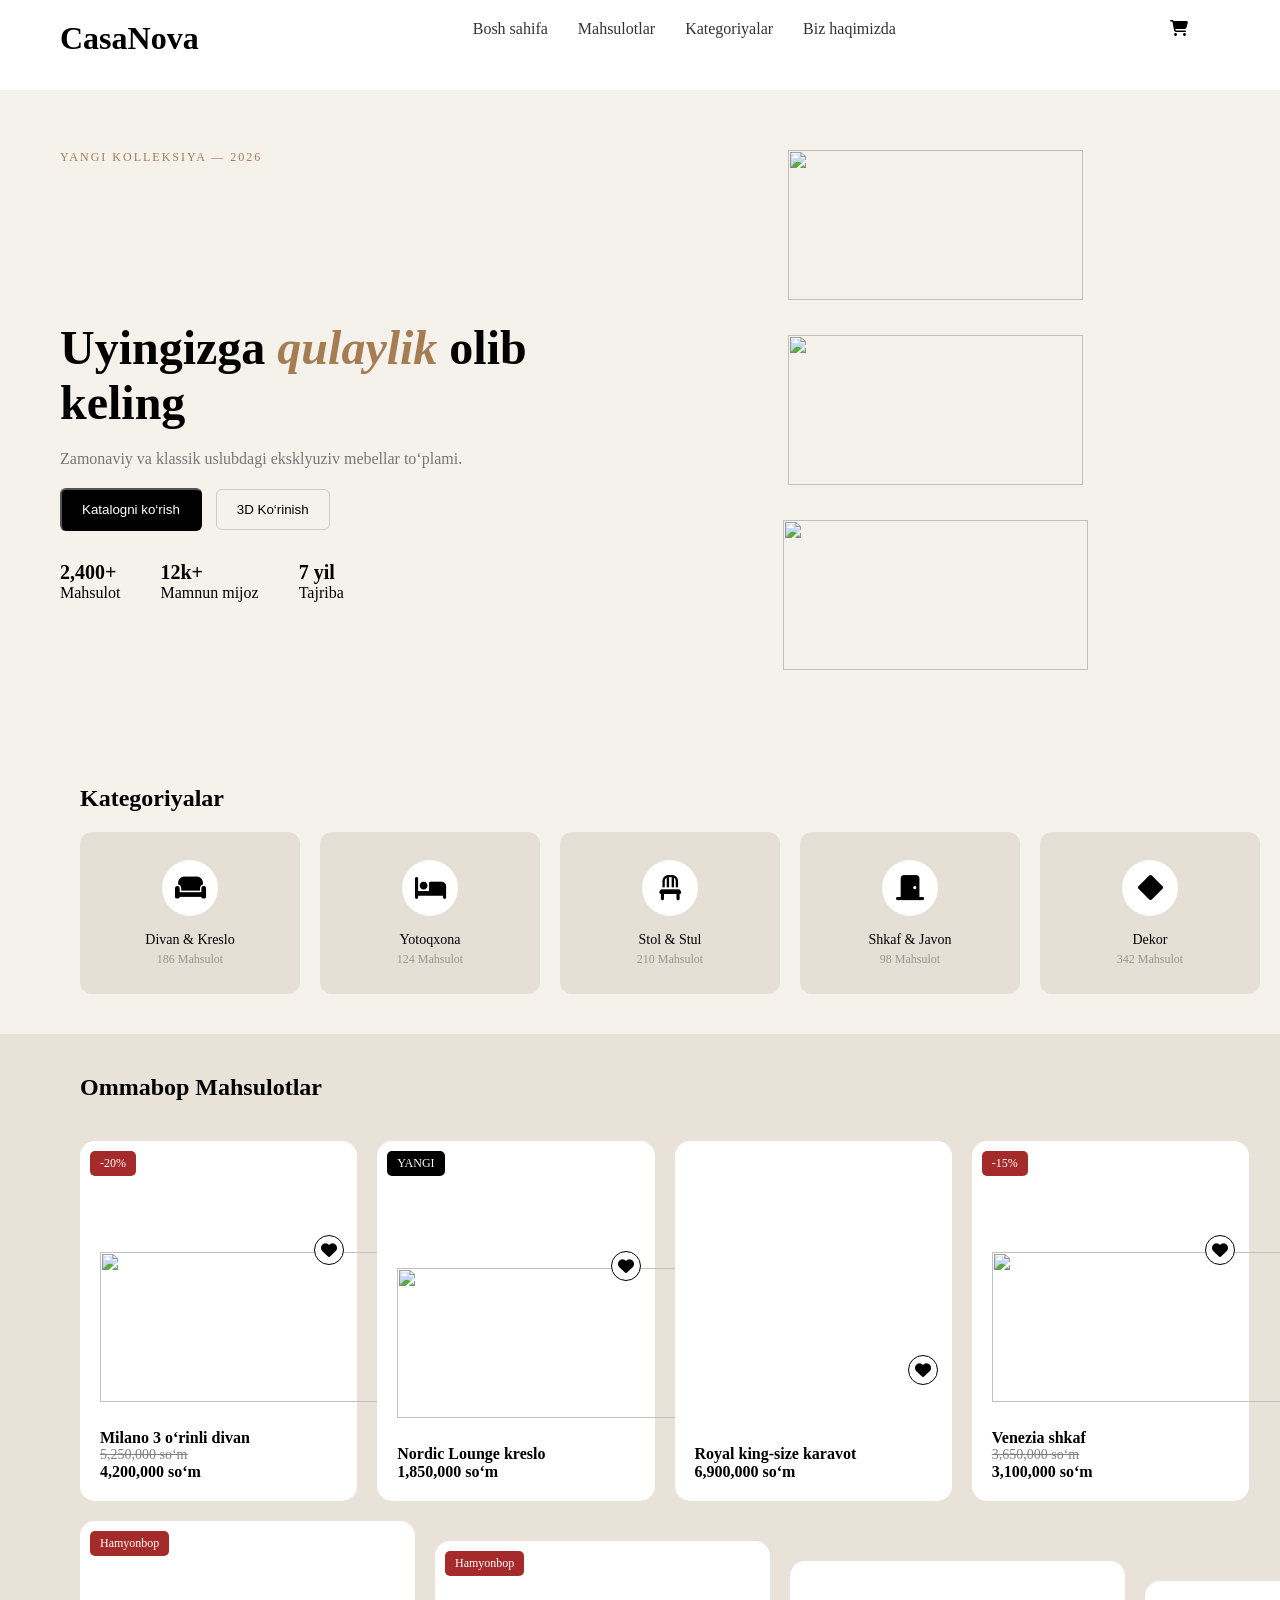
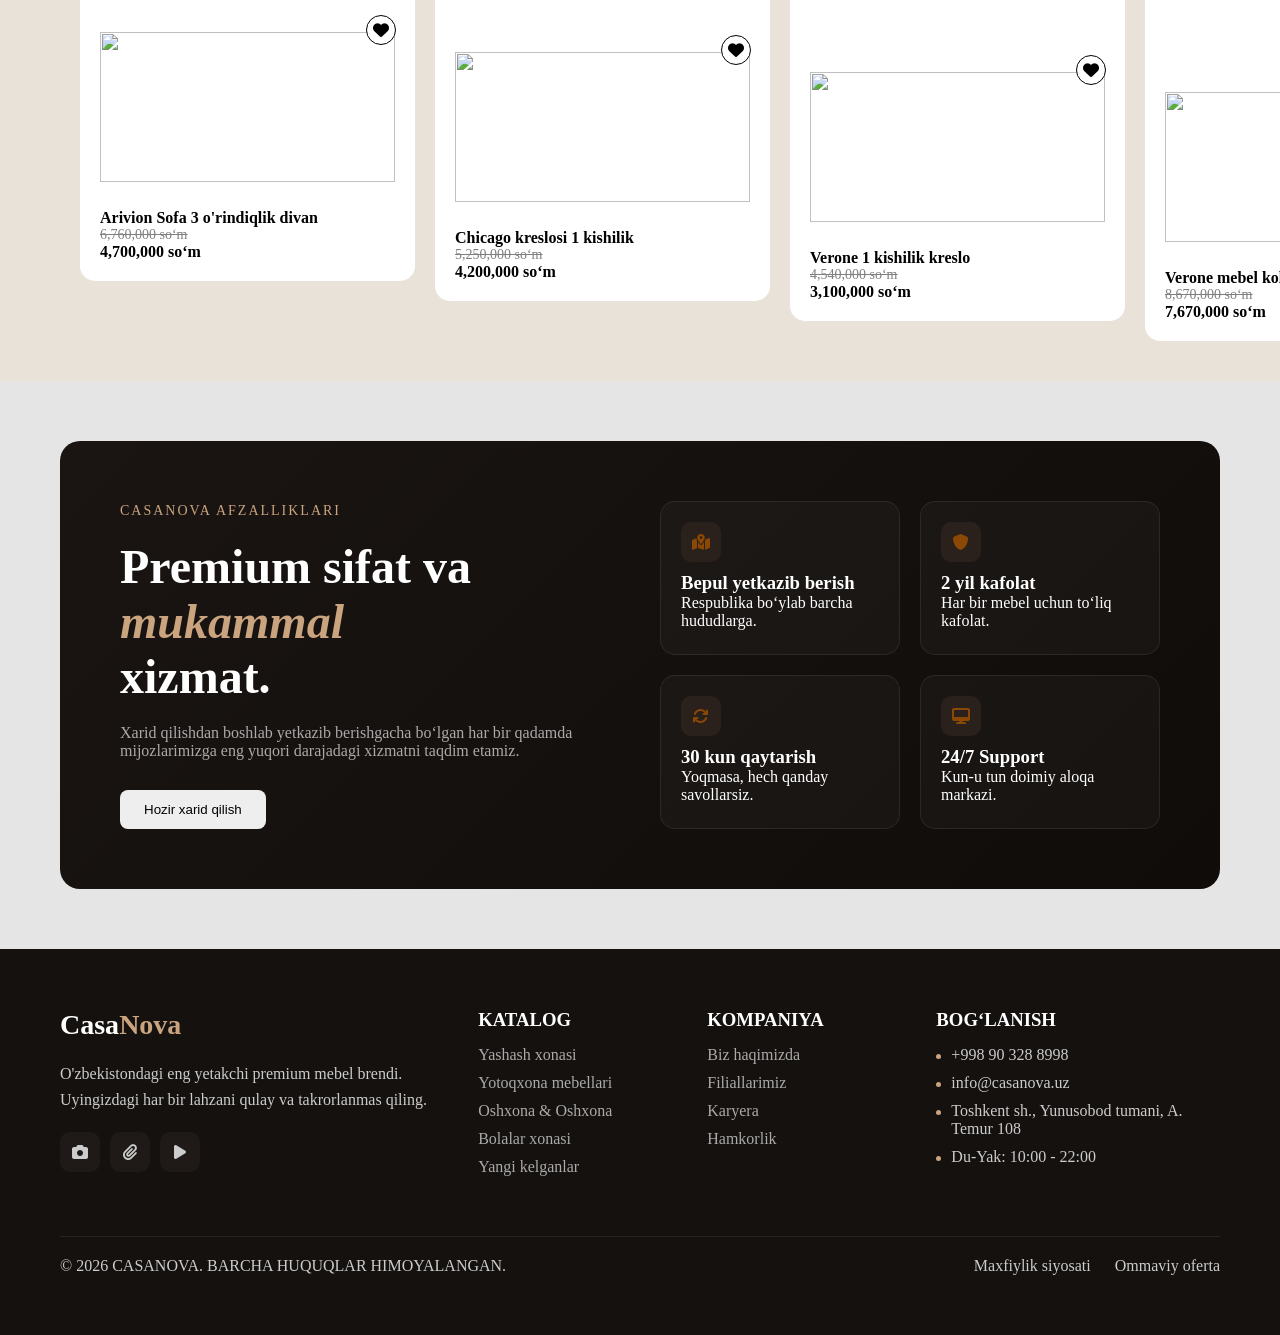
==== index.html @ 43009b01 "cynex" ====
<!DOCTYPE html>
<html lang="uz">

<head>
  <meta charset="UTF-8">
  <title>CasaNova</title>
  <link rel="stylesheet" href="style.css">
  <link rel="preconnect" href="https://fonts.googleapis.com">
  <link rel="preconnect" href="https://fonts.gstatic.com" crossorigin>
  <link href="https://fonts.googleapis.com/css2?family=Poppins:wght@300;400;500;600;700&display=swap" rel="stylesheet">
  <link rel="stylesheet" href="https://cdnjs.cloudflare.com/ajax/libs/font-awesome/6.4.0/css/all.min.css">
  
</head>

<style>
    
  html{
    scroll-behavior: smooth;
  }

</style>

<body>

  <header class="">
    <h1>CasaNova</h1>
    <nav>
      <a href="#hero">Bosh sahifa</a>
      <a href="#products">Mahsulotlar</a>
      <a href="#container">Kategoriyalar</a>
      <a href="#footer">Biz haqimizda</a>
    </nav>
    <div class="cart" style="width: 50px; height: 50px;"><i class="fa-solid fa-cart-shopping"></i></div>
  </header>

  <section class="hero" id="hero">
    <div class="left">
      <p class="small">YANGI KOLLEKSIYA — 2026</p>
      <h2>Uyingizga <span>qulaylik </span>olib keling</h2>
      <p class="desc">
        Zamonaviy va klassik uslubdagi eksklyuziv mebellar to‘plami.
      </p>

      <div class="buttons">
        <button class="dark">Katalogni ko‘rish</button>
        <button class="light">3D Ko‘rinish</button>
      </div>

      <div class="stats">
        <div>
          <h3>2,400+</h3>
          <p>Mahsulot</p>
        </div>
        <div>
          <h3>12k+</h3>
          <p>Mamnun mijoz</p>
        </div>
        <div>
          <h3>7 yil</h3>
          <p>Tajriba</p>
        </div>
      </div>
    </div>

    <div class="right">
      <img class="image" style="width: 295px; height: 150px; background:no-repeat center/cover"
        src="https://encrypted-tbn0.gstatic.com/images?" alt="">
      <img class="image" style="width: 295px; height: 150px; background:no-repeat center/cover;"
        src="https://avatars.mds.yandex.net/i?id=04e31cd0e3f875252bf62556ff0388684a6eff86-5518476-images-thumbs&n=13"
        alt="">
      <img class="image" style="width: 305px; height: 150px; background: no-repeat center/cover;"
        src="https://img.freepik.com/free-photo/minimalist-interior-with-small-table-two-chairs_23-2151986799.jpg?semt=ais_hybrid&w=740&q=80"
        alt="">
    </div>
  </section>

  <section class="container" id="container">
    <h2>Kategoriyalar</h2>

    <div class="cards">


      <div class="card">
        <div class="circle"><i class="fa-solid vercel fa-couch"></i></div>
        <p class="card-text1">Divan & Kreslo</p>
        <p class="card-text2">186 Mahsulot</p>
      </div>

      <div class="card">
        <div class="circle"><i class="fa-solid vercel fa-bed"></i></div>
        <p class="card-text1">Yotoqxona</p>
        <p class="card-text2">124 Mahsulot</p>
      </div>

      <div class="card">
        <div class="circle"><i class="fa-solid vercel fa-chair"></i></div>
        <p class="card-text1">Stol & Stul</p>
        <p class="card-text2">210 Mahsulot</p>
      </div>

      <div class="card">
        <div class="circle"><i class="fa-solid vercel fa-door-closed"></i></div>
        <p class="card-text1">Shkaf & Javon</p>
        <p class="card-text2">98 Mahsulot</p>
      </div>
      
      <div class="card">
        <div class="circle"><i class="fa-solid vercel fa-diamond"></i></div>
        <p class="card-text1">Dekor</p>
        <p class="card-text2">342 Mahsulot</p>
      </div>

    </div>
  </section>

  <section class="products" id="products">
    <h2>Ommabop Mahsulotlar</h2>

    <div class="product-grid">
      <div class="product-card">
        <div class="likee">
          <input class="checker" type="checkbox">
          <i class="fa-solid fa-heart"></i>
        </div>
        <span class="badge">-20%</span>
        <div class="image"><img src="https://images.prom.ua/5954182421_divan-v-stile.jpg"
            style="width: 295px; height: 150px; background:no-repeat center/cover;" alt=""></div>
        <h4>Milano 3 o‘rinli divan</h4>
        <p class=" old">5,250,000 so‘m</p>
        <p class="price">4,200,000 so‘m</p>
      </div>

      <div class="product-card">
        <div class="likee">
          <input class="checker" type="checkbox">
          <i class="fa-solid fa-heart"></i>
        </div>
        <span class="badge new">YANGI</span>
        <div class="image"><img src="https://neva-fort.ru/static/userfiles/images/36418/ronda_thumb5_store_gal_big.jpeg"
            style="width: 295px; height: 150px; background:no-repeat center/cover;" alt=""></div>
        <h4>Nordic Lounge kreslo</h4>
        <p class=" price">1,850,000 so‘m</p>
      </div>

      <div class="product-card">
        <div class="likee">
          <input class="checker" type="checkbox">
          <i class="fa-solid fa-heart"></i>
        </div>
        <div class="image"><img
            src="https://encrypted-tbn0.gstatic.com/shopping?q=tbn:ANd9GcQMYSi8Wm3tMBZ2EzGM1IRn1g-DVYIPCZSuypTTMfMP20WSDPboSh5Er4WOaHI3S0fU3EdzJu1HIbpAGynuw43tSfr2FfFJo63l7nY0zDnZzMMmWbPVr4jRP7N2KgMpvvQOWCyUuA&usqp=CAc"
            alt=""></div>
        <h4>Royal king-size karavot</h4>
        <p class="price">6,900,000 so‘m</p>
      </div>

      <div class="product-card">
        <div class="likee">
          <input class="checker" type="checkbox">
          <i class="fa-solid fa-heart"></i>
        </div>
        <span class="badge">-15%</span>
        <div class="image"><img
            src="https://promet.uz/optimizer/optimize?size=600&format=webp&src=https://xn----7sbenacbbl2bhik1tlb.xn--p1ai/upload/iblock/648/npzsr75sjwz0con0qu8l6bnhrx527g4d/img-shkaf-dlya-odezhdy-tm-12-80.webp"
            style="width: 295px; height: 150px; background:no-repeat center/cover;" alt=""></div>
        <h4>Venezia shkaf</h4>
        <p class=" old">3,650,000 so‘m</p>
        <p class="price">3,100,000 so‘m</p>
      </div>
    </div>
    <div class="product-grid">
      <div class="product-card">
        <div class="likee">
          <input class="checker" type="checkbox">
          <i class="fa-solid fa-heart"></i>
        </div>
        <span class="badge">Hamyonbop</span>
        <div class="image"><img
            src="https://encrypted-tbn0.gstatic.com/images?q=tbn:ANd9GcT6jT0rRV6PJOld8Wh_AccH92PC3MQV8tA_9Q&s"
            style="width: 295px; height: 150px; background:no-repeat center/cover" alt=""></div>
        <h4>Arivion Sofa 3 o'rindiqlik divan</h4>
        <p class=" old">6,760,000 so‘m</p>
        <p class="price">4,700,000 so‘m</p>
      </div>
      <div class="product-grid">
        <div class="product-card">
          <div class="likee">
            <input class="checker" type="checkbox">
            <i class="fa-solid fa-heart"></i>
          </div>
          <span class="badge">Hamyonbop</span>
          <div class="image"><img
              src="https://encrypted-tbn0.gstatic.com/images?q=tbn:ANd9GcTTunsbJUwQj9SnOa1bA2KG50fMKpKGs6ZDDkaEK_wxeA&s"
              style="width: 295px; height: 150px; background:no-repeat center/cover" alt=""></div>
          <h4>Chicago kreslosi 1 kishilik</h4>
          <p class=" old">5,250,000 so‘m</p>
          <p class="price">4,200,000 so‘m</p>
        </div>
        <div class="product-grid">
          <div class="product-card">
            <div class="likee">
              <input class="checker" type="checkbox">
              <i class="fa-solid fa-heart"></i>
            </div>
            <div class="image"><img
                src="https://encrypted-tbn0.gstatic.com/images?q=tbn:ANd9GcQ_m8nxhug__OblrxiNpDPnt6cxGwwoomCerw&s"
                style="width: 295px; height: 150px; background:no-repeat center/cover" alt=""></div>
            <h4>Verone 1 kishilik kreslo</h4>
            <p class=" old">4,540,000 so‘m</p>
            <p class="price">3,100,000 so‘m</p>
          </div>
          <div class="product-grid">
            <div class="product-card">
              <div class="likee">
                <input class="checker" type="checkbox">
                <i class="fa-solid fa-heart"></i>
              </div>
              <div class="image"><img
                  src="https://encrypted-tbn0.gstatic.com/images?q=tbn:ANd9GcSqOnXVeF8iI89wgzBDeco5HdZxzQU5hjcluA&s"
                  style="width: 295px; height: 150px; background:no-repeat center/cover;" alt=""></div>
              <h4>Verone mebel kolleksiyasi</h4>
              <p class=" old">8,670,000 so‘m</p>
              <p class="price">7,670,000 so‘m</p>
            </div>
  </section>

  <div class="premium-section">
    <div class="premium-container">

      <div class="premium-text">
        <span class="premium-label">CASANOVA AFZALLIKLARI</span>

        <h1 class="premium-title">
          Premium sifat va <span>mukammal</span><br>
          xizmat.
        </h1>

        <p class="premium-desc">
          Xarid qilishdan boshlab yetkazib berishgacha bo‘lgan har bir
          qadamda mijozlarimizga eng yuqori darajadagi xizmatni taqdim etamiz.
        </p>

        <button class="premium-btn">Hozir xarid qilish</button>
      </div>

      <div class="premium-cards">

        <div class="premium-card">
          <div class="card-icon"><i class="fa-solid icons fa-map-location-dot"></i></div>
          <h3>Bepul yetkazib berish</h3>
          <p>Respublika bo‘ylab barcha hududlarga.</p>
        </div>

        <div class="premium-card">
          <div class="card-icon"><i class="fa-solid icons fa-shield"></i></div>
          <h3>2 yil kafolat</h3>
          <p>Har bir mebel uchun to‘liq kafolat.</p>
        </div>

        <div class="premium-card">
          <div class="card-icon"><i class="fa-solid icons fa-arrows-rotate"></i></div>
          <h3>30 kun qaytarish</h3>
          <p>Yoqmasa, hech qanday savollarsiz.</p>
        </div>

        <div class="premium-card">
          <div class="card-icon"><i class="fa-solid icons fa-desktop"></i></div>
          <h3>24/7 Support</h3>
          <p>Kun-u tun doimiy aloqa markazi.</p>
        </div>

      </div>

    </div>
  </div>

  <div class="footer" id="footer">
    <div class="footer-container">

      <div class="footer-about">
        <h2 class="footer-logo">Casa<span>Nova</span></h2>
        <p class="footer-text">
          O'zbekistondagi eng yetakchi premium mebel brendi.
          Uyingizdagi har bir lahzani qulay va takrorlanmas qiling.
        </p>

        <div class="footer-socials">
          <div class="footer-icon"><i class="fa-solid fa-camera"></i></div>
          <div class="footer-icon"><i class="fa-solid fa-paperclip"></i></div>
          <div class="footer-icon"><i class="fa-solid fa-play"></i></div>
        </div>
      </div>

      <div class="footer-links">
        <h3>KATALOG</h3>
        <a href="#">Yashash xonasi</a>
        <a href="#">Yotoqxona mebellari</a>
        <a href="#">Oshxona & Oshxona</a>
        <a href="#">Bolalar xonasi</a>
        <a href="#">Yangi kelganlar</a>
      </div>

      <div class="footer-links">
        <h3>KOMPANIYA</h3>
        <a href="#">Biz haqimizda</a>
        <a href="#">Filiallarimiz</a>
        <a href="#">Karyera</a>
        <a href="#">Hamkorlik</a>
      </div>

      <div class="footer-contact">
        <h3>BOG‘LANISH</h3>
        <p>+998 90 328 8998</p>
        <p>info@casanova.uz</p>
        <p>Toshkent sh., Yunusobod tumani, A. Temur 108</p>
        <p>Du-Yak: 10:00 - 22:00</p>
      </div>

    </div>

    <div class="footer-bottom">
      <p>© 2026 CASANOVA. BARCHA HUQUQLAR HIMOYALANGAN.</p>

      <div class="footer-policy">
        <span>Maxfiylik siyosati</span>
        <span>Ommaviy oferta</span>
      </div>
    </div>
  </div>
</body>

</html>
<div class="f"></div>
</body>

</html>
---- style.css ----
* {
  margin: 0;
  padding: 0;
  box-sizing: border-box;
}

body {
  background: #f5f1eb;
}

header {
  display: flex;
  justify-content: space-between;
  padding: 20px 60px;
  background: #fff;
  position: sticky;
  top: 0;
  z-index: 999999;
}
nav{
  display: flex;
  
}
nav a {
  margin: 0 15px;
  text-decoration: none;
  color: #333;

}

.hero {
  display: flex;
  padding: 60px;
}
.small {
  color: #a67c52;
  font-size: 12px;
  letter-spacing: 2px;
}

.left h2 {
  font-size: 48px;
  margin: 20px 0;
}

.left span {
  color: #a67c52;
  font-style: italic;
}

.desc {
  color: #777;
  margin-bottom: 20px;
}

.buttons button {
  padding: 12px 20px;
  margin-right: 10px;
  border-radius: 6px;
  cursor: pointer;
  transition: 0.3s;
}

.dark {
  background: #000;
  color: #fff;
}

.dark:hover {
  transform: scale(1.05);
}

.light {
  border: 1px solid #ccc;
  background: transparent;
}

.light:hover {
  background: #eee;
}

.stats {
  display: flex;
  margin-top: 30px;
}

.stats div {
  margin-right: 40px;
}

.stats h3 {
  font-size: 20px;
}

.right {
  width: 50%;
  display: flex;
  gap: 20px;
  flex-wrap: wrap;
  align-items: center;
  justify-content: center;
}

.card {
  background: #e6dfd5;
  border-radius: 12px;
  display: flex;
  align-items: center;
  justify-content: center;
  font-size: 40px;
  transition: 0.4s;
}

.big {
  grid-column: span 2;
  height: 200px;
}

.small {
  height: 150px;
}

.card:hover {
  transform: translateY(-10px) scale(1.05);
}
body {
    background: #f5f1eb;
}

.container {
    padding: 40px 80px;
}

h2 {
    margin-bottom: 20px;
}
.card{
    width: 220px;
    height: 162px;
    color: black;
    background-color: #F0EBE1;
    padding: 24px;
    border-radius: 20px;
    display: flex;
    flex-direction: column;
    align-items: center;
    justify-content: center;
    
}

.card:hover{
    border: solid 1px;
    background-color: white;
  }

.card:hover .circle{
    background-color: #F0EBE1; 
}

.circle{
    width: 56px;
    height: 56px;
    margin: 0 0 16px;
    background-color: white;
    border-radius: 50%;
}

.card-text1{
    color: black;
    font-size: 14px;
    margin: 0 0 4px;
}

.card-text2{
    color: #9A9590;
    font-size: 12px;
}

.card {
    background: #e9e2d9;
    padding: 20px;
    border-radius: 15px;
    text-align: center;
    flex: 1;
    animation: fadeUp 1s ease forwards;
}

.icon {
    font-size: 30px;
    margin-bottom: 10px;
}

.products {
    padding: 40px 80px;
    background: #e9e2d9;
    display: flex;
    flex-wrap: wrap;-
}

.product-grid {
    display: flex;
    gap: 20px;
    margin-top: 20px;
}

.product-card {
    width: 20%;
    height: 360px;
    display: flex;
    justify-content: end;
    flex-direction: column;
    background: #fff;
    padding: 20px;
    border-radius: 15px;
    flex: 1;
    position: relative;
    animation: fadeUp 1.2s ease forwards;

}

.product-card:hover{
    transform: translateY(scale);
}

.image {
    font-size: 50px;
    text-align: center;
    margin-bottom: 15px;
}

.price {
    font-weight: bold;
}

.old {
    text-decoration: line-through;
    color: gray;
    font-size: 14px;
}

.badge { 
    position: absolute;
    top: 10px;
    left: 10px;
    background: brown;
    color: white;
    padding: 5px 10px;
    border-radius: 5px;
    font-size: 12px;
}

.badge.new {
    background: black;
}

@keyframes fadeUp {
    from {
        opacity: 0;
        transform: translateY(20px);
    }
    to {
        opacity: 1;
        transform: translateY(0);
    }
}

@keyframes slideLeft {
  from {
    transform: translateX(-100px);
    opacity: 0;
  }
  to {
    transform: translateX(0);
    opacity: 1;
  }
}

@keyframes fadeUp {
  from {
    transform: translateY(50px);
    opacity: 0;
  }
  to {
    transform: translateY(0);
    opacity: 1;
  }
}
.card{
  background: #e6dfd5;
  border-radius: 12px;
  display: flex;
  align-items: center;
  justify-content: center;
  font-size: 40px;
  transition: 0.4s;
}

.card-small{
  height: 150px;
  width: 295px;
}
.casanova-section {
  padding: 40px;
  display: flex;
  justify-content: center;
}

.casanova-container {
  width: 100%;
  max-width: 1200px;
  background: #14110f;
  border-radius: 20px;
  padding: 60px;
  display: flex;
  gap: 50px;
  color: #fff;
}

.casanova-left {
  width: 50%;
}

.casanova-subtitle {
  color: #c58b5b;
  letter-spacing: 2px;
  margin-bottom: 20px;
  font-size: 13px;
}

.casanova-left h1 {
  font-size: 48px;
  margin-bottom: 20px;
}

.casanova-left h1 span {
  color: #c58b5b;
  font-style: italic;
}

.casanova-desc {
  color: #aaa;
  margin-bottom: 30px;
}

.casanova-btn {
  background: #fff;
  color: #000;
  border: none;
  padding: 14px 28px;
  border-radius: 8px;
  cursor: pointer;
}

.casanova-right {
  width: 50%;
  display: grid;
  grid-template-columns: repeat(2, 1fr);
  gap: 20px;
}

.casanova-card {
  background: #1c1815;
  padding: 25px;
  border-radius: 15px;
  border: 1px solid #2a2522;
}

.casanova-icon {
  width: 45px;
  height: 45px;
  background: #2a2522;
  display: flex;
  align-items: center;
  justify-content: center;
  border-radius: 10px;
  margin-bottom: 15px;
  color: #c58b5b;
}

@media(max-width: 900px) {
  .casanova-container {
    flex-direction: column;
    padding: 30px;
  }

  .casanova-left,
  .casanova-right {
    width: 100%;
  }

  .casanova-right {
    grid-template-columns: 1fr;
  }
}
.casanova-left {
  animation: slideLeft 1s ease forwards;
  opacity: 0;
}

@keyframes slideLeft {
  from {
    transform: translateX(-50px);
    opacity: 0;
  }
  to {
    transform: translateX(0);
    opacity: 1;
  }
}

.casanova-card {
  opacity: 0;
  transform: translateY(30px);
  animation: fadeUp 0.8s ease forwards;
}

/* delay (ketma-ket chiqishi uchun) */
.casanova-card:nth-child(1) { animation-delay: 0.2s; }
.casanova-card:nth-child(2) { animation-delay: 0.4s; }
.casanova-card:nth-child(3) { animation-delay: 0.6s; }
.casanova-card:nth-child(4) { animation-delay: 0.8s; }

@keyframes fadeUp {
  to {
    opacity: 1;
    transform: translateY(0);
  }
}

.casanova-btn {
  transition: all 0.3s ease;
}

.casanova-btn:hover {
  transform: scale(1.05);
  box-shadow: 0 10px 25px rgba(197,139,91,0.4);
}

.casanova-card {
  transition: all 0.3s ease;
}

.casanova-card:hover {
  transform: translateY(-8px) scale(1.02);
  border-color: #c58b5b;
  box-shadow: 0 10px 30px rgba(197,139,91,0.2);
}

.casanova-icon {
  transition: 0.3s;
}

.casanova-card:hover .casanova-icon {
  transform: rotate(10deg) scale(1.1);
}

.cards{
  display: flex;
}
.premium-section {
  padding: 60px;
  background: #e5e5e5;
}

.premium-container {
  background: linear-gradient(135deg, #1a1512, #0f0c0a);
  border-radius: 20px;
  padding: 60px;
  display: flex;
  justify-content: space-between;
  gap: 40px;
  color: white;
}

.premium-text {
  max-width: 500px;
  animation: fadeLeft 1s ease;
}

.premium-label {
  color: #caa47e;
  font-size: 14px;
  letter-spacing: 2px;
}

.premium-title {
  font-size: 48px;
  margin: 20px 0;
}

.premium-title span {
  color: #caa47e;
  font-style: italic;
}

.premium-desc {
  color: #aaa;
  margin-bottom: 30px;
}

.premium-btn {
  padding: 12px 24px;
  border-radius: 8px;
  border: none;
  background: #eee;
  cursor: pointer;
}

.premium-btn:hover {
  background: #caa47e;
  color: white;
}

.premium-cards {
  display: grid;
  grid-template-columns: repeat(2, 1fr);
  gap: 20px;
}

.premium-card {
  padding: 20px;
  border-radius: 15px;
  background: rgba(255,255,255,0.03);
  border: 1px solid rgba(255,255,255,0.08);
  transition: 0.4s;
  animation: fadeUp 1s ease;
  justify-content: center;
  align-items: center;
}

.premium-card:hover {
  transform: translateY(-10px);
  border-color: #caa47e;
}

.card-icon {
  width: 40px;
  height: 40px;
  background: #2a211c;
  border-radius: 10px;
  margin-bottom: 10px;
  display: flex;
  justify-content: center;
  align-items: center;
}

@keyframes fadeLeft {
  from {
    opacity: 0;
    transform: translateX(-50px);
  }
  to {
    opacity: 1;
    transform: translateX(0);
  }
}

@keyframes fadeUp {
  from {
    opacity: 0;
    transform: translateY(40px);
  }
  to {
    opacity: 1;
    transform: translateY(0);
  }
}
.footer {
  background: #14110f;
  color: #ccc;
  padding: 60px;
}

.footer-container {
  display: grid;
  grid-template-columns: 2fr 1fr 1fr 1.5fr;
  gap: 40px;
}

.footer-logo {
  color: white;
  font-size: 28px;
}

.footer-logo span {
  color: #caa47e;
}

.footer-text {
  margin: 20px 0;
  line-height: 1.6;
}

.footer-socials {
  display: flex;
  gap: 10px;
}

.footer-icon {
  width: 40px;
  height: 40px;
  border-radius: 10px;
  background: #1f1a17;
  transition: 0.3s;
  justify-content: center;
  align-items: center;
  display: flex;
}

.footer-icon:hover {
  background: #caa47e;
  transform: translateY(-5px);
}

.footer-links h3,
.footer-contact h3 {
  color: white;
  margin-bottom: 15px;
}

.footer-links a {
  display: block;
  color: #aaa;
  margin-bottom: 10px;
  text-decoration: none;
  transition: 0.3s;
}

.footer-links a:hover {
  color: #caa47e;
  transform: translateX(5px);
}

.footer-contact p {
  margin-bottom: 10px;
  position: relative;
  padding-left: 15px;
}

.footer-contact p::before {
  content: "";
  width: 5px;
  height: 5px;
  background: #caa47e;
  border-radius: 50%;
  position: absolute;
  left: 0;
  top: 8px;
}

.footer-bottom {
  margin-top: 50px;
  padding-top: 20px;
  border-top: 1px solid #2a211c;
  display: flex;
  justify-content: space-between;
  flex-wrap: wrap;
}

.footer-policy span {
  margin-left: 20px;
  cursor: pointer;
  transition: 0.3s;
}

.footer-policy span:hover {
  color: #caa47e;
}

.footer-container > div {
  animation: fadeUp 1s ease;
}

@keyframes fadeUp {
  from {
    opacity: 0;
    transform: translateY(40px);
  }
  to {
    opacity: 1;
    transform: translateY(0);
  }
}
.cards{
    display: grid;
    grid-template-columns: repeat(5, 1fr);
    gap: 20px;
}
.product-card img{
  object-fit: cover;
}

.likee{
  display: flex;
  width: 30px;
  height: 30px;
  border-radius: 50%;
  border: solid 1px black;
  background-color: white;
  position: relative;
  align-items: center;
  justify-content: center;
  top: 4%;
  left: 90%
}
.checker{
  position: absolute;
  width: 100%;
  height: 100%;
  opacity: 0;
}
.checker:checked  ~ i{
  color: rgb(169, 9, 9);
}
.badge{
  width:                                                                                                                                                                                                                ;
}



.badge.new{
  position: absolute;
}
.fake{
   display: flex;
  width: 17px;
  height: 17px;
  border-radius: 50%;
  background-color: red;
  position: relative;
  align-items: center;
  justify-content: center;
  top: -4;
  left: 90%;
font-size: 10px;
}
.icons{
  color: #8b4805;
}
.vercel{
  font-size: 25px;
}
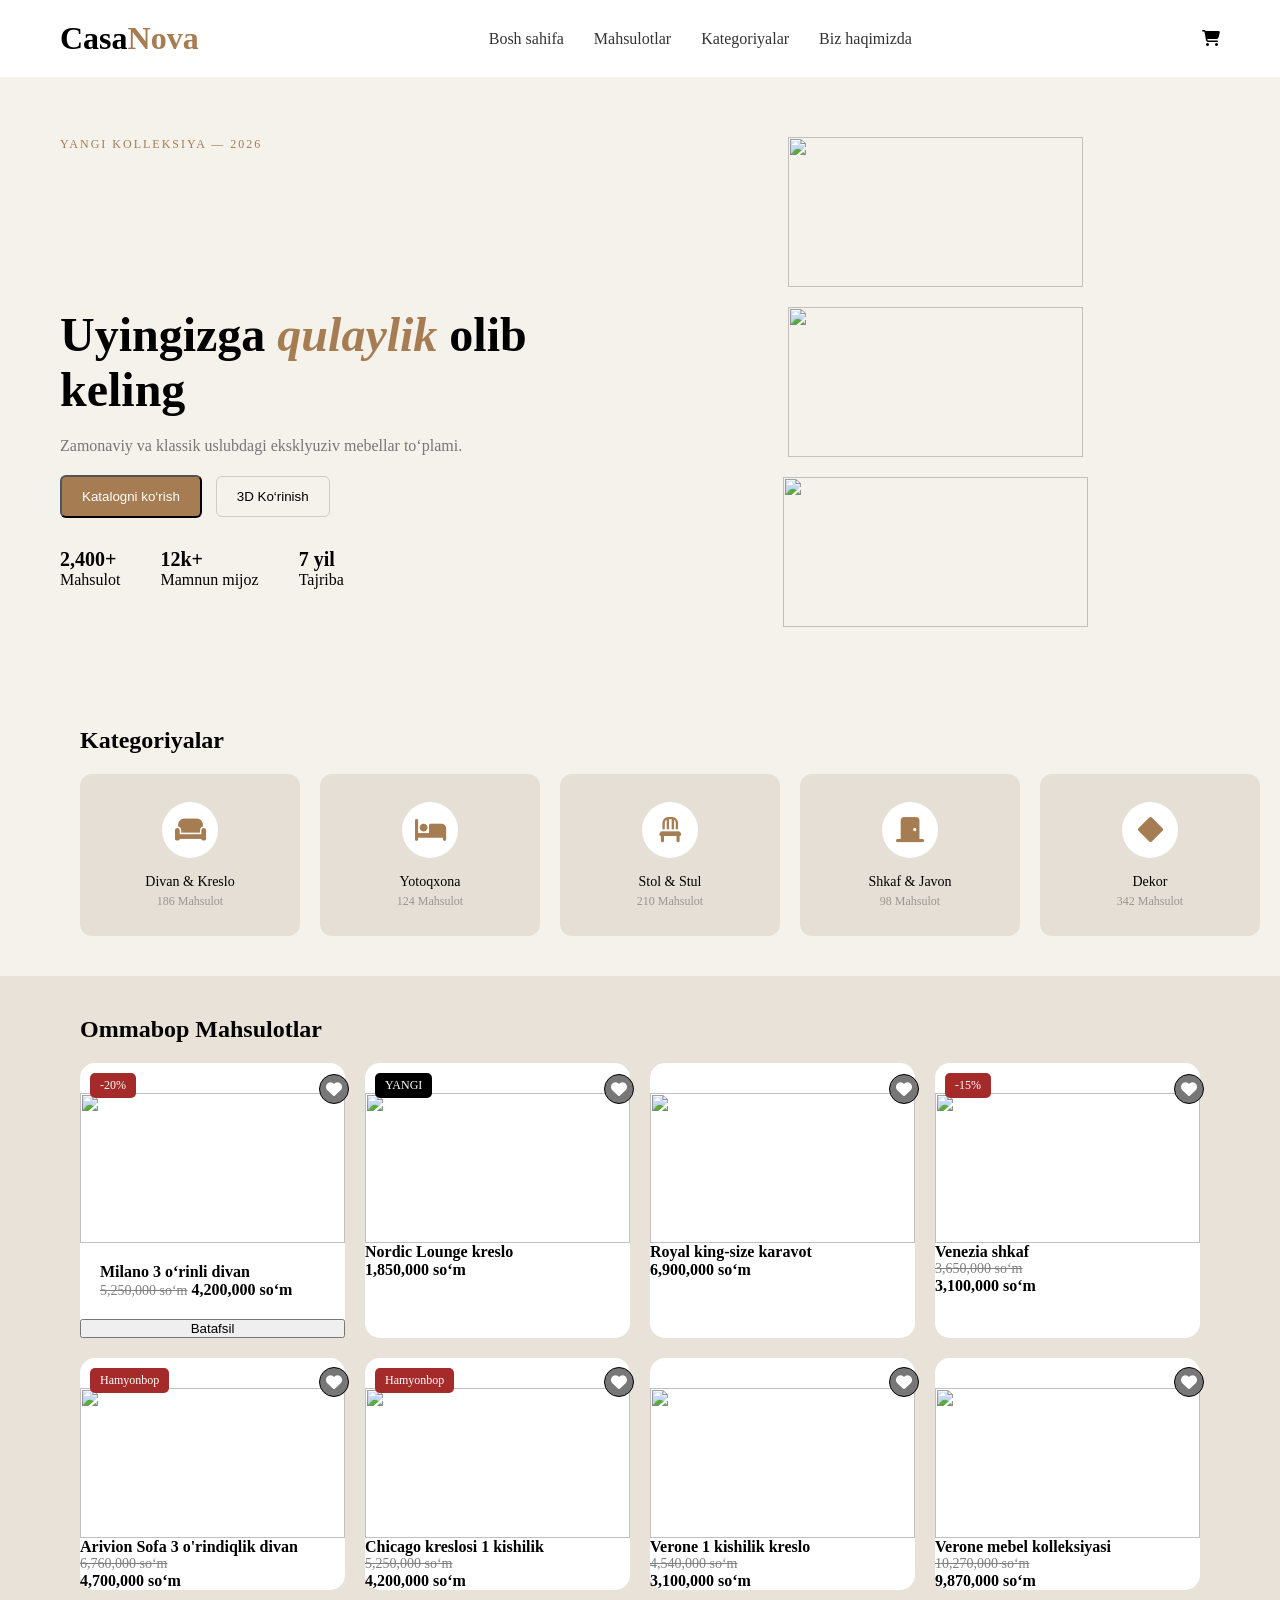
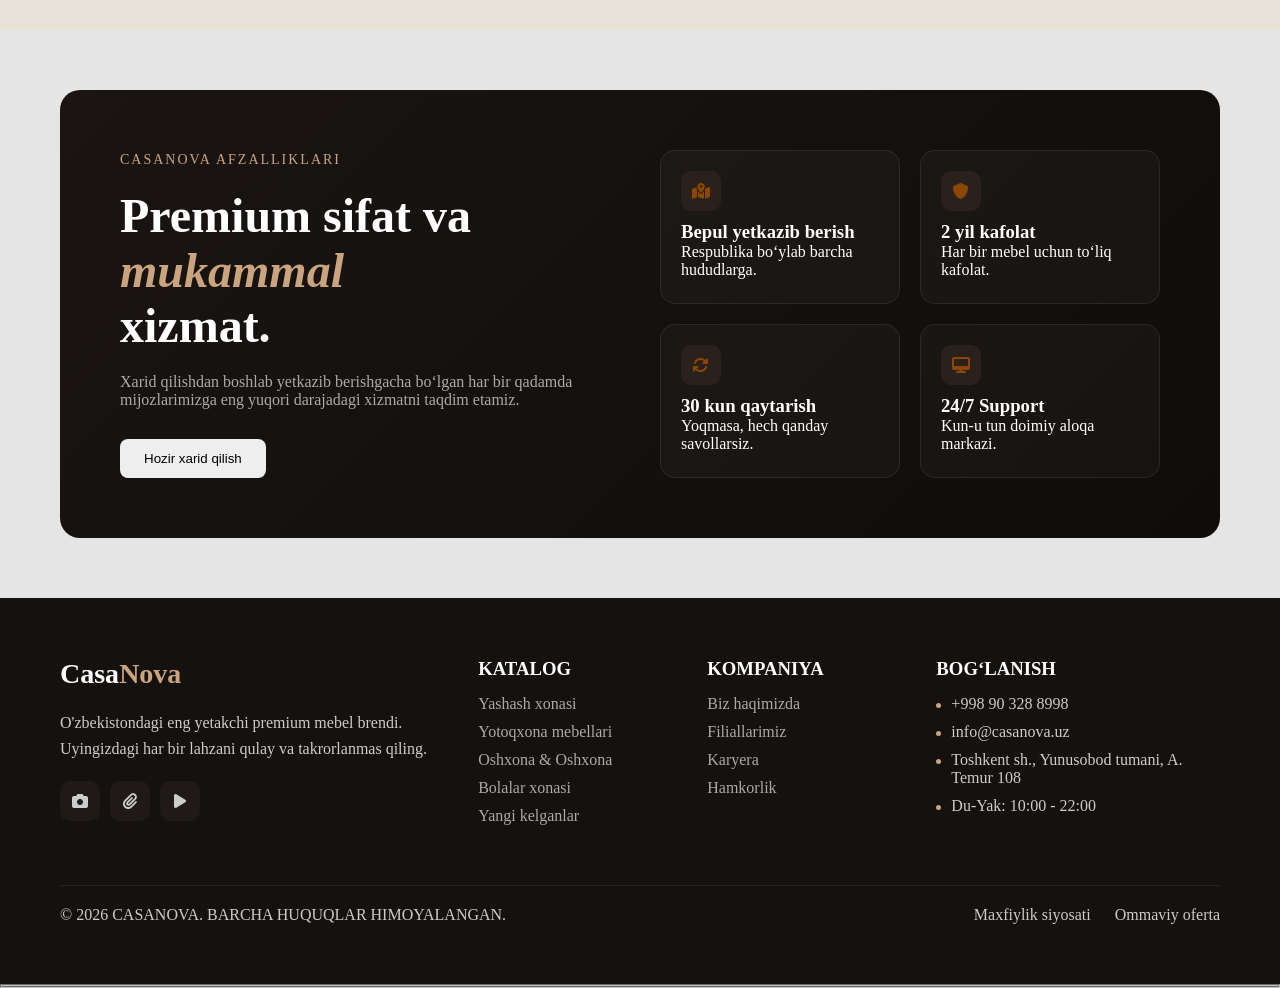
==== commit 2910f3b6: "ee" ====
--- a/index.html
+++ b/index.html
@@ -4,33 +4,33 @@
 <head>
   <meta charset="UTF-8">
   <title>CasaNova</title>
+  <link rel="icon"
+    href="https://chatgpt.com/backend-api/estuary/content?id=file_000000001364722fab5346a5496e4afe&ts=493689&p=fs&cid=1&sig=e83f666a5eedf85837563aae4b7cebc36c4c9810b312720e419faa4018ed144c&v=0">
   <link rel="stylesheet" href="style.css">
   <link rel="preconnect" href="https://fonts.googleapis.com">
   <link rel="preconnect" href="https://fonts.gstatic.com" crossorigin>
   <link href="https://fonts.googleapis.com/css2?family=Poppins:wght@300;400;500;600;700&display=swap" rel="stylesheet">
   <link rel="stylesheet" href="https://cdnjs.cloudflare.com/ajax/libs/font-awesome/6.4.0/css/all.min.css">
-  
+
 </head>
 
 <style>
-    
-  html{
+  html {
     scroll-behavior: smooth;
   }
-
 </style>
 
 <body>
 
-  <header class="">
-    <h1>CasaNova</h1>
+  <header>
+    <h1>Casa<span style="color: #a67c52;">Nova</span></h1>
     <nav>
       <a href="#hero">Bosh sahifa</a>
       <a href="#products">Mahsulotlar</a>
       <a href="#container">Kategoriyalar</a>
       <a href="#footer">Biz haqimizda</a>
     </nav>
-    <div class="cart" style="width: 50px; height: 50px;"><i class="fa-solid fa-cart-shopping"></i></div>
+    <div class="cart"><i class="fa-solid fa-cart-shopping"></i></div>
   </header>
 
   <section class="hero" id="hero">
@@ -64,7 +64,7 @@
 
     <div class="right">
       <img class="image" style="width: 295px; height: 150px; background:no-repeat center/cover"
-        src="https://encrypted-tbn0.gstatic.com/images?" alt="">
+        src="https://avatars.mds.yandex.net/i?id=bfc71e1fd6f91bd5157bd6f2e976a3b601475661-9095279-images-thumbs&n=13" alt="">
       <img class="image" style="width: 295px; height: 150px; background:no-repeat center/cover;"
         src="https://avatars.mds.yandex.net/i?id=04e31cd0e3f875252bf62556ff0388684a6eff86-5518476-images-thumbs&n=13"
         alt="">
@@ -103,7 +103,7 @@
         <p class="card-text1">Shkaf & Javon</p>
         <p class="card-text2">98 Mahsulot</p>
       </div>
-      
+
       <div class="card">
         <div class="circle"><i class="fa-solid vercel fa-diamond"></i></div>
         <p class="card-text1">Dekor</p>
@@ -120,24 +120,29 @@
       <div class="product-card">
         <div class="likee">
           <input class="checker" type="checkbox">
-          <i class="fa-solid fa-heart"></i>
+          <i class="fa-solid lllll fa-heart"></i>
         </div>
         <span class="badge">-20%</span>
-        <div class="image"><img src="https://images.prom.ua/5954182421_divan-v-stile.jpg"
-            style="width: 295px; height: 150px; background:no-repeat center/cover;" alt=""></div>
-        <h4>Milano 3 o‘rinli divan</h4>
-        <p class=" old">5,250,000 so‘m</p>
-        <p class="price">4,200,000 so‘m</p>
-      </div>
-
-      <div class="product-card">
-        <div class="likee">
-          <input class="checker" type="checkbox">
-          <i class="fa-solid fa-heart"></i>
+        <div class="image">
+          <img src="https://simplinteriors.com/wp-content/uploads/2016/12/6-1.jpg" alt="">
+        </div>
+        <div class="card-text">
+          <h4>Milano 3 o‘rinli divan</h4>
+          <p class=" old">5,250,000 so‘m</p>
+          <p class="price">4,200,000 so‘m</p>
+        </div>
+        <button>Batafsil</button>
+      </div>
+
+      <div class="product-card">
+        <div class="likee">
+          <input class="checker" type="checkbox">
+          <i class="fa-solid lllll fa-heart"></i>
         </div>
         <span class="badge new">YANGI</span>
-        <div class="image"><img src="https://neva-fort.ru/static/userfiles/images/36418/ronda_thumb5_store_gal_big.jpeg"
-            style="width: 295px; height: 150px; background:no-repeat center/cover;" alt=""></div>
+        <div class="image">
+          <img src="https://neva-fort.ru/static/userfiles/images/36418/ronda_thumb5_store_gal_big.jpeg" alt="">
+        </div>
         <h4>Nordic Lounge kreslo</h4>
         <p class=" price">1,850,000 so‘m</p>
       </div>
@@ -145,7 +150,7 @@
       <div class="product-card">
         <div class="likee">
           <input class="checker" type="checkbox">
-          <i class="fa-solid fa-heart"></i>
+          <i class="fa-solid lllll fa-heart"></i>
         </div>
         <div class="image"><img
             src="https://encrypted-tbn0.gstatic.com/shopping?q=tbn:ANd9GcQMYSi8Wm3tMBZ2EzGM1IRn1g-DVYIPCZSuypTTMfMP20WSDPboSh5Er4WOaHI3S0fU3EdzJu1HIbpAGynuw43tSfr2FfFJo63l7nY0zDnZzMMmWbPVr4jRP7N2KgMpvvQOWCyUuA&usqp=CAc"
@@ -157,71 +162,68 @@
       <div class="product-card">
         <div class="likee">
           <input class="checker" type="checkbox">
-          <i class="fa-solid fa-heart"></i>
+          <i class="fa-solid lllll fa-heart"></i>
         </div>
         <span class="badge">-15%</span>
         <div class="image"><img
             src="https://promet.uz/optimizer/optimize?size=600&format=webp&src=https://xn----7sbenacbbl2bhik1tlb.xn--p1ai/upload/iblock/648/npzsr75sjwz0con0qu8l6bnhrx527g4d/img-shkaf-dlya-odezhdy-tm-12-80.webp"
-            style="width: 295px; height: 150px; background:no-repeat center/cover;" alt=""></div>
+         alt=""></div>
         <h4>Venezia shkaf</h4>
         <p class=" old">3,650,000 so‘m</p>
         <p class="price">3,100,000 so‘m</p>
       </div>
-    </div>
-    <div class="product-grid">
-      <div class="product-card">
-        <div class="likee">
-          <input class="checker" type="checkbox">
-          <i class="fa-solid fa-heart"></i>
+      <div class="product-card">
+        <div class="likee">
+          <input class="checker" type="checkbox">
+          <i class="fa-solid lllll fa-heart"></i>
         </div>
         <span class="badge">Hamyonbop</span>
         <div class="image"><img
             src="https://encrypted-tbn0.gstatic.com/images?q=tbn:ANd9GcT6jT0rRV6PJOld8Wh_AccH92PC3MQV8tA_9Q&s"
-            style="width: 295px; height: 150px; background:no-repeat center/cover" alt=""></div>
+         alt=""></div>
         <h4>Arivion Sofa 3 o'rindiqlik divan</h4>
         <p class=" old">6,760,000 so‘m</p>
         <p class="price">4,700,000 so‘m</p>
       </div>
-      <div class="product-grid">
-        <div class="product-card">
-          <div class="likee">
-            <input class="checker" type="checkbox">
-            <i class="fa-solid fa-heart"></i>
-          </div>
-          <span class="badge">Hamyonbop</span>
-          <div class="image"><img
-              src="https://encrypted-tbn0.gstatic.com/images?q=tbn:ANd9GcTTunsbJUwQj9SnOa1bA2KG50fMKpKGs6ZDDkaEK_wxeA&s"
-              style="width: 295px; height: 150px; background:no-repeat center/cover" alt=""></div>
-          <h4>Chicago kreslosi 1 kishilik</h4>
-          <p class=" old">5,250,000 so‘m</p>
-          <p class="price">4,200,000 so‘m</p>
-        </div>
-        <div class="product-grid">
-          <div class="product-card">
-            <div class="likee">
-              <input class="checker" type="checkbox">
-              <i class="fa-solid fa-heart"></i>
-            </div>
-            <div class="image"><img
-                src="https://encrypted-tbn0.gstatic.com/images?q=tbn:ANd9GcQ_m8nxhug__OblrxiNpDPnt6cxGwwoomCerw&s"
-                style="width: 295px; height: 150px; background:no-repeat center/cover" alt=""></div>
-            <h4>Verone 1 kishilik kreslo</h4>
-            <p class=" old">4,540,000 so‘m</p>
-            <p class="price">3,100,000 so‘m</p>
-          </div>
-          <div class="product-grid">
-            <div class="product-card">
-              <div class="likee">
-                <input class="checker" type="checkbox">
-                <i class="fa-solid fa-heart"></i>
-              </div>
-              <div class="image"><img
-                  src="https://encrypted-tbn0.gstatic.com/images?q=tbn:ANd9GcSqOnXVeF8iI89wgzBDeco5HdZxzQU5hjcluA&s"
-                  style="width: 295px; height: 150px; background:no-repeat center/cover;" alt=""></div>
-              <h4>Verone mebel kolleksiyasi</h4>
-              <p class=" old">8,670,000 so‘m</p>
-              <p class="price">7,670,000 so‘m</p>
-            </div>
+      <div class="product-card">
+        <div class="likee">
+          <input class="checker" type="checkbox">
+          <i class="fa-solid lllll fa-heart"></i>
+        </div>
+        <span class="badge">Hamyonbop</span>
+        <div class="image"><img
+            src="https://encrypted-tbn0.gstatic.com/images?q=tbn:ANd9GcTTunsbJUwQj9SnOa1bA2KG50fMKpKGs6ZDDkaEK_wxeA&s"
+   alt=""></div>
+        <h4>Chicago kreslosi 1 kishilik</h4>
+        <p class=" old">5,250,000 so‘m</p>
+        <p class="price">4,200,000 so‘m</p>
+      </div>
+      <div class="product-card">
+        <div class="likee">
+          <input class="checker" type="checkbox">
+          <i class="fa-solid lllll fa-heart"></i>
+        </div>
+        <div class="image"><img
+            src="https://encrypted-tbn0.gstatic.com/images?q=tbn:ANd9GcQ_m8nxhug__OblrxiNpDPnt6cxGwwoomCerw&s"
+           alt=""></div>
+        <h4>Verone 1 kishilik kreslo</h4>
+        <p class=" old">4,540,000 so‘m</p>
+        <p class="price">3,100,000 so‘m</p>
+      </div>
+      <div class="product-card">
+        <div class="likee">
+          <input class="checker" type="checkbox">
+          <i class="fa-solid lllll fa-heart"></i>
+        </div>
+        <div class="image"><img
+            src="https://encrypted-tbn0.gstatic.com/images?q=tbn:ANd9GcSqOnXVeF8iI89wgzBDeco5HdZxzQU5hjcluA&s"
+     alt=""></div>
+        <h4>Verone mebel kolleksiyasi</h4>
+        <p class=" old">10,270,000 so‘m</p>
+        <p class="price">9,870,000 so‘m</p>
+      </div>
+    </div>
+
   </section>
 
   <div class="premium-section">
@@ -304,7 +306,7 @@
         <h3>KOMPANIYA</h3>
         <a href="#">Biz haqimizda</a>
         <a href="#">Filiallarimiz</a>
-        <a href="#">Karyera</a>
+        <a href="#">Karyera</a>         
         <a href="#">Hamkorlik</a>
       </div>
 
@@ -333,4 +335,17 @@
 <div class="f"></div>
 </body>
 
-</html>+</html>
+<div>
+  <p>
+    <h1>
+      <fieldset>
+        
+      </fieldset>
+    </h1>
+  </p>
+</div>
+ 
+ 
+ 
+                           
--- a/style.css
+++ b/style.css
@@ -12,15 +12,19 @@
   display: flex;
   justify-content: space-between;
   padding: 20px 60px;
-  background: #fff;
+  backdrop-filter: blur 30px;
+  background: #fff ;
   position: sticky;
   top: 0;
   z-index: 999999;
-}
-nav{
-  display: flex;
-  
-}
+  align-items: center;
+}
+
+nav {
+  display: flex;
+
+}
+
 nav a {
   margin: 0 15px;
   text-decoration: none;
@@ -32,6 +36,7 @@
   display: flex;
   padding: 60px;
 }
+
 .small {
   color: #a67c52;
   font-size: 12px;
@@ -62,8 +67,9 @@
 }
 
 .dark {
-  background: #000;
+  background: #a67c52;
   color: #fff;
+  transition: 0.8s;
 }
 
 .dark:hover {
@@ -73,6 +79,7 @@
 .light {
   border: 1px solid #ccc;
   background: transparent;
+  transition: 0.6ms;
 }
 
 .light:hover {
@@ -123,152 +130,161 @@
 .card:hover {
   transform: translateY(-10px) scale(1.05);
 }
+
 body {
-    background: #f5f1eb;
+  background: #f5f1eb;
 }
 
 .container {
-    padding: 40px 80px;
+  padding: 40px 80px;
 }
 
 h2 {
-    margin-bottom: 20px;
-}
-.card{
-    width: 220px;
-    height: 162px;
-    color: black;
-    background-color: #F0EBE1;
-    padding: 24px;
-    border-radius: 20px;
-    display: flex;
-    flex-direction: column;
-    align-items: center;
-    justify-content: center;
-    
-}
-
-.card:hover{
-    border: solid 1px;
-    background-color: white;
-  }
-
-.card:hover .circle{
-    background-color: #F0EBE1; 
-}
-
-.circle{
-    width: 56px;
-    height: 56px;
-    margin: 0 0 16px;
-    background-color: white;
-    border-radius: 50%;
-}
-
-.card-text1{
-    color: black;
-    font-size: 14px;
-    margin: 0 0 4px;
-}
-
-.card-text2{
-    color: #9A9590;
-    font-size: 12px;
+  margin-bottom: 20px;
 }
 
 .card {
-    background: #e9e2d9;
-    padding: 20px;
-    border-radius: 15px;
-    text-align: center;
-    flex: 1;
-    animation: fadeUp 1s ease forwards;
+  width: 220px;
+  height: 162px;
+  color: black;
+  background-color: #F0EBE1;
+  padding: 24px;
+  border-radius: 20px;
+  display: flex;
+  flex-direction: column;
+  align-items: center;
+  justify-content: center;
+
+}
+
+.card:hover {
+  border: solid 1px;
+  background-color: white;
+}
+
+.card:hover .circle {
+  background-color: #F0EBE1;
+}
+
+.circle {
+  width: 56px;
+  height: 56px;
+  margin: 0 0 16px;
+  background-color: white;
+  border-radius: 50%;
+}
+
+.card-text1 {
+  color: black;
+  font-size: 14px;
+  margin: 0 0 4px;
+}
+
+.card-text2 {
+  color: #9A9590;
+  font-size: 12px;
+}
+
+.card {
+  background: #e9e2d9;
+  padding: 20px;
+  border-radius: 15px;
+  text-align: center;
+  flex: 1;
+  animation: fadeUp 1s ease forwards;
 }
 
 .icon {
-    font-size: 30px;
-    margin-bottom: 10px;
+  font-size: 30px;
+  margin-bottom: 10px;
 }
 
 .products {
-    padding: 40px 80px;
-    background: #e9e2d9;
-    display: flex;
-    flex-wrap: wrap;-
+  padding: 40px 80px;
+  background: #e9e2d9;
+
 }
 
 .product-grid {
-    display: flex;
-    gap: 20px;
-    margin-top: 20px;
+  display: flex;
+  gap: 20px;
+  margin-top: 20px;
+  flex-wrap: wrap;
 }
 
 .product-card {
-    width: 20%;
-    height: 360px;
-    display: flex;
-    justify-content: end;
-    flex-direction: column;
-    background: #fff;
-    padding: 20px;
-    border-radius: 15px;
-    flex: 1;
-    position: relative;
-    animation: fadeUp 1.2s ease forwards;
-
-}
-
-.product-card:hover{
-    transform: translateY(scale);
-}
-
-.image {
-    font-size: 50px;
-    text-align: center;
-    margin-bottom: 15px;
+  display: flex;
+  flex-direction: column;
+  background: #fff;
+  border-radius: 15px;
+  flex-basis: 20%;
+  flex-grow:1;
+  position: relative;
+  justify-content: start;
+}
+.product-card img{
+  width: 100%;
+  height: 100%;
+}
+.card-text{
+  padding: 20px;
+}
+.product-card:hover {
+  transform: translateY(scale);
 }
 
 .price {
-    font-weight: bold;
+  font-weight: bold;
+  display: inline-block;
 }
 
 .old {
-    text-decoration: line-through;
-    color: gray;
-    font-size: 14px;
-}
-
-.badge { 
-    position: absolute;
-    top: 10px;
-    left: 10px;
-    background: brown;
-    color: white;
-    padding: 5px 10px;
-    border-radius: 5px;
-    font-size: 12px;
+  text-decoration: line-through;
+  color: gray;
+  display: inline-block;
+  font-size: 14px;
+}
+
+.badge {
+  position: absolute;
+  top: 10px;
+  left: 10px;
+  background: brown;
+  color: white;
+  padding: 5px 10px;
+  border-radius: 5px;
+  font-size: 12px;
 }
 
 .badge.new {
-    background: black;
+  background: black;
+}
+.image{
+  width: 100%;
+  height: 150px;
+}
+.image img{
+  width: 100%;
 }
 
 @keyframes fadeUp {
-    from {
-        opacity: 0;
-        transform: translateY(20px);
-    }
-    to {
-        opacity: 1;
-        transform: translateY(0);
-    }
+  from {
+    opacity: 0;
+    transform: translateY(20px);
+  }
+
+  to {
+    opacity: 1;
+    transform: translateY(0);
+  }
 }
 
 @keyframes slideLeft {
   from {
     transform: translateX(-100px);
     opacity: 0;
-  }
+  } 
+
   to {
     transform: translateX(0);
     opacity: 1;
@@ -280,12 +296,14 @@
     transform: translateY(50px);
     opacity: 0;
   }
+
   to {
     transform: translateY(0);
     opacity: 1;
   }
 }
-.card{
+
+.card {
   background: #e6dfd5;
   border-radius: 12px;
   display: flex;
@@ -295,10 +313,11 @@
   transition: 0.4s;
 }
 
-.card-small{
+.card-small {
   height: 150px;
   width: 295px;
 }
+
 .casanova-section {
   padding: 40px;
   display: flex;
@@ -392,6 +411,7 @@
     grid-template-columns: 1fr;
   }
 }
+
 .casanova-left {
   animation: slideLeft 1s ease forwards;
   opacity: 0;
@@ -402,6 +422,7 @@
     transform: translateX(-50px);
     opacity: 0;
   }
+
   to {
     transform: translateX(0);
     opacity: 1;
@@ -415,10 +436,21 @@
 }
 
 /* delay (ketma-ket chiqishi uchun) */
-.casanova-card:nth-child(1) { animation-delay: 0.2s; }
-.casanova-card:nth-child(2) { animation-delay: 0.4s; }
-.casanova-card:nth-child(3) { animation-delay: 0.6s; }
-.casanova-card:nth-child(4) { animation-delay: 0.8s; }
+.casanova-card:nth-child(1) {
+  animation-delay: 0.2s;
+}
+
+.casanova-card:nth-child(2) {
+  animation-delay: 0.4s;
+}
+
+.casanova-card:nth-child(3) {
+  animation-delay: 0.6s;
+}
+
+.casanova-card:nth-child(4) {
+  animation-delay: 0.8s;
+}
 
 @keyframes fadeUp {
   to {
@@ -433,7 +465,7 @@
 
 .casanova-btn:hover {
   transform: scale(1.05);
-  box-shadow: 0 10px 25px rgba(197,139,91,0.4);
+  box-shadow: 0 10px 25px rgba(197, 139, 91, 0.4);
 }
 
 .casanova-card {
@@ -443,7 +475,7 @@
 .casanova-card:hover {
   transform: translateY(-8px) scale(1.02);
   border-color: #c58b5b;
-  box-shadow: 0 10px 30px rgba(197,139,91,0.2);
+  box-shadow: 0 10px 30px rgba(197, 139, 91, 0.2);
 }
 
 .casanova-icon {
@@ -454,9 +486,10 @@
   transform: rotate(10deg) scale(1.1);
 }
 
-.cards{
-  display: flex;
-}
+.cards {
+  display: flex;
+}
+
 .premium-section {
   padding: 60px;
   background: #e5e5e5;
@@ -504,6 +537,7 @@
   border: none;
   background: #eee;
   cursor: pointer;
+  transition: 0.8s;
 }
 
 .premium-btn:hover {
@@ -520,8 +554,8 @@
 .premium-card {
   padding: 20px;
   border-radius: 15px;
-  background: rgba(255,255,255,0.03);
-  border: 1px solid rgba(255,255,255,0.08);
+  background: rgba(255, 255, 255, 0.03);
+  border: 1px solid rgba(255, 255, 255, 0.08);
   transition: 0.4s;
   animation: fadeUp 1s ease;
   justify-content: center;
@@ -549,6 +583,7 @@
     opacity: 0;
     transform: translateX(-50px);
   }
+
   to {
     opacity: 1;
     transform: translateX(0);
@@ -560,11 +595,13 @@
     opacity: 0;
     transform: translateY(40px);
   }
+
   to {
     opacity: 1;
     transform: translateY(0);
   }
 }
+
 .footer {
   background: #14110f;
   color: #ccc;
@@ -667,7 +704,7 @@
   color: #caa47e;
 }
 
-.footer-container > div {
+.footer-container>div {
   animation: fadeUp 1s ease;
 }
 
@@ -676,53 +713,54 @@
     opacity: 0;
     transform: translateY(40px);
   }
+
   to {
     opacity: 1;
     transform: translateY(0);
   }
 }
-.cards{
-    display: grid;
-    grid-template-columns: repeat(5, 1fr);
-    gap: 20px;
-}
-.product-card img{
+
+.cards {
+  display: grid;
+  grid-template-columns: repeat(5, 1fr);
+  gap: 20px;
+}
+
+.product-card img {
   object-fit: cover;
 }
 
-.likee{
+.likee {
   display: flex;
   width: 30px;
   height: 30px;
   border-radius: 50%;
   border: solid 1px black;
-  background-color: white;
+  background-color: #777;
   position: relative;
   align-items: center;
   justify-content: center;
   top: 4%;
-  left: 90%
-}
-.checker{
+  left: 90%;
+  transition: 1s all ease-in;
+
+}
+
+.checker {
   position: absolute;
   width: 100%;
   height: 100%;
   opacity: 0;
 }
-.checker:checked  ~ i{
+
+.checker:checked~i {
   color: rgb(169, 9, 9);
 }
-.badge{
-  width:                                                                                                                                                                                                                ;
-}
-
-
-
-.badge.new{
+.badge.new {
   position: absolute;
 }
-.fake{
-   display: flex;
+.fake {
+  display: flex;
   width: 17px;
   height: 17px;
   border-radius: 50%;
@@ -732,11 +770,18 @@
   justify-content: center;
   top: -4;
   left: 90%;
-font-size: 10px;
-}
-.icons{
+  font-size: 10px;
+}
+
+.icons {
   color: #8b4805;
 }
-.vercel{
+
+.vercel {
   font-size: 25px;
-}
+  color: #a67c52;
+}
+
+.lllll{
+  color: white;
+}
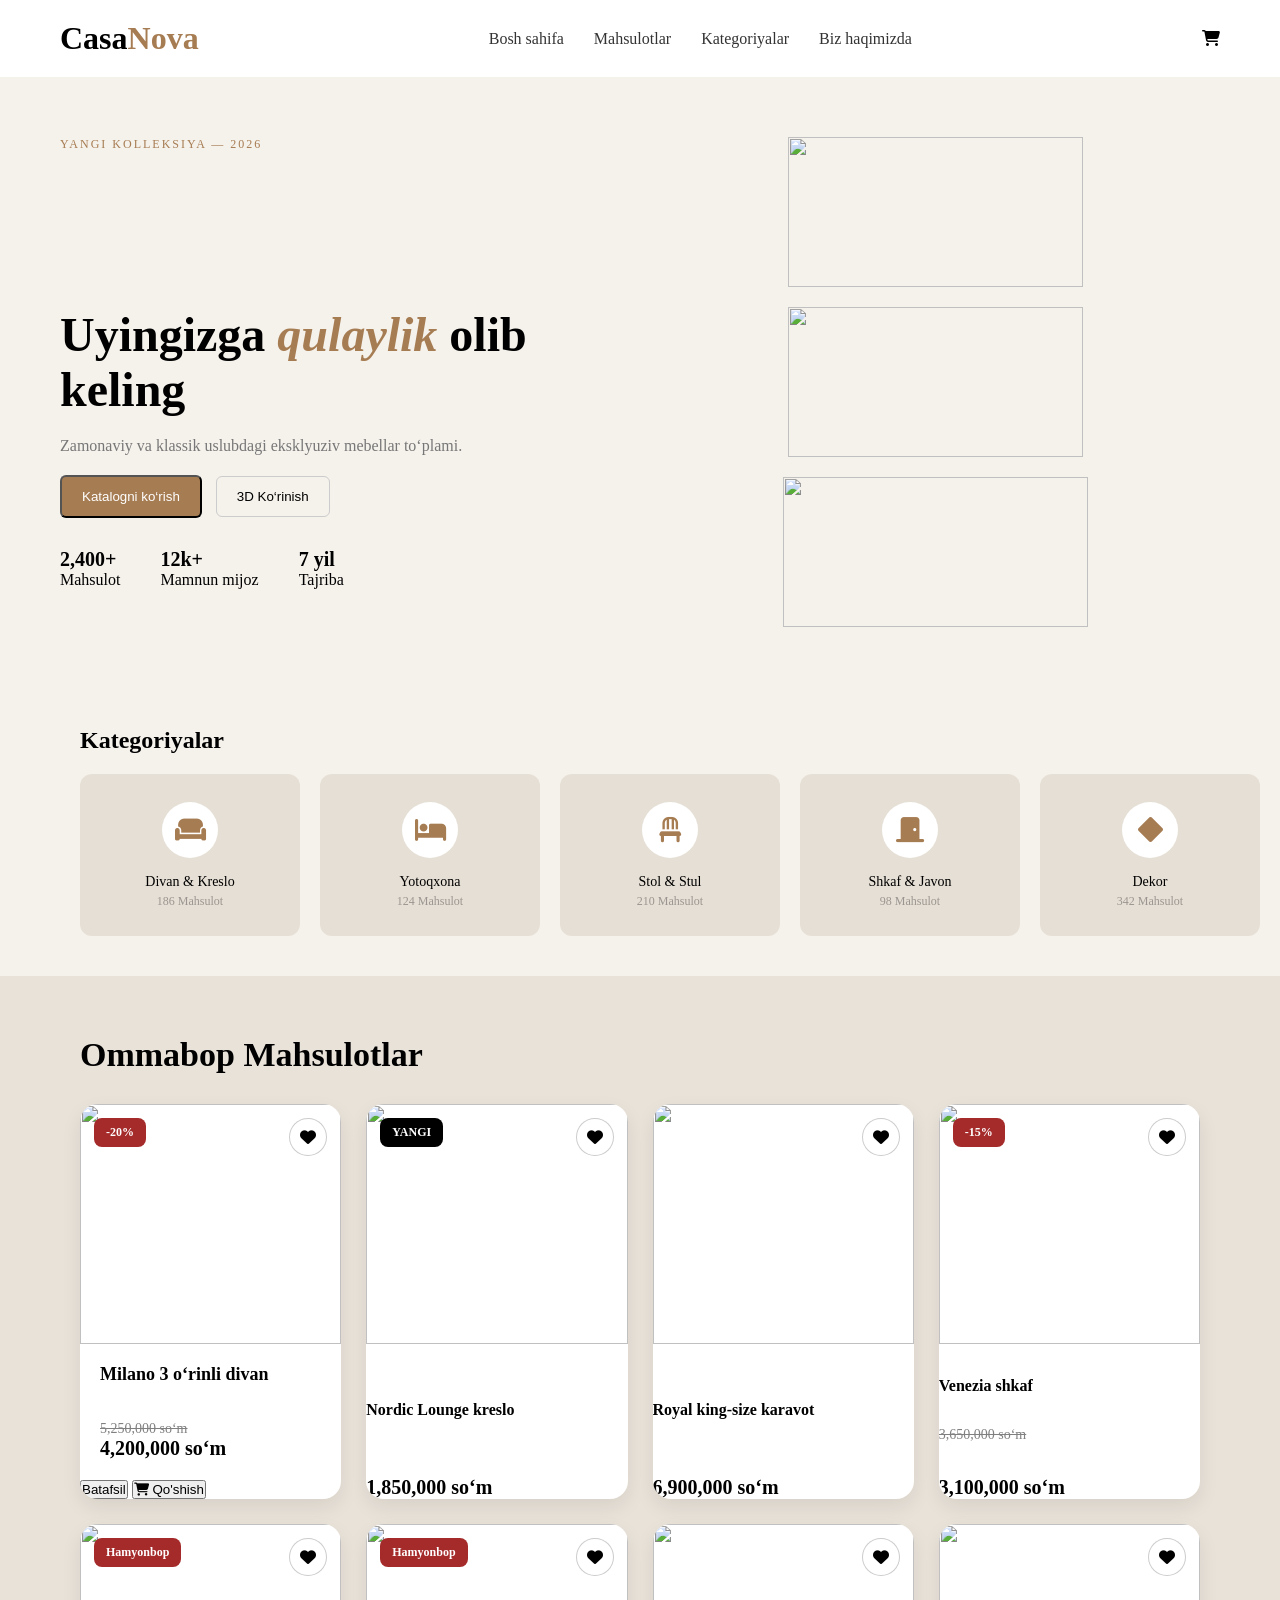
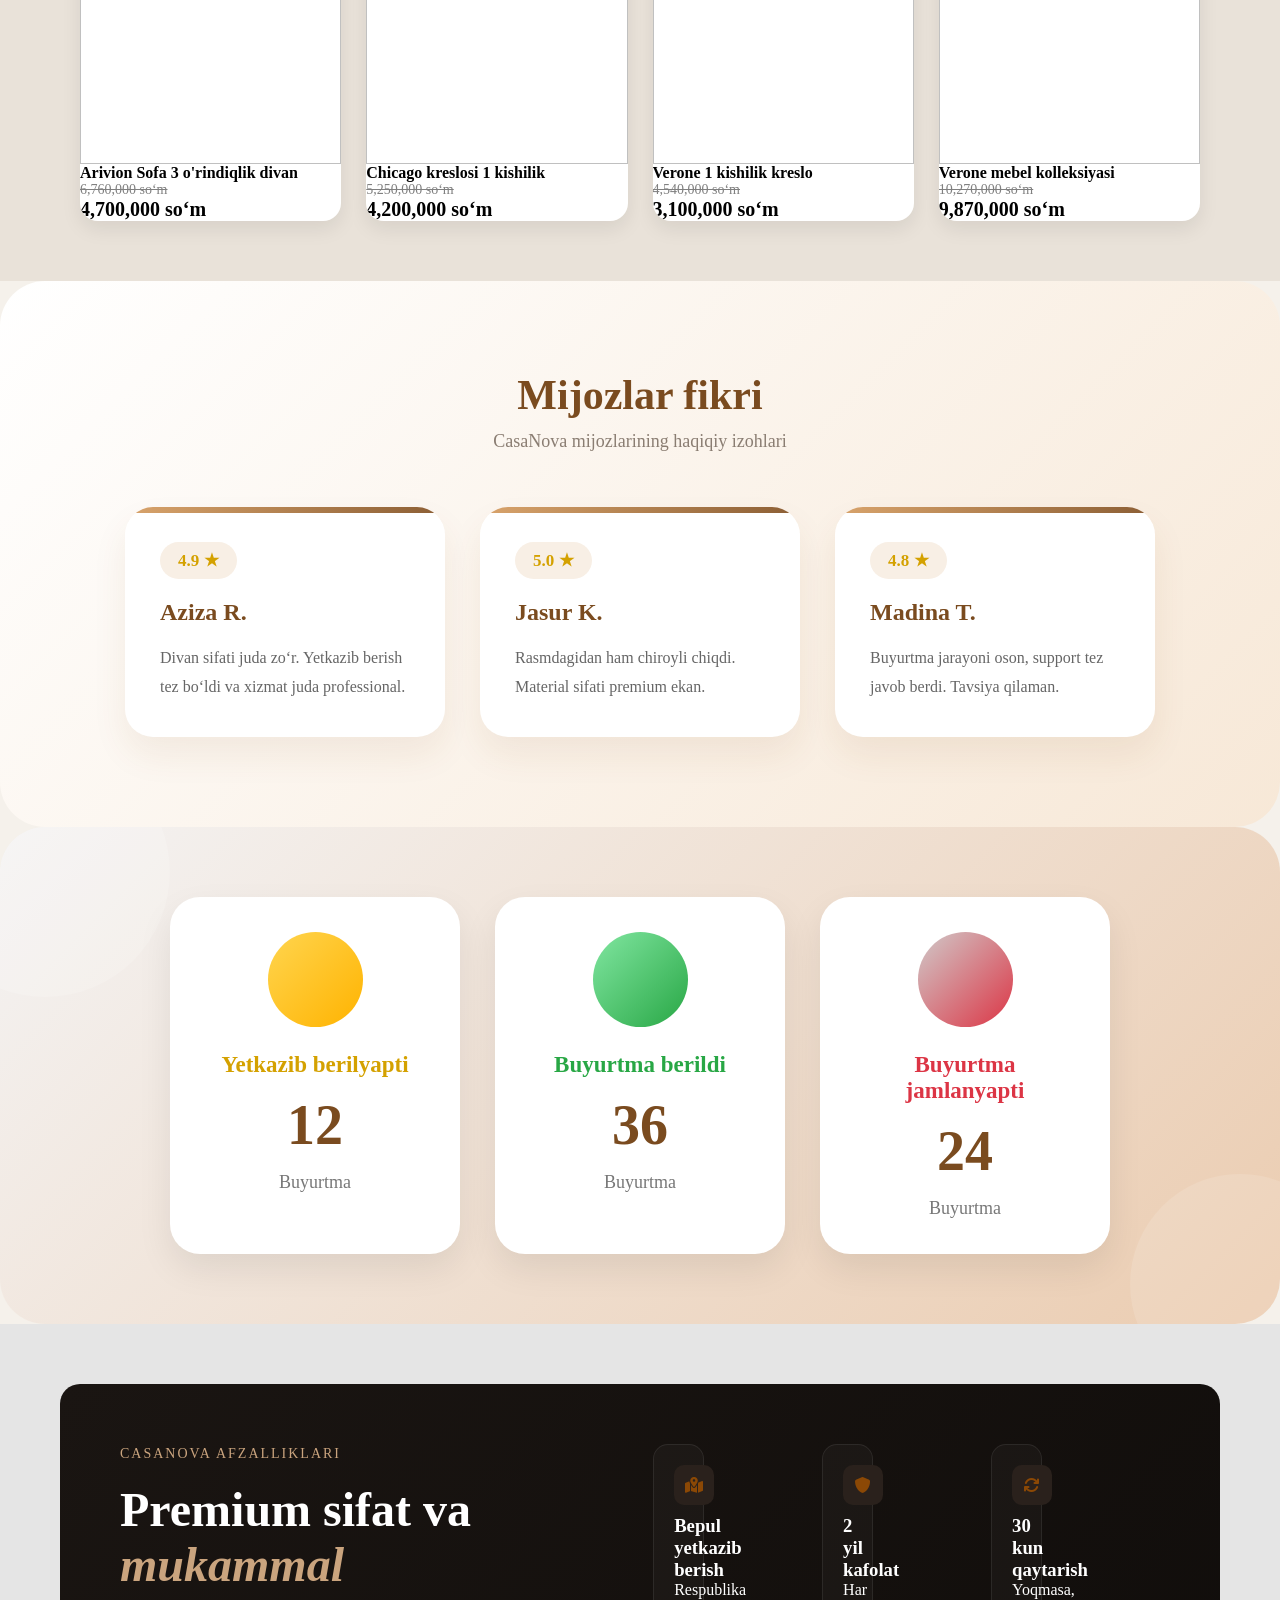
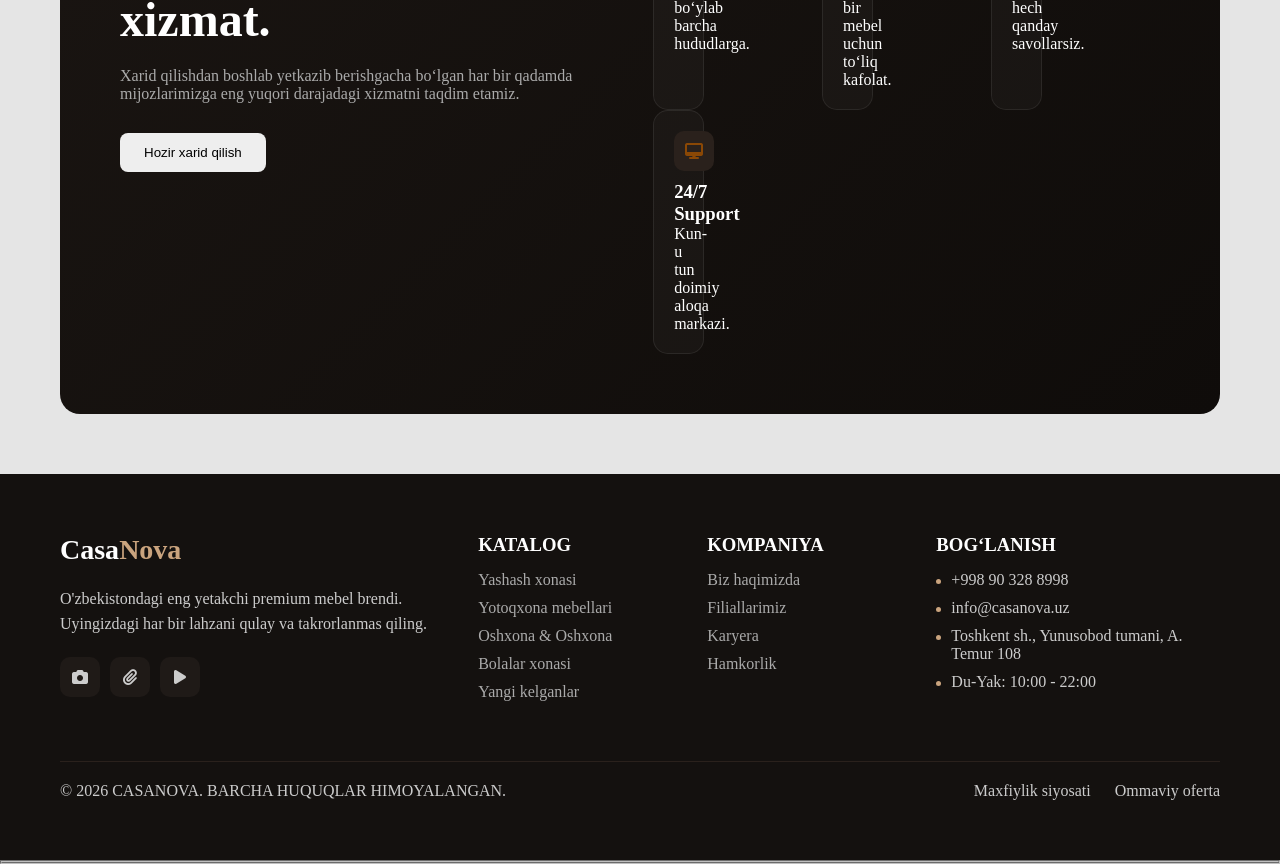
==== commit 5698ace6: "rg3" ====
--- a/index.html
+++ b/index.html
@@ -131,7 +131,10 @@
           <p class=" old">5,250,000 so‘m</p>
           <p class="price">4,200,000 so‘m</p>
         </div>
-        <button>Batafsil</button>
+        <div clasz>
+          <button>Batafsil</button>
+          <button><i class="fa-solid fa-cart-shopping"></i> Qo'shish</button>
+        </div>
       </div>
 
       <div class="product-card">
@@ -225,7 +228,60 @@
     </div>
 
   </section>
-
+  <section class="reviews-section">
+
+    <div class="reviews-title">
+        <h2>Mijozlar fikri</h2>
+        <p>CasaNova mijozlarining haqiqiy izohlari</p>
+    </div>
+
+    <div class="reviews-container">
+
+        <div class="review-card">
+            <div class="rating">4.9 ★</div>
+            <h3>Aziza R.</h3>
+            <p>Divan sifati juda zo‘r. Yetkazib berish tez bo‘ldi va xizmat juda professional.</p>
+        </div>
+
+        <div class="review-card">
+            <div class="rating">5.0 ★</div>
+            <h3>Jasur K.</h3>
+            <p>Rasmdagidan ham chiroyli chiqdi. Material sifati premium ekan.</p>
+        </div>
+
+        <div class="review-card">
+            <div class="rating">4.8 ★</div>
+            <h3>Madina T.</h3>
+            <p>Buyurtma jarayoni oson, support tez javob berdi. Tavsiya qilaman.</p>
+        </div>
+
+    </div>
+
+</section>
+<div class="casanova-section">
+
+    <div class="order-card">
+        <div class="top-circle yellow-bg"></div>
+        <h3 class="yellow">Yetkazib berilyapti</h3>
+        <h1>12</h1>
+        <p>Buyurtma</p>
+    </div>
+
+    <div class="order-card">
+        <div class="top-circle green-bg"></div>
+        <h3 class="green">Buyurtma berildi</h3>
+        <h1>36</h1>
+        <p>Buyurtma</p>
+    </div>
+
+    <div class="order-card">
+        <div class="top-circle red-bg"></div>
+        <h3 class="red">Buyurtma jamlanyapti</h3>
+        <h1>24</h1>
+        <p>Buyurtma</p>
+    </div>
+
+</div>
   <div class="premium-section">
     <div class="premium-container">
 
@@ -330,8 +386,8 @@
     </div>
   </div>
 </body>
-
-</html>
+<div class="dashboard-container">
+       
 <div class="f"></div>
 </body>
 
--- a/style.css
+++ b/style.css
@@ -200,41 +200,52 @@
 }
 
 .products {
-  padding: 40px 80px;
+  padding: 60px 80px;
   background: #e9e2d9;
-
+}
+
+.products h2 {
+  font-size: 34px;
+  margin-bottom: 30px;
+  font-weight: 700;
 }
 
 .product-grid {
-  display: flex;
-  gap: 20px;
-  margin-top: 20px;
-  flex-wrap: wrap;
+  display: grid;
+  grid-template-columns: repeat(auto-fit, minmax(260px, 1fr));
+  gap: 25px;
 }
 
 .product-card {
   display: flex;
   flex-direction: column;
+  justify-content: space-between;
   background: #fff;
-  border-radius: 15px;
-  flex-basis: 20%;
-  flex-grow:1;
+  border-radius: 18px;
+  overflow: hidden;
   position: relative;
-  justify-content: start;
-}
-.product-card img{
-  width: 100%;
-  height: 100%;
-}
-.card-text{
+  transition: 0.35s ease;
+  box-shadow: 0 8px 20px rgba(0,0,0,0.08);
+}
+
+.product-card:hover {
+  transform: translateY(-10px);
+  box-shadow: 0 18px 35px rgba(0,0,0,0.15);
+}
+
+.card-text {
   padding: 20px;
 }
-.product-card:hover {
-  transform: translateY(scale);
+
+.card-text h4 {
+  font-size: 18px;
+  margin-bottom: 10px;
+  min-height: 45px;
 }
 
 .price {
   font-weight: bold;
+  font-size: 20px;
   display: inline-block;
 }
 
@@ -243,28 +254,146 @@
   color: gray;
   display: inline-block;
   font-size: 14px;
+  margin-right: 8px;
 }
 
 .badge {
   position: absolute;
-  top: 10px;
-  left: 10px;
+  top: 14px;
+  left: 14px;
   background: brown;
   color: white;
-  padding: 5px 10px;
-  border-radius: 5px;
+  padding: 7px 12px;
+  border-radius: 8px;
   font-size: 12px;
+  font-weight: 600;
+  z-index: 2;
 }
 
 .badge.new {
   background: black;
 }
-.image{
+
+.image {
   width: 100%;
-  height: 150px;
-}
-.image img{
+  height: 240px;
+  overflow: hidden;
+}
+
+.image img {
   width: 100%;
+  height: 100%;
+  object-fit: cover;
+  transition: 0.5s ease;
+}
+
+.product-card:hover .image img {
+  transform: scale(1.08);
+}
+
+.likee {
+  display: flex;
+  width: 38px;
+  height: 38px;
+  border-radius: 50%;
+  border: solid 1px rgba(0,0,0,0.2);
+  background-color: white;
+  position: absolute;
+  align-items: center;
+  justify-content: center;
+  top: 14px;
+  right: 14px;
+  transition: 0.3s;
+  z-index: 2;
+  cursor: pointer;
+}
+
+.likee:hover {
+  transform: scale(1.08);
+}
+
+.checker {
+  position: absolute;
+  width: 100%;
+  height: 100%;
+  opacity: 0;
+  cursor: pointer;
+}
+
+.checker:checked ~ i {
+  color: rgb(169, 9, 9);
+}
+
+.cart-bottom {
+  display: flex;
+  border-top: 1px solid #eee;
+}
+
+.cart-bottom button {
+  flex: 1;
+  border: none;
+  padding: 14px;
+  font-weight: 700;
+  font-size: 14px;
+  cursor: pointer;
+  background: white;
+  transition: 0.3s;
+}
+
+.cart-bottom button:hover {
+  background: #f5f1eb;
+}
+
+.cart-bottom button:first-child {
+  border-right: 1px solid #ddd;
+}
+
+@media (max-width: 992px) {
+  .products {
+    padding: 50px 40px;
+  }
+
+  .image {
+    height: 210px;
+  }
+}
+
+@media (max-width: 768px) {
+  .products {
+    padding: 40px 20px;
+  }
+
+  .products h2 {
+    font-size: 28px;
+    text-align: center;
+  }
+
+  .product-grid {
+    gap: 18px;
+  }
+
+  .image {
+    height: 200px;
+  }
+
+  .cart-bottom button {
+    font-size: 13px;
+    padding: 12px;
+  }
+}
+
+@media (max-width: 480px) {
+  .image {
+    height: 180px;
+  }
+
+  .card-text h4 {
+    font-size: 16px;
+  }
+
+  .price {
+    font-size: 18px;
+  }
 }
 
 @keyframes fadeUp {
@@ -276,30 +405,6 @@
   to {
     opacity: 1;
     transform: translateY(0);
-  }
-}
-
-@keyframes slideLeft {
-  from {
-    transform: translateX(-100px);
-    opacity: 0;
-  } 
-
-  to {
-    transform: translateX(0);
-    opacity: 1;
-  }
-}
-
-@keyframes fadeUp {
-  from {
-    transform: translateY(50px);
-    opacity: 0;
-  }
-
-  to {
-    transform: translateY(0);
-    opacity: 1;
   }
 }
 
@@ -338,6 +443,7 @@
 .casanova-left {
   width: 50%;
 }
+
 
 .casanova-subtitle {
   color: #c58b5b;
@@ -452,12 +558,6 @@
   animation-delay: 0.8s;
 }
 
-@keyframes fadeUp {
-  to {
-    opacity: 1;
-    transform: translateY(0);
-  }
-}
 
 .casanova-btn {
   transition: all 0.3s ease;
@@ -547,11 +647,13 @@
 
 .premium-cards {
   display: grid;
-  grid-template-columns: repeat(2, 1fr);
+  grid-template-columns: repeat(3, 1fr);
+  grid-template-rows: repeat(3, 1fr)
   gap: 20px;
 }
 
 .premium-card {
+  width: 30%;
   padding: 20px;
   border-radius: 15px;
   background: rgba(255, 255, 255, 0.03);
@@ -587,18 +689,6 @@
   to {
     opacity: 1;
     transform: translateX(0);
-  }
-}
-
-@keyframes fadeUp {
-  from {
-    opacity: 0;
-    transform: translateY(40px);
-  }
-
-  to {
-    opacity: 1;
-    transform: translateY(0);
   }
 }
 
@@ -708,18 +798,6 @@
   animation: fadeUp 1s ease;
 }
 
-@keyframes fadeUp {
-  from {
-    opacity: 0;
-    transform: translateY(40px);
-  }
-
-  to {
-    opacity: 1;
-    transform: translateY(0);
-  }
-}
-
 .cards {
   display: grid;
   grid-template-columns: repeat(5, 1fr);
@@ -730,35 +808,8 @@
   object-fit: cover;
 }
 
-.likee {
-  display: flex;
-  width: 30px;
-  height: 30px;
-  border-radius: 50%;
-  border: solid 1px black;
-  background-color: #777;
-  position: relative;
-  align-items: center;
-  justify-content: center;
-  top: 4%;
-  left: 90%;
-  transition: 1s all ease-in;
-
-}
-
-.checker {
-  position: absolute;
-  width: 100%;
-  height: 100%;
-  opacity: 0;
-}
-
-.checker:checked~i {
-  color: rgb(169, 9, 9);
-}
-.badge.new {
-  position: absolute;
-}
+
+
 .fake {
   display: flex;
   width: 17px;
@@ -782,6 +833,178 @@
   color: #a67c52;
 }
 
-.lllll{
-  color: white;
+.casanova-section{
+    width: 100%;
+    padding: 70px 40px;
+    background: linear-gradient(135deg,#f4f3f3,#ebccb0);
+    border-radius: 45px;
+    display: flex;
+    justify-content: center;
+    gap: 35px;
+    position: relative;
+    overflow: hidden;
+}
+
+.casanova-section::before{
+    content: "";
+    position: absolute;
+    width: 250px;
+    height: 250px;
+    background: rgba(255,255,255,0.15);
+    border-radius: 50%;
+    top: -80px;
+    left: -80px;
+}
+
+.casanova-section::after{
+    content: "";
+    position: absolute;
+    width: 220px;
+    height: 220px;
+    background: rgba(255,255,255,0.12);
+    border-radius: 50%;
+    bottom: -70px;
+    right: -70px;
+}
+
+.order-card{
+    width: 290px;
+    background: #fff;
+    border-radius: 30px;
+    padding: 35px;
+    text-align: center;
+    box-shadow: 0 15px 35px rgba(0,0,0,0.08);
+    position: relative;
+    z-index: 2;
+    transition: all .35s ease;
+}
+
+.order-card:hover{
+    transform: translateY(-15px);
+    box-shadow: 0 25px 40px rgba(0,0,0,0.15);
+}
+
+.top-circle{
+    width: 95px;
+    height: 95px;
+    border-radius: 50%;
+    margin: auto;
+    margin-bottom: 25px;
+}
+
+.yellow-bg{
+    background: linear-gradient(135deg,#ffd54f,#ffb300);
+}
+
+.green-bg{
+    background: linear-gradient(135deg,#81e6a1,#28a745);
+}
+
+.red-bg{
+    background: linear-gradient(135deg,#d0caca,#dc3545);
+}
+
+.order-card h1{
+    font-size: 56px;
+    color: #7a4b1f;
+    margin: 15px 0;
+}
+
+.order-card p{
+    font-size: 18px;
+    color: #777;
+}
+
+.order-card h3{
+    font-size: 23px;
+    margin-bottom: 12px;
+}
+
+.yellow{
+    color: #d4a100;
+}
+
+.green{
+    color: #28a745;
+}
+
+.red{
+    color: #dc3545;
+}
+.reviews-section{
+    width: 100%;
+    padding: 90px 50px;
+    background: linear-gradient(135deg,#fff,#f7e8d7);
+    border-radius: 45px;
+}
+
+.reviews-title{
+    text-align: center;
+    margin-bottom: 55px;
+}
+
+.reviews-title h2{
+    font-size: 42px;
+    color: #7a4b1f;
+    margin-bottom: 12px;
+}
+
+.reviews-title p{
+    color: #8a7d72;
+    font-size: 18px;
+}
+
+.reviews-container{
+    display: flex;
+    justify-content: center;
+    gap: 35px;
+    flex-wrap: wrap;
+}
+
+.review-card{
+    width: 320px;
+    background: #fff;
+    padding: 35px;
+    border-radius: 28px;
+    box-shadow: 0 18px 35px rgba(122,75,31,0.08);
+    transition: .4s;
+    position: relative;
+    overflow: hidden;
+}
+
+.review-card::before{
+    content: "";
+    position: absolute;
+    top: 0;
+    left: 0;
+    width: 100%;
+    height: 6px;
+    background: linear-gradient(to right,#d9a46c,#8b5e34);
+}
+
+.review-card:hover{
+    transform: translateY(-12px);
+}
+
+.rating{
+    display: inline-block;
+    background: #f8efe5;
+    color: #d4a100;
+    padding: 8px 18px;
+    border-radius: 20px;
+    font-weight: bold;
+    margin-bottom: 20px;
+    font-size: 17px;
+}
+
+.review-card h3{
+    font-size: 24px;
+    color: #7a4b1f;
+    margin-bottom: 18px;
+}
+
+.review-card p{
+    color: #666;
+    line-height: 1.8;
+    font-size: 16px;
 }
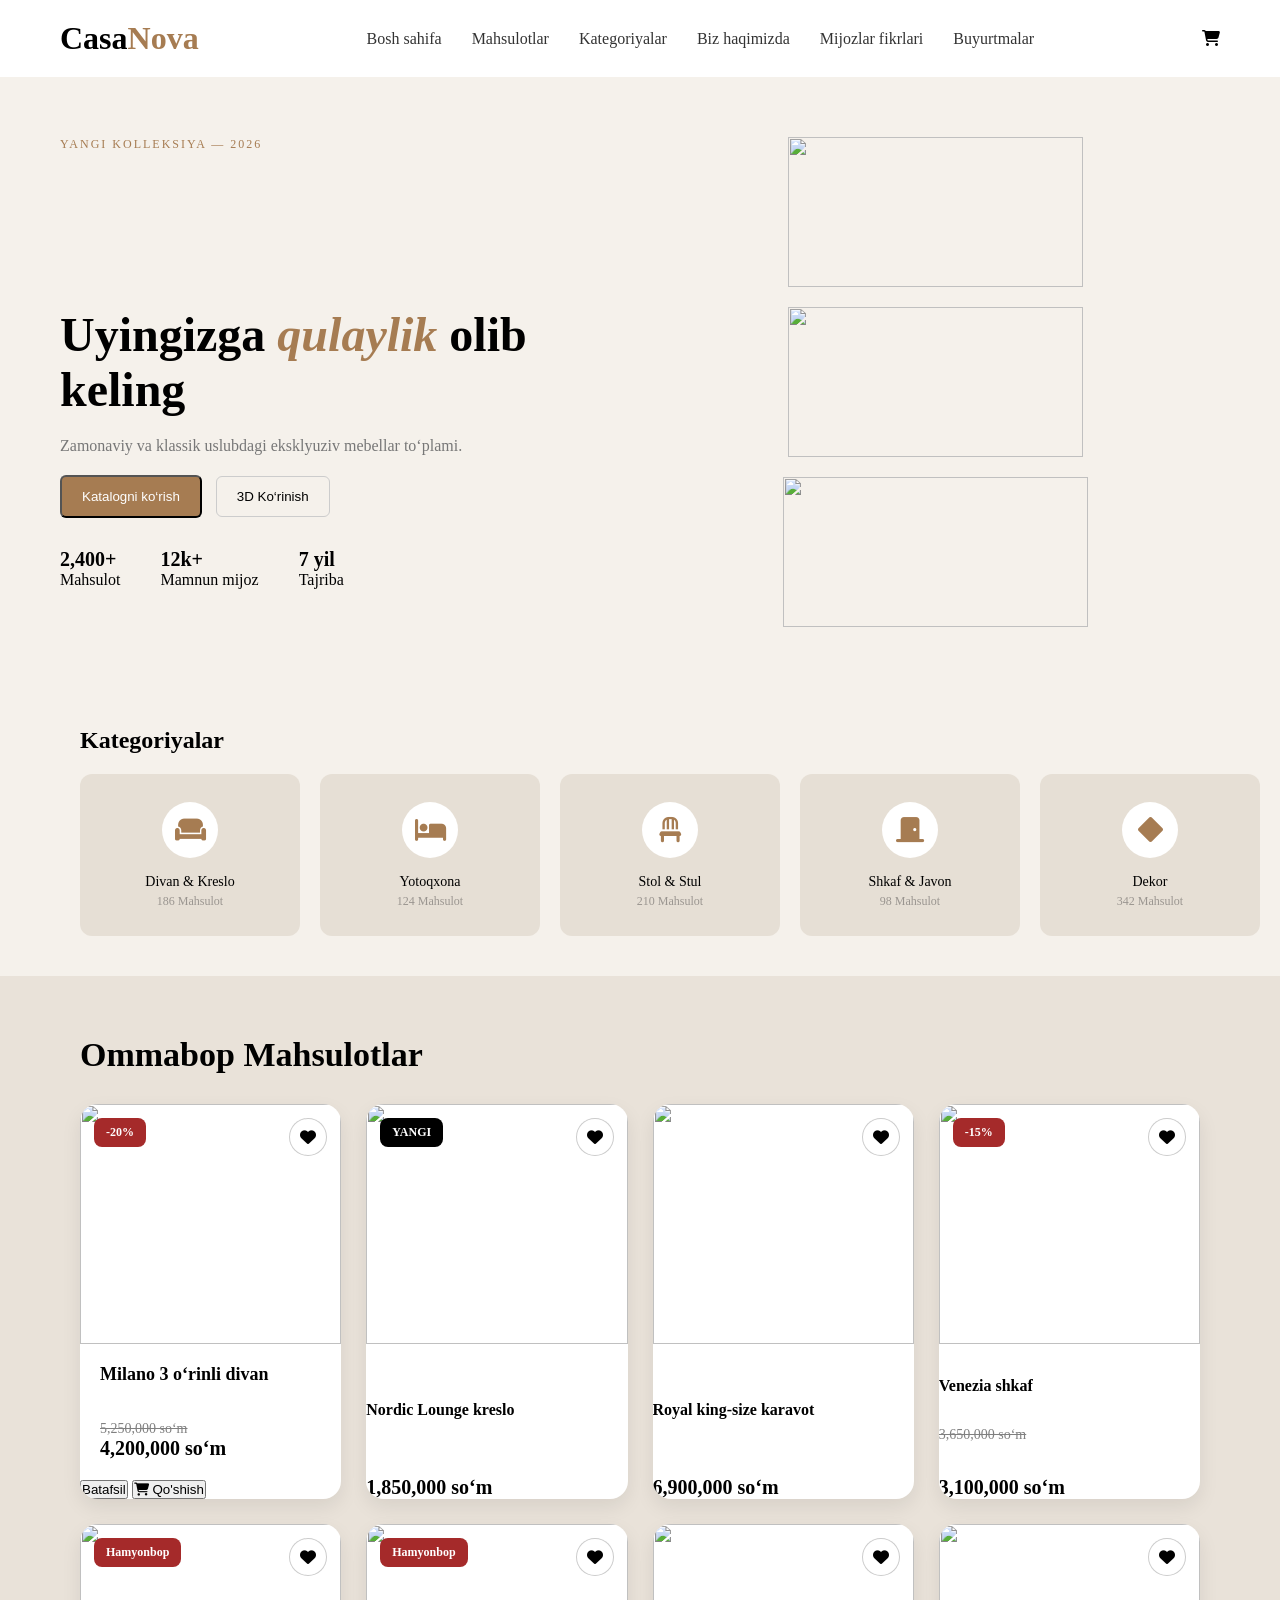
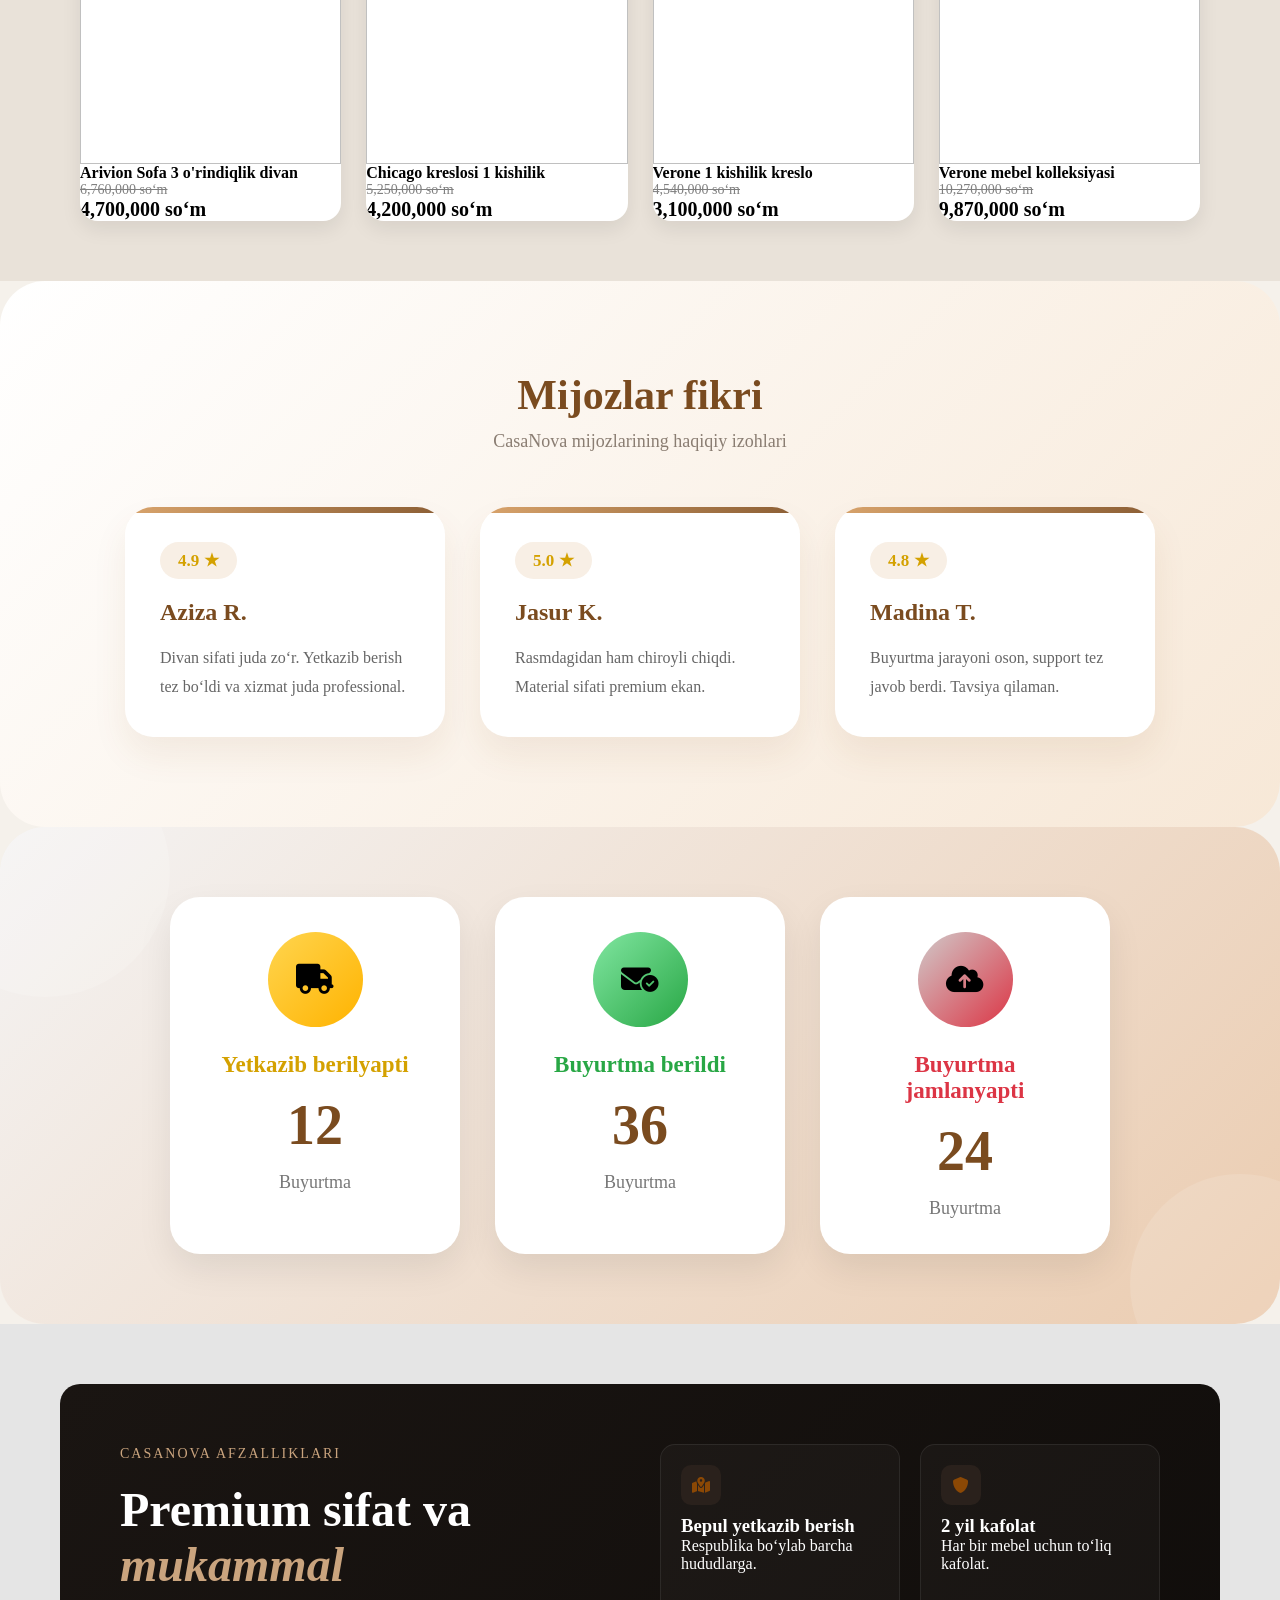
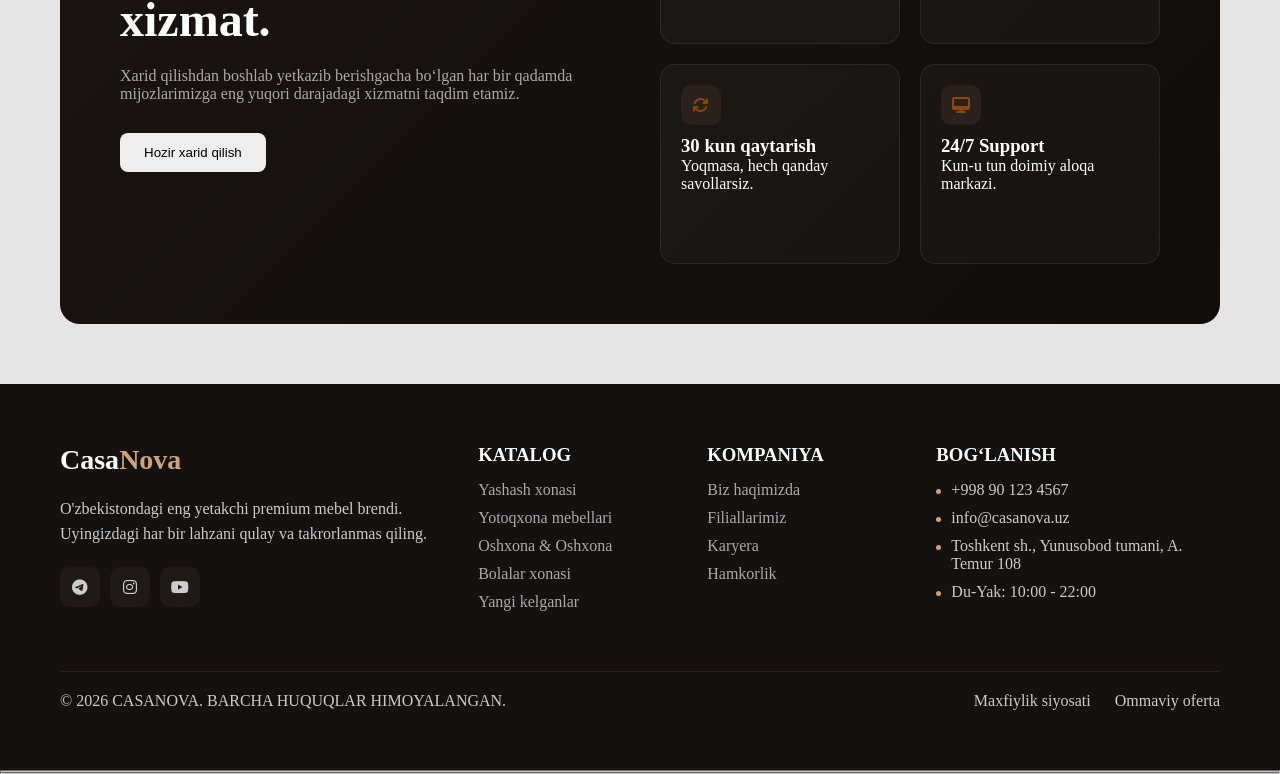
==== commit fcf9f674: "rrr" ====
--- a/index.html
+++ b/index.html
@@ -29,6 +29,8 @@
       <a href="#products">Mahsulotlar</a>
       <a href="#container">Kategoriyalar</a>
       <a href="#footer">Biz haqimizda</a>
+      <a href="#reviews-section">Mijozlar fikrlari</a>
+      <a href="#casanova-section">Buyurtmalar</a>
     </nav>
     <div class="cart"><i class="fa-solid fa-cart-shopping"></i></div>
   </header>
@@ -228,7 +230,7 @@
     </div>
 
   </section>
-  <section class="reviews-section">
+  <section class="reviews-section" id="reviews-section">
 
     <div class="reviews-title">
         <h2>Mijozlar fikri</h2>
@@ -258,24 +260,24 @@
     </div>
 
 </section>
-<div class="casanova-section">
+<div class="casanova-section" id="casanova-section">
 
     <div class="order-card">
-        <div class="top-circle yellow-bg"></div>
+        <div class="top-circle yellow-bg"><i class="fa-solid fa-truck"></i></div>
         <h3 class="yellow">Yetkazib berilyapti</h3>
         <h1>12</h1>
         <p>Buyurtma</p>
     </div>
 
     <div class="order-card">
-        <div class="top-circle green-bg"></div>
+        <div class="top-circle green-bg"><i class="fa-solid fa-envelope-circle-check"></i></div>
         <h3 class="green">Buyurtma berildi</h3>
         <h1>36</h1>
         <p>Buyurtma</p>
     </div>
 
     <div class="order-card">
-        <div class="top-circle red-bg"></div>
+        <div class="top-circle red-bg"><i class="fa-solid fa-cloud-arrow-up"></i></div>
         <h3 class="red">Buyurtma jamlanyapti</h3>
         <h1>24</h1>
         <p>Buyurtma</p>
@@ -343,9 +345,9 @@
         </p>
 
         <div class="footer-socials">
-          <div class="footer-icon"><i class="fa-solid fa-camera"></i></div>
-          <div class="footer-icon"><i class="fa-solid fa-paperclip"></i></div>
-          <div class="footer-icon"><i class="fa-solid fa-play"></i></div>
+          <div class="footer-icon"><i class="fa-brands fa-telegram"></i></div>
+          <div class="footer-icon"><i class="fa-brands fa-instagram"></i></div>
+          <div class="footer-icon"><i class="fa-brands fa-youtube"></i></div>
         </div>
       </div>
 
@@ -368,7 +370,7 @@
 
       <div class="footer-contact">
         <h3>BOG‘LANISH</h3>
-        <p>+998 90 328 8998</p>
+        <p>+998 90 123 4567</p>
         <p>info@casanova.uz</p>
         <p>Toshkent sh., Yunusobod tumani, A. Temur 108</p>
         <p>Du-Yak: 10:00 - 22:00</p>
--- a/style.css
+++ b/style.css
@@ -647,13 +647,13 @@
 
 .premium-cards {
   display: grid;
-  grid-template-columns: repeat(3, 1fr);
-  grid-template-rows: repeat(3, 1fr)
+  grid-template-columns: repeat(2, 1fr);
   gap: 20px;
 }
 
 .premium-card {
-  width: 30%;
+  width: 100%;
+  height: 200px;
   padding: 20px;
   border-radius: 15px;
   background: rgba(255, 255, 255, 0.03);
@@ -885,6 +885,9 @@
 }
 
 .top-circle{
+  display: flex;
+  justify-content: center;
+  align-items: center;
     width: 95px;
     height: 95px;
     border-radius: 50%;
@@ -1007,4 +1010,8 @@
     color: #666;
     line-height: 1.8;
     font-size: 16px;
+}
+.order-card{
+  font-size: 30px;
+
 }
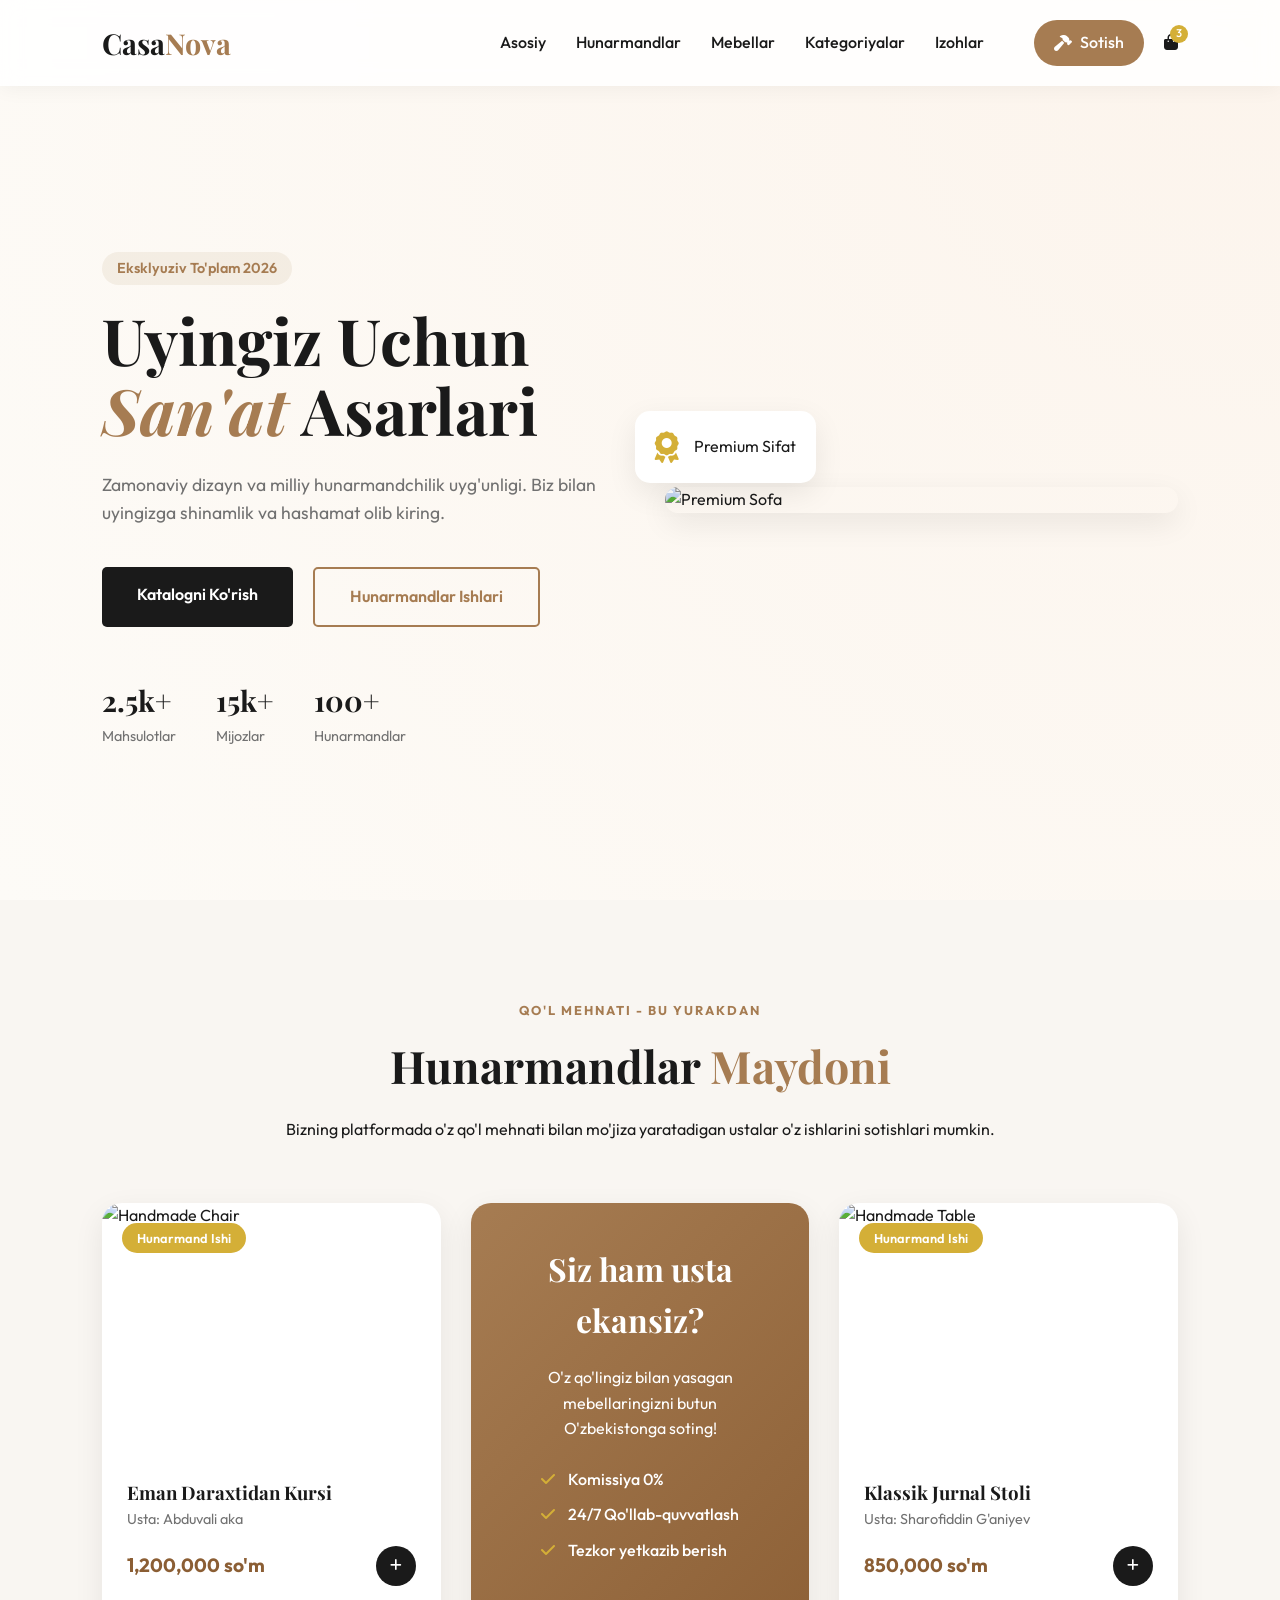
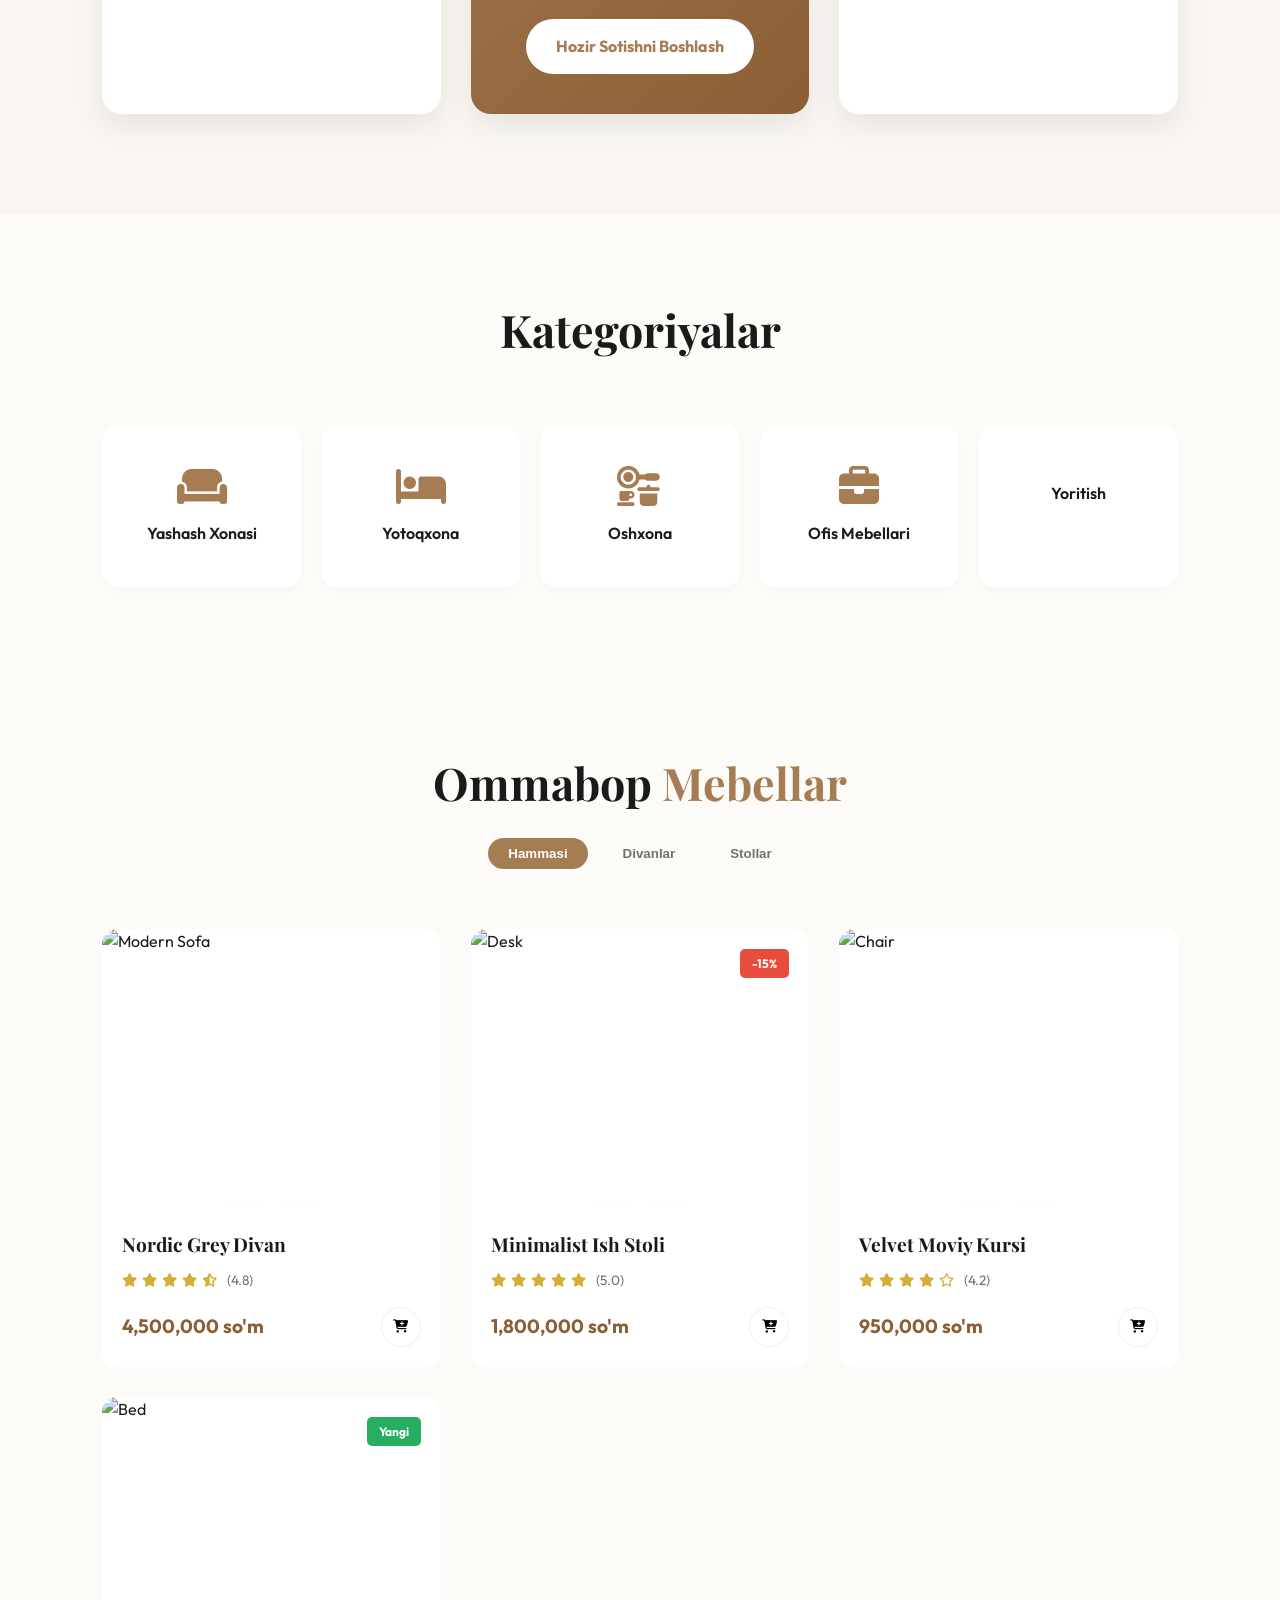
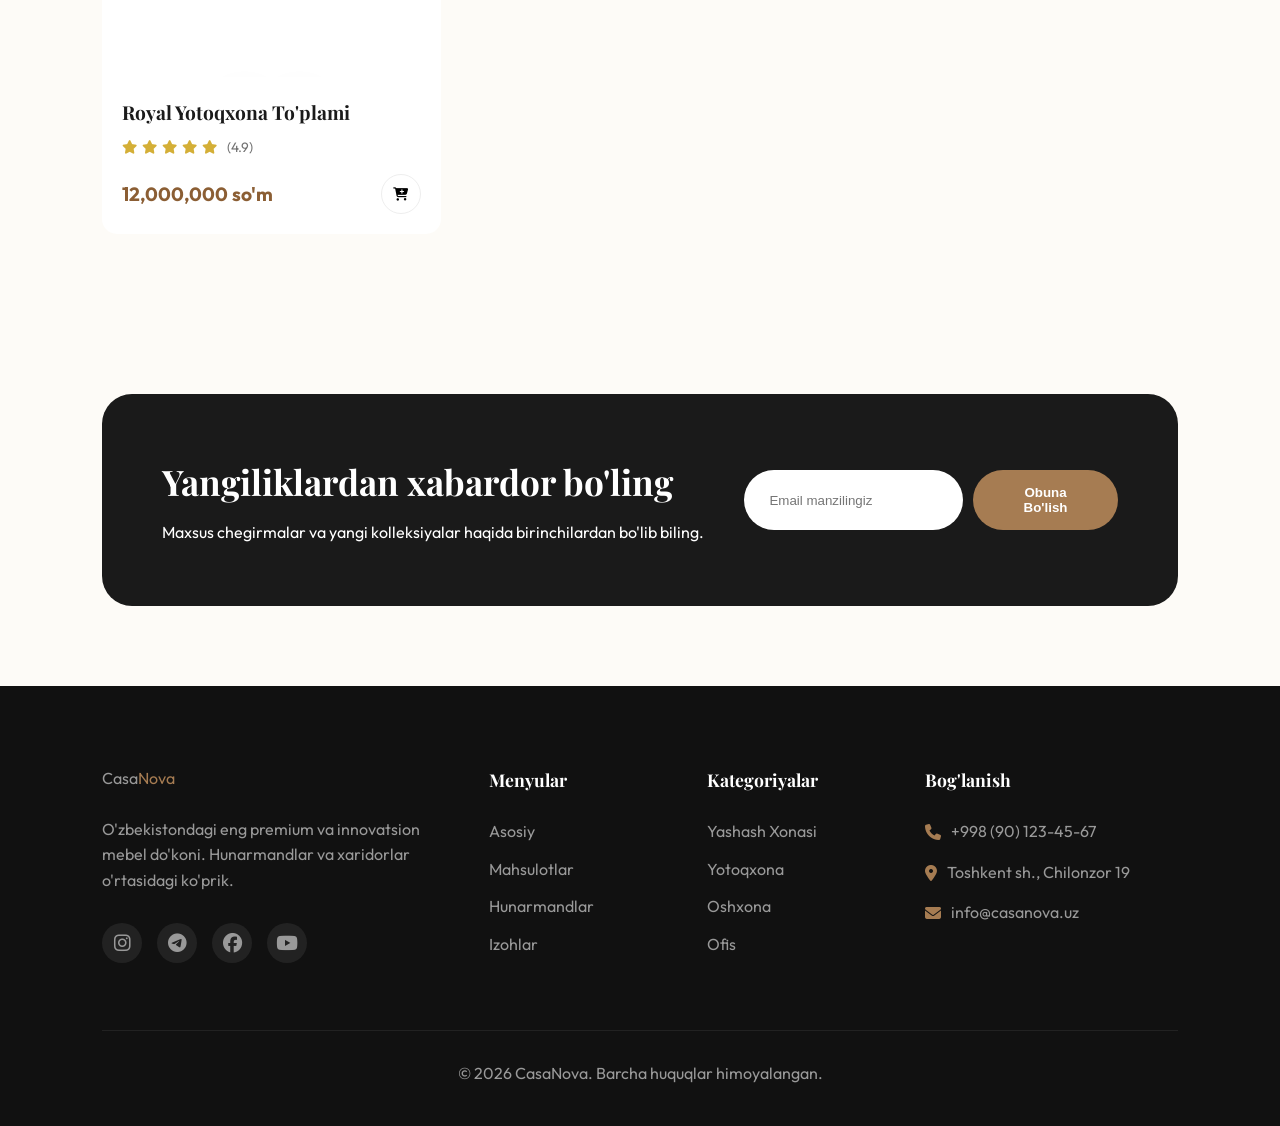
==== commit 823e5393: "rr" ====
--- a/index.html
+++ b/index.html
@@ -3,407 +3,416 @@
 
 <head>
   <meta charset="UTF-8">
-  <title>CasaNova</title>
-  <link rel="icon"
-    href="https://chatgpt.com/backend-api/estuary/content?id=file_000000001364722fab5346a5496e4afe&ts=493689&p=fs&cid=1&sig=e83f666a5eedf85837563aae4b7cebc36c4c9810b312720e419faa4018ed144c&v=0">
+  <meta name="viewport" content="width=device-width, initial-scale=1.0">
+  <title>CasaNova | Premium Mebellar & Hunarmandlar Markazi</title>
   <link rel="stylesheet" href="style.css">
   <link rel="preconnect" href="https://fonts.googleapis.com">
   <link rel="preconnect" href="https://fonts.gstatic.com" crossorigin>
-  <link href="https://fonts.googleapis.com/css2?family=Poppins:wght@300;400;500;600;700&display=swap" rel="stylesheet">
+  <link
+    href="https://fonts.googleapis.com/css2?family=Outfit:wght@300;400;500;600;700&family=Playfair+Display:ital,wght@0,400;0,700;1,400&display=swap"
+    rel="stylesheet">
   <link rel="stylesheet" href="https://cdnjs.cloudflare.com/ajax/libs/font-awesome/6.4.0/css/all.min.css">
-
 </head>
 
-<style>
-  html {
-    scroll-behavior: smooth;
-  }
-</style>
-
 <body>
 
-  <header>
-    <h1>Casa<span style="color: #a67c52;">Nova</span></h1>
-    <nav>
-      <a href="#hero">Bosh sahifa</a>
-      <a href="#products">Mahsulotlar</a>
-      <a href="#container">Kategoriyalar</a>
-      <a href="#footer">Biz haqimizda</a>
-      <a href="#reviews-section">Mijozlar fikrlari</a>
-      <a href="#casanova-section">Buyurtmalar</a>
+  <!-- Navigatsiya -->
+  <header class="main-header">
+    <div class="logo">
+      <a href="#">Casa<span>Nova</span></a>
+    </div>
+
+    <!-- Mobil menyu uchun yashirin checkbox -->
+    <input type="checkbox" id="menu-toggle" class="menu-toggle">
+    <label for="menu-toggle" class="menu-btn">
+      <span></span>
+      <span></span>
+      <span></span>
+    </label>
+
+    <nav class="nav-links">
+      <a href="#hero">Asosiy</a>
+      <a href="#handmade">Hunarmandlar</a>
+      <a href="products.html">Mebellar</a>
+      <a href="#categories">Kategoriyalar</a>
+      <a href="#reviews">Izohlar</a>
+      <div class="nav-actions">
+        <a href="#sell-modal" class="btn-sell"><i class="fa-solid fa-hammer"></i> Sotish</a>
+        <a href="#cart-modal" class="cart-icon"><i class="fa-solid fa-bag-shopping"></i><span>3</span></a>
+      </div>
     </nav>
-    <div class="cart"><i class="fa-solid fa-cart-shopping"></i></div>
   </header>
 
-  <section class="hero" id="hero">
-    <div class="left">
-      <p class="small">YANGI KOLLEKSIYA — 2026</p>
-      <h2>Uyingizga <span>qulaylik </span>olib keling</h2>
-      <p class="desc">
-        Zamonaviy va klassik uslubdagi eksklyuziv mebellar to‘plami.
-      </p>
-
-      <div class="buttons">
-        <button class="dark">Katalogni ko‘rish</button>
-        <button class="light">3D Ko‘rinish</button>
-      </div>
-
-      <div class="stats">
-        <div>
-          <h3>2,400+</h3>
-          <p>Mahsulot</p>
-        </div>
-        <div>
-          <h3>12k+</h3>
-          <p>Mamnun mijoz</p>
-        </div>
-        <div>
-          <h3>7 yil</h3>
-          <p>Tajriba</p>
-        </div>
+  <main>
+    <!-- Hero Section -->
+    <section class="hero" id="hero">
+      <div class="hero-content">
+        <span class="hero-badge">Eksklyuziv To'plam 2026</span>
+        <h1>Uyingiz Uchun <span>San'at</span> Asarlari</h1>
+        <p>Zamonaviy dizayn va milliy hunarmandchilik uyg'unligi. Biz bilan uyingizga shinamlik va hashamat olib kiring.
+        </p>
+        <div class="hero-btns">
+          <a href="products.html" class="btn-primary">Katalogni Ko'rish</a>
+          <a href="#handmade" class="btn-secondary">Hunarmandlar Ishlari</a>
+        </div>
+        <div class="hero-stats">
+          <div class="stat-item">
+            <strong>2.5k+</strong>
+            <span>Mahsulotlar</span>
+          </div>
+          <div class="stat-item">
+            <strong>15k+</strong>
+            <span>Mijozlar</span>
+          </div>
+          <div class="stat-item">
+            <strong>100+</strong>
+            <span>Hunarmandlar</span>
+          </div>
+        </div>
+      </div>
+      <div class="hero-image">
+        <img src="https://images.unsplash.com/photo-1555041469-a586c61ea9bc?q=80&w=2070&auto=format&fit=crop"
+          alt="Premium Sofa">
+        <div class="floating-card">
+          <i class="fa-solid fa-award"></i>
+          <span>Premium Sifat</span>
+        </div>
+      </div>
+    </section>
+
+    <!-- Handmade Section (ALOHIDA URG'U) -->
+    <section class="handmade-section" id="handmade">
+      <div class="section-header">
+        <span class="sub-title">Qo'l Mehnati - Bu Yurakdan</span>
+        <h2>Hunarmandlar <span>Maydoni</span></h2>
+        <p>Bizning platformada o'z qo'l mehnati bilan mo'jiza yaratadigan ustalar o'z ishlarini sotishlari mumkin.</p>
+      </div>
+
+      <div class="handmade-grid">
+        <!-- Hunarmand mahsuloti 1 -->
+        <div class="handmade-card">
+          <div class="card-img">
+            <img src="https://images.unsplash.com/photo-1592078615290-033ee584e267?q=80&w=1964&auto=format&fit=crop"
+              alt="Handmade Chair">
+            <span class="tag">Hunarmand Ishi</span>
+          </div>
+          <div class="card-info">
+            <h3>Eman Daraxtidan Kursi</h3>
+            <p class="author">Usta: Abduvali aka</p>
+            <div class="card-footer">
+              <span class="price">1,200,000 so'm</span>
+              <button class="btn-add"><i class="fa-solid fa-plus"></i></button>
+            </div>
+          </div>
+        </div>
+
+        <!-- Hunarmand mahsuloti 2 (Highlight Card) -->
+        <div class="handmade-card main-feature">
+          <div class="feature-content">
+            <h3>Siz ham usta ekansiz?</h3>
+            <p>O'z qo'lingiz bilan yasagan mebellaringizni butun O'zbekistonga soting!</p>
+            <ul class="feature-list">
+              <li><i class="fa-solid fa-check"></i> Komissiya 0%</li>
+              <li><i class="fa-solid fa-check"></i> 24/7 Qo'llab-quvvatlash</li>
+              <li><i class="fa-solid fa-check"></i> Tezkor yetkazib berish</li>
+            </ul>
+            <a href="#sell-modal" class="btn-accent">Hozir Sotishni Boshlash</a>
+          </div>
+        </div>
+
+        <!-- Hunarmand mahsuloti 3 -->
+        <div class="handmade-card">
+          <div class="card-img">
+            <img src="https://images.unsplash.com/photo-1544457070-4cd773b4d71e?q=80&w=2130&auto=format&fit=crop"
+              alt="Handmade Table">
+            <span class="tag">Hunarmand Ishi</span>
+          </div>
+          <div class="card-info">
+            <h3>Klassik Jurnal Stoli</h3>
+            <p class="author">Usta: Sharofiddin G'aniyev</p>
+            <div class="card-footer">
+              <span class="price">850,000 so'm</span>
+              <button class="btn-add"><i class="fa-solid fa-plus"></i></button>
+            </div>
+          </div>
+        </div>
+      </div>
+    </section>
+
+    <!-- Kategoriyalar -->
+    <section class="categories" id="categories">
+      <div class="section-header">
+        <h2>Kategoriyalar</h2>
+      </div>
+      <div class="category-grid">
+        <a href="#" class="cat-card">
+          <i class="fa-solid fa-couch"></i>
+          <span>Yashash Xonasi</span>
+        </a>
+        <a href="#" class="cat-card">
+          <i class="fa-solid fa-bed"></i>
+          <span>Yotoqxona</span>
+        </a>
+        <a href="#" class="cat-card">
+          <i class="fa-solid fa-kitchen-set"></i>
+          <span>Oshxona</span>
+        </a>
+        <a href="#" class="cat-card">
+          <i class="fa-solid fa-briefcase"></i>
+          <span>Ofis Mebellari</span>
+        </a>
+        <a href="#" class="cat-card">
+          <i class="fa-solid fa-lamp"></i>
+          <span>Yoritish</span>
+        </a>
+      </div>
+    </section>
+
+    <!-- Ommabop Mahsulotlar -->
+    <section class="products" id="products">
+      <div class="section-header">
+        <h2>Ommabop <span>Mebellar</span></h2>
+        <div class="filter-btns">
+          <button class="active">Hammasi</button>
+          <button>Divanlar</button>
+          <button>Stollar</button>
+        </div>
+      </div>
+
+      <div class="product-grid">
+        <!-- Mahsulot 1 -->
+        <div class="product-card">
+          <div class="p-img">
+            <img src="https://images.unsplash.com/photo-1493663284031-b7e3aefcae8e?q=80&w=2070&auto=format&fit=crop"
+              alt="Modern Sofa">
+            <div class="p-actions">
+              <button><i class="fa-solid fa-heart"></i></button>
+              <button><i class="fa-solid fa-eye"></i></button>
+            </div>
+          </div>
+          <div class="p-info">
+            <h3>Nordic Grey Divan</h3>
+            <div class="rating">
+              <i class="fa-solid fa-star"></i>
+              <i class="fa-solid fa-star"></i>
+              <i class="fa-solid fa-star"></i>
+              <i class="fa-solid fa-star"></i>
+              <i class="fa-solid fa-star-half-stroke"></i>
+              <span>(4.8)</span>
+            </div>
+            <div class="p-footer">
+              <span class="price">4,500,000 so'm</span>
+              <button class="btn-cart"><i class="fa-solid fa-cart-plus"></i></button>
+            </div>
+          </div>
+        </div>
+
+        <!-- Mahsulot 2 -->
+        <div class="product-card">
+          <div class="p-img">
+            <img src="https://images.unsplash.com/photo-1533090161767-e6ffed986c88?q=80&w=2069&auto=format&fit=crop"
+              alt="Desk">
+            <div class="p-actions">
+              <button><i class="fa-solid fa-heart"></i></button>
+              <button><i class="fa-solid fa-eye"></i></button>
+            </div>
+            <span class="badge sale">-15%</span>
+          </div>
+          <div class="p-info">
+            <h3>Minimalist Ish Stoli</h3>
+            <div class="rating">
+              <i class="fa-solid fa-star"></i>
+              <i class="fa-solid fa-star"></i>
+              <i class="fa-solid fa-star"></i>
+              <i class="fa-solid fa-star"></i>
+              <i class="fa-solid fa-star"></i>
+              <span>(5.0)</span>
+            </div>
+            <div class="p-footer">
+              <span class="price">1,800,000 so'm</span>
+              <button class="btn-cart"><i class="fa-solid fa-cart-plus"></i></button>
+            </div>
+          </div>
+        </div>
+
+        <!-- Mahsulot 3 -->
+        <div class="product-card">
+          <div class="p-img">
+            <img src="https://images.unsplash.com/photo-1595428774223-ef52624120d2?q=80&w=1974&auto=format&fit=crop"
+              alt="Chair">
+            <div class="p-actions">
+              <button><i class="fa-solid fa-heart"></i></button>
+              <button><i class="fa-solid fa-eye"></i></button>
+            </div>
+          </div>
+          <div class="p-info">
+            <h3>Velvet Moviy Kursi</h3>
+            <div class="rating">
+              <i class="fa-solid fa-star"></i>
+              <i class="fa-solid fa-star"></i>
+              <i class="fa-solid fa-star"></i>
+              <i class="fa-solid fa-star"></i>
+              <i class="fa-regular fa-star"></i>
+              <span>(4.2)</span>
+            </div>
+            <div class="p-footer">
+              <span class="price">950,000 so'm</span>
+              <button class="btn-cart"><i class="fa-solid fa-cart-plus"></i></button>
+            </div>
+          </div>
+        </div>
+
+        <!-- Mahsulot 4 -->
+        <div class="product-card">
+          <div class="p-img">
+            <img src="https://images.unsplash.com/photo-1538688525198-9b88f6f53126?q=80&w=1974&auto=format&fit=crop"
+              alt="Bed">
+            <div class="p-actions">
+              <button><i class="fa-solid fa-heart"></i></button>
+              <button><i class="fa-solid fa-eye"></i></button>
+            </div>
+            <span class="badge new">Yangi</span>
+          </div>
+          <div class="p-info">
+            <h3>Royal Yotoqxona To'plami</h3>
+            <div class="rating">
+              <i class="fa-solid fa-star"></i>
+              <i class="fa-solid fa-star"></i>
+              <i class="fa-solid fa-star"></i>
+              <i class="fa-solid fa-star"></i>
+              <i class="fa-solid fa-star"></i>
+              <span>(4.9)</span>
+            </div>
+            <div class="p-footer">
+              <span class="price">12,000,000 so'm</span>
+              <button class="btn-cart"><i class="fa-solid fa-cart-plus"></i></button>
+            </div>
+          </div>
+        </div>
+      </div>
+    </section>
+
+    <!-- Newsletter -->
+    <section class="newsletter">
+      <div class="newsletter-container">
+        <div class="newsletter-text">
+          <h2>Yangiliklardan xabardor bo'ling</h2>
+          <p>Maxsus chegirmalar va yangi kolleksiyalar haqida birinchilardan bo'lib biling.</p>
+        </div>
+        <form action="#" class="newsletter-form">
+          <input type="email" placeholder="Email manzilingiz" required>
+          <button type="submit">Obuna Bo'lish</button>
+        </form>
+      </div>
+    </section>
+  </main>
+
+  <!-- Footer -->
+  <footer class="main-footer">
+    <div class="footer-grid">
+      <div class="footer-about">
+        <div class="logo">Casa<span>Nova</span></div>
+        <p>O'zbekistondagi eng premium va innovatsion mebel do'koni. Hunarmandlar va xaridorlar o'rtasidagi ko'prik.</p>
+        <div class="social-links">
+          <a href="#"><i class="fa-brands fa-instagram"></i></a>
+          <a href="#"><i class="fa-brands fa-telegram"></i></a>
+          <a href="#"><i class="fa-brands fa-facebook"></i></a>
+          <a href="#"><i class="fa-brands fa-youtube"></i></a>
+        </div>
+      </div>
+      <div class="footer-links">
+        <h4>Menyular</h4>
+        <ul>
+          <li><a href="#hero">Asosiy</a></li>
+          <li><a href="#products">Mahsulotlar</a></li>
+          <li><a href="#handmade">Hunarmandlar</a></li>
+          <li><a href="#reviews">Izohlar</a></li>
+        </ul>
+      </div>
+      <div class="footer-links">
+        <h4>Kategoriyalar</h4>
+        <ul>
+          <li><a href="#">Yashash Xonasi</a></li>
+          <li><a href="#">Yotoqxona</a></li>
+          <li><a href="#">Oshxona</a></li>
+          <li><a href="#">Ofis</a></li>
+        </ul>
+      </div>
+      <div class="footer-contact">
+        <h4>Bog'lanish</h4>
+        <p><i class="fa-solid fa-phone"></i> +998 (90) 123-45-67</p>
+        <p><i class="fa-solid fa-location-dot"></i> Toshkent sh., Chilonzor 19</p>
+        <p><i class="fa-solid fa-envelope"></i> info@casanova.uz</p>
       </div>
     </div>
-
-    <div class="right">
-      <img class="image" style="width: 295px; height: 150px; background:no-repeat center/cover"
-        src="https://avatars.mds.yandex.net/i?id=bfc71e1fd6f91bd5157bd6f2e976a3b601475661-9095279-images-thumbs&n=13" alt="">
-      <img class="image" style="width: 295px; height: 150px; background:no-repeat center/cover;"
-        src="https://avatars.mds.yandex.net/i?id=04e31cd0e3f875252bf62556ff0388684a6eff86-5518476-images-thumbs&n=13"
-        alt="">
-      <img class="image" style="width: 305px; height: 150px; background: no-repeat center/cover;"
-        src="https://img.freepik.com/free-photo/minimalist-interior-with-small-table-two-chairs_23-2151986799.jpg?semt=ais_hybrid&w=740&q=80"
-        alt="">
+    <div class="footer-bottom">
+      <p>&copy; 2026 CasaNova. Barcha huquqlar himoyalangan.</p>
     </div>
-  </section>
-
-  <section class="container" id="container">
-    <h2>Kategoriyalar</h2>
-
-    <div class="cards">
-
-
-      <div class="card">
-        <div class="circle"><i class="fa-solid vercel fa-couch"></i></div>
-        <p class="card-text1">Divan & Kreslo</p>
-        <p class="card-text2">186 Mahsulot</p>
-      </div>
-
-      <div class="card">
-        <div class="circle"><i class="fa-solid vercel fa-bed"></i></div>
-        <p class="card-text1">Yotoqxona</p>
-        <p class="card-text2">124 Mahsulot</p>
-      </div>
-
-      <div class="card">
-        <div class="circle"><i class="fa-solid vercel fa-chair"></i></div>
-        <p class="card-text1">Stol & Stul</p>
-        <p class="card-text2">210 Mahsulot</p>
-      </div>
-
-      <div class="card">
-        <div class="circle"><i class="fa-solid vercel fa-door-closed"></i></div>
-        <p class="card-text1">Shkaf & Javon</p>
-        <p class="card-text2">98 Mahsulot</p>
-      </div>
-
-      <div class="card">
-        <div class="circle"><i class="fa-solid vercel fa-diamond"></i></div>
-        <p class="card-text1">Dekor</p>
-        <p class="card-text2">342 Mahsulot</p>
-      </div>
-
-    </div>
-  </section>
-
-  <section class="products" id="products">
-    <h2>Ommabop Mahsulotlar</h2>
-
-    <div class="product-grid">
-      <div class="product-card">
-        <div class="likee">
-          <input class="checker" type="checkbox">
-          <i class="fa-solid lllll fa-heart"></i>
-        </div>
-        <span class="badge">-20%</span>
-        <div class="image">
-          <img src="https://simplinteriors.com/wp-content/uploads/2016/12/6-1.jpg" alt="">
-        </div>
-        <div class="card-text">
-          <h4>Milano 3 o‘rinli divan</h4>
-          <p class=" old">5,250,000 so‘m</p>
-          <p class="price">4,200,000 so‘m</p>
-        </div>
-        <div clasz>
-          <button>Batafsil</button>
-          <button><i class="fa-solid fa-cart-shopping"></i> Qo'shish</button>
-        </div>
-      </div>
-
-      <div class="product-card">
-        <div class="likee">
-          <input class="checker" type="checkbox">
-          <i class="fa-solid lllll fa-heart"></i>
-        </div>
-        <span class="badge new">YANGI</span>
-        <div class="image">
-          <img src="https://neva-fort.ru/static/userfiles/images/36418/ronda_thumb5_store_gal_big.jpeg" alt="">
-        </div>
-        <h4>Nordic Lounge kreslo</h4>
-        <p class=" price">1,850,000 so‘m</p>
-      </div>
-
-      <div class="product-card">
-        <div class="likee">
-          <input class="checker" type="checkbox">
-          <i class="fa-solid lllll fa-heart"></i>
-        </div>
-        <div class="image"><img
-            src="https://encrypted-tbn0.gstatic.com/shopping?q=tbn:ANd9GcQMYSi8Wm3tMBZ2EzGM1IRn1g-DVYIPCZSuypTTMfMP20WSDPboSh5Er4WOaHI3S0fU3EdzJu1HIbpAGynuw43tSfr2FfFJo63l7nY0zDnZzMMmWbPVr4jRP7N2KgMpvvQOWCyUuA&usqp=CAc"
-            alt=""></div>
-        <h4>Royal king-size karavot</h4>
-        <p class="price">6,900,000 so‘m</p>
-      </div>
-
-      <div class="product-card">
-        <div class="likee">
-          <input class="checker" type="checkbox">
-          <i class="fa-solid lllll fa-heart"></i>
-        </div>
-        <span class="badge">-15%</span>
-        <div class="image"><img
-            src="https://promet.uz/optimizer/optimize?size=600&format=webp&src=https://xn----7sbenacbbl2bhik1tlb.xn--p1ai/upload/iblock/648/npzsr75sjwz0con0qu8l6bnhrx527g4d/img-shkaf-dlya-odezhdy-tm-12-80.webp"
-         alt=""></div>
-        <h4>Venezia shkaf</h4>
-        <p class=" old">3,650,000 so‘m</p>
-        <p class="price">3,100,000 so‘m</p>
-      </div>
-      <div class="product-card">
-        <div class="likee">
-          <input class="checker" type="checkbox">
-          <i class="fa-solid lllll fa-heart"></i>
-        </div>
-        <span class="badge">Hamyonbop</span>
-        <div class="image"><img
-            src="https://encrypted-tbn0.gstatic.com/images?q=tbn:ANd9GcT6jT0rRV6PJOld8Wh_AccH92PC3MQV8tA_9Q&s"
-         alt=""></div>
-        <h4>Arivion Sofa 3 o'rindiqlik divan</h4>
-        <p class=" old">6,760,000 so‘m</p>
-        <p class="price">4,700,000 so‘m</p>
-      </div>
-      <div class="product-card">
-        <div class="likee">
-          <input class="checker" type="checkbox">
-          <i class="fa-solid lllll fa-heart"></i>
-        </div>
-        <span class="badge">Hamyonbop</span>
-        <div class="image"><img
-            src="https://encrypted-tbn0.gstatic.com/images?q=tbn:ANd9GcTTunsbJUwQj9SnOa1bA2KG50fMKpKGs6ZDDkaEK_wxeA&s"
-   alt=""></div>
-        <h4>Chicago kreslosi 1 kishilik</h4>
-        <p class=" old">5,250,000 so‘m</p>
-        <p class="price">4,200,000 so‘m</p>
-      </div>
-      <div class="product-card">
-        <div class="likee">
-          <input class="checker" type="checkbox">
-          <i class="fa-solid lllll fa-heart"></i>
-        </div>
-        <div class="image"><img
-            src="https://encrypted-tbn0.gstatic.com/images?q=tbn:ANd9GcQ_m8nxhug__OblrxiNpDPnt6cxGwwoomCerw&s"
-           alt=""></div>
-        <h4>Verone 1 kishilik kreslo</h4>
-        <p class=" old">4,540,000 so‘m</p>
-        <p class="price">3,100,000 so‘m</p>
-      </div>
-      <div class="product-card">
-        <div class="likee">
-          <input class="checker" type="checkbox">
-          <i class="fa-solid lllll fa-heart"></i>
-        </div>
-        <div class="image"><img
-            src="https://encrypted-tbn0.gstatic.com/images?q=tbn:ANd9GcSqOnXVeF8iI89wgzBDeco5HdZxzQU5hjcluA&s"
-     alt=""></div>
-        <h4>Verone mebel kolleksiyasi</h4>
-        <p class=" old">10,270,000 so‘m</p>
-        <p class="price">9,870,000 so‘m</p>
-      </div>
-    </div>
-
-  </section>
-  <section class="reviews-section" id="reviews-section">
-
-    <div class="reviews-title">
-        <h2>Mijozlar fikri</h2>
-        <p>CasaNova mijozlarining haqiqiy izohlari</p>
-    </div>
-
-    <div class="reviews-container">
-
-        <div class="review-card">
-            <div class="rating">4.9 ★</div>
-            <h3>Aziza R.</h3>
-            <p>Divan sifati juda zo‘r. Yetkazib berish tez bo‘ldi va xizmat juda professional.</p>
-        </div>
-
-        <div class="review-card">
-            <div class="rating">5.0 ★</div>
-            <h3>Jasur K.</h3>
-            <p>Rasmdagidan ham chiroyli chiqdi. Material sifati premium ekan.</p>
-        </div>
-
-        <div class="review-card">
-            <div class="rating">4.8 ★</div>
-            <h3>Madina T.</h3>
-            <p>Buyurtma jarayoni oson, support tez javob berdi. Tavsiya qilaman.</p>
-        </div>
-
-    </div>
-
-</section>
-<div class="casanova-section" id="casanova-section">
-
-    <div class="order-card">
-        <div class="top-circle yellow-bg"><i class="fa-solid fa-truck"></i></div>
-        <h3 class="yellow">Yetkazib berilyapti</h3>
-        <h1>12</h1>
-        <p>Buyurtma</p>
-    </div>
-
-    <div class="order-card">
-        <div class="top-circle green-bg"><i class="fa-solid fa-envelope-circle-check"></i></div>
-        <h3 class="green">Buyurtma berildi</h3>
-        <h1>36</h1>
-        <p>Buyurtma</p>
-    </div>
-
-    <div class="order-card">
-        <div class="top-circle red-bg"><i class="fa-solid fa-cloud-arrow-up"></i></div>
-        <h3 class="red">Buyurtma jamlanyapti</h3>
-        <h1>24</h1>
-        <p>Buyurtma</p>
-    </div>
-
-</div>
-  <div class="premium-section">
-    <div class="premium-container">
-
-      <div class="premium-text">
-        <span class="premium-label">CASANOVA AFZALLIKLARI</span>
-
-        <h1 class="premium-title">
-          Premium sifat va <span>mukammal</span><br>
-          xizmat.
-        </h1>
-
-        <p class="premium-desc">
-          Xarid qilishdan boshlab yetkazib berishgacha bo‘lgan har bir
-          qadamda mijozlarimizga eng yuqori darajadagi xizmatni taqdim etamiz.
-        </p>
-
-        <button class="premium-btn">Hozir xarid qilish</button>
-      </div>
-
-      <div class="premium-cards">
-
-        <div class="premium-card">
-          <div class="card-icon"><i class="fa-solid icons fa-map-location-dot"></i></div>
-          <h3>Bepul yetkazib berish</h3>
-          <p>Respublika bo‘ylab barcha hududlarga.</p>
-        </div>
-
-        <div class="premium-card">
-          <div class="card-icon"><i class="fa-solid icons fa-shield"></i></div>
-          <h3>2 yil kafolat</h3>
-          <p>Har bir mebel uchun to‘liq kafolat.</p>
-        </div>
-
-        <div class="premium-card">
-          <div class="card-icon"><i class="fa-solid icons fa-arrows-rotate"></i></div>
-          <h3>30 kun qaytarish</h3>
-          <p>Yoqmasa, hech qanday savollarsiz.</p>
-        </div>
-
-        <div class="premium-card">
-          <div class="card-icon"><i class="fa-solid icons fa-desktop"></i></div>
-          <h3>24/7 Support</h3>
-          <p>Kun-u tun doimiy aloqa markazi.</p>
-        </div>
-
-      </div>
-
+  </footer>
+
+  <!-- Sell Modal (CSS Only) -->
+  <div id="sell-modal" class="modal-overlay">
+    <div class="modal-content">
+      <a href="#" class="modal-close">&times;</a>
+      <h2>Mebelingizni Soting</h2>
+      <p>O'z qo'l mehnatingizni biz bilan baham ko'ring.</p>
+      <form class="modal-form">
+        <div class="form-group">
+          <label>Mahsulot nomi</label>
+          <input type="text" placeholder="Masalan: Yog'ochli stol">
+        </div>
+        <div class="form-group">
+          <label>Narxi (so'm)</label>
+          <input type="number" placeholder="0">
+        </div>
+        <div class="form-group">
+          <label>Tavsif</label>
+          <textarea placeholder="Materiali, o'lchami va boshqalar..."></textarea>
+        </div>
+        <div class="form-group">
+          <label>Rasm yuklash</label>
+          <input type="file">
+        </div>
+        <button type="submit" class="btn-submit">Yuborish</button>
+      </form>
     </div>
   </div>
 
-  <div class="footer" id="footer">
-    <div class="footer-container">
-
-      <div class="footer-about">
-        <h2 class="footer-logo">Casa<span>Nova</span></h2>
-        <p class="footer-text">
-          O'zbekistondagi eng yetakchi premium mebel brendi.
-          Uyingizdagi har bir lahzani qulay va takrorlanmas qiling.
-        </p>
-
-        <div class="footer-socials">
-          <div class="footer-icon"><i class="fa-brands fa-telegram"></i></div>
-          <div class="footer-icon"><i class="fa-brands fa-instagram"></i></div>
-          <div class="footer-icon"><i class="fa-brands fa-youtube"></i></div>
-        </div>
-      </div>
-
-      <div class="footer-links">
-        <h3>KATALOG</h3>
-        <a href="#">Yashash xonasi</a>
-        <a href="#">Yotoqxona mebellari</a>
-        <a href="#">Oshxona & Oshxona</a>
-        <a href="#">Bolalar xonasi</a>
-        <a href="#">Yangi kelganlar</a>
-      </div>
-
-      <div class="footer-links">
-        <h3>KOMPANIYA</h3>
-        <a href="#">Biz haqimizda</a>
-        <a href="#">Filiallarimiz</a>
-        <a href="#">Karyera</a>         
-        <a href="#">Hamkorlik</a>
-      </div>
-
-      <div class="footer-contact">
-        <h3>BOG‘LANISH</h3>
-        <p>+998 90 123 4567</p>
-        <p>info@casanova.uz</p>
-        <p>Toshkent sh., Yunusobod tumani, A. Temur 108</p>
-        <p>Du-Yak: 10:00 - 22:00</p>
-      </div>
-
-    </div>
-
-    <div class="footer-bottom">
-      <p>© 2026 CASANOVA. BARCHA HUQUQLAR HIMOYALANGAN.</p>
-
-      <div class="footer-policy">
-        <span>Maxfiylik siyosati</span>
-        <span>Ommaviy oferta</span>
+  <!-- Cart Modal (CSS Only) -->
+  <div id="cart-modal" class="modal-overlay">
+    <div class="cart-modal-content">
+      <a href="#" class="modal-close">&times;</a>
+      <h2>Sizning Savatingiz</h2>
+      <div class="cart-items">
+        <div class="cart-item">
+          <img src="https://images.unsplash.com/photo-1493663284031-b7e3aefcae8e?q=80&w=2070&auto=format&fit=crop"
+            alt="Sofa">
+          <div class="item-details">
+            <h4>Nordic Grey Divan</h4>
+            <p>1 x 4,500,000 so'm</p>
+          </div>
+          <button class="remove-item">&times;</button>
+        </div>
+        <div class="cart-item">
+          <img src="https://images.unsplash.com/photo-1592078615290-033ee584e267?q=80&w=1964&auto=format&fit=crop"
+            alt="Chair">
+          <div class="item-details">
+            <h4>Eman Daraxtidan Kursi</h4>
+            <p>2 x 1,200,000 so'm</p>
+          </div>
+          <button class="remove-item">&times;</button>
+        </div>
+      </div>
+      <div class="cart-summary">
+        <div class="total">
+          <span>Jami:</span>
+          <strong>6,900,000 so'm</strong>
+        </div>
+        <a href="#" class="btn-checkout">Buyurtma berish</a>
       </div>
     </div>
   </div>
+
 </body>
-<div class="dashboard-container">
-       
-<div class="f"></div>
-</body>
-
-</html>
-<div>
-  <p>
-    <h1>
-      <fieldset>
-        
-      </fieldset>
-    </h1>
-  </p>
-</div>
- 
- 
- 
-                           +
+</html>
--- a/style.css
+++ b/style.css
@@ -1,1017 +1,1131 @@
+/* CasaNova Premium Design System */
+:root {
+    --primary-color: #A67C52; /* Wood Brown */
+    --secondary-color: #8B5E34; /* Darker Wood */
+    --accent-color: #D4AF37; /* Gold */
+    --dark-color: #1A1A1A;
+    --light-color: #FDFBF7;
+    --gray-color: #717171;
+    --white: #FFFFFF;
+    --shadow: 0 10px 30px rgba(0, 0, 0, 0.08);
+    --transition: all 0.4s cubic-bezier(0.4, 0, 0.2, 1);
+}
+
 * {
-  margin: 0;
-  padding: 0;
-  box-sizing: border-box;
+    margin: 0;
+    padding: 0;
+    box-sizing: border-box;
+}
+
+html {
+    scroll-behavior: smooth;
 }
 
 body {
-  background: #f5f1eb;
-}
-
-header {
-  display: flex;
-  justify-content: space-between;
-  padding: 20px 60px;
-  backdrop-filter: blur 30px;
-  background: #fff ;
-  position: sticky;
-  top: 0;
-  z-index: 999999;
-  align-items: center;
-}
-
-nav {
-  display: flex;
-
-}
-
-nav a {
-  margin: 0 15px;
-  text-decoration: none;
-  color: #333;
-
-}
-
-.hero {
-  display: flex;
-  padding: 60px;
-}
-
-.small {
-  color: #a67c52;
-  font-size: 12px;
-  letter-spacing: 2px;
-}
-
-.left h2 {
-  font-size: 48px;
-  margin: 20px 0;
-}
-
-.left span {
-  color: #a67c52;
-  font-style: italic;
-}
-
-.desc {
-  color: #777;
-  margin-bottom: 20px;
-}
-
-.buttons button {
-  padding: 12px 20px;
-  margin-right: 10px;
-  border-radius: 6px;
-  cursor: pointer;
-  transition: 0.3s;
-}
-
-.dark {
-  background: #a67c52;
-  color: #fff;
-  transition: 0.8s;
-}
-
-.dark:hover {
-  transform: scale(1.05);
-}
-
-.light {
-  border: 1px solid #ccc;
-  background: transparent;
-  transition: 0.6ms;
-}
-
-.light:hover {
-  background: #eee;
-}
-
-.stats {
-  display: flex;
-  margin-top: 30px;
-}
-
-.stats div {
-  margin-right: 40px;
-}
-
-.stats h3 {
-  font-size: 20px;
-}
-
-.right {
-  width: 50%;
-  display: flex;
-  gap: 20px;
-  flex-wrap: wrap;
-  align-items: center;
-  justify-content: center;
-}
-
-.card {
-  background: #e6dfd5;
-  border-radius: 12px;
-  display: flex;
-  align-items: center;
-  justify-content: center;
-  font-size: 40px;
-  transition: 0.4s;
-}
-
-.big {
-  grid-column: span 2;
-  height: 200px;
-}
-
-.small {
-  height: 150px;
-}
-
-.card:hover {
-  transform: translateY(-10px) scale(1.05);
-}
-
-body {
-  background: #f5f1eb;
-}
-
-.container {
-  padding: 40px 80px;
-}
-
-h2 {
-  margin-bottom: 20px;
-}
-
-.card {
-  width: 220px;
-  height: 162px;
-  color: black;
-  background-color: #F0EBE1;
-  padding: 24px;
-  border-radius: 20px;
-  display: flex;
-  flex-direction: column;
-  align-items: center;
-  justify-content: center;
-
-}
-
-.card:hover {
-  border: solid 1px;
-  background-color: white;
-}
-
-.card:hover .circle {
-  background-color: #F0EBE1;
-}
-
-.circle {
-  width: 56px;
-  height: 56px;
-  margin: 0 0 16px;
-  background-color: white;
-  border-radius: 50%;
-}
-
-.card-text1 {
-  color: black;
-  font-size: 14px;
-  margin: 0 0 4px;
-}
-
-.card-text2 {
-  color: #9A9590;
-  font-size: 12px;
-}
-
-.card {
-  background: #e9e2d9;
-  padding: 20px;
-  border-radius: 15px;
-  text-align: center;
-  flex: 1;
-  animation: fadeUp 1s ease forwards;
-}
-
-.icon {
-  font-size: 30px;
-  margin-bottom: 10px;
-}
-
-.products {
-  padding: 60px 80px;
-  background: #e9e2d9;
-}
-
-.products h2 {
-  font-size: 34px;
-  margin-bottom: 30px;
-  font-weight: 700;
-}
-
-.product-grid {
-  display: grid;
-  grid-template-columns: repeat(auto-fit, minmax(260px, 1fr));
-  gap: 25px;
-}
-
-.product-card {
-  display: flex;
-  flex-direction: column;
-  justify-content: space-between;
-  background: #fff;
-  border-radius: 18px;
-  overflow: hidden;
-  position: relative;
-  transition: 0.35s ease;
-  box-shadow: 0 8px 20px rgba(0,0,0,0.08);
-}
-
-.product-card:hover {
-  transform: translateY(-10px);
-  box-shadow: 0 18px 35px rgba(0,0,0,0.15);
-}
-
-.card-text {
-  padding: 20px;
-}
-
-.card-text h4 {
-  font-size: 18px;
-  margin-bottom: 10px;
-  min-height: 45px;
-}
-
-.price {
-  font-weight: bold;
-  font-size: 20px;
-  display: inline-block;
-}
-
-.old {
-  text-decoration: line-through;
-  color: gray;
-  display: inline-block;
-  font-size: 14px;
-  margin-right: 8px;
-}
-
-.badge {
-  position: absolute;
-  top: 14px;
-  left: 14px;
-  background: brown;
-  color: white;
-  padding: 7px 12px;
-  border-radius: 8px;
-  font-size: 12px;
-  font-weight: 600;
-  z-index: 2;
-}
-
-.badge.new {
-  background: black;
-}
-
-.image {
-  width: 100%;
-  height: 240px;
-  overflow: hidden;
-}
-
-.image img {
-  width: 100%;
-  height: 100%;
-  object-fit: cover;
-  transition: 0.5s ease;
-}
-
-.product-card:hover .image img {
-  transform: scale(1.08);
-}
-
-.likee {
-  display: flex;
-  width: 38px;
-  height: 38px;
-  border-radius: 50%;
-  border: solid 1px rgba(0,0,0,0.2);
-  background-color: white;
-  position: absolute;
-  align-items: center;
-  justify-content: center;
-  top: 14px;
-  right: 14px;
-  transition: 0.3s;
-  z-index: 2;
-  cursor: pointer;
-}
-
-.likee:hover {
-  transform: scale(1.08);
-}
-
-.checker {
-  position: absolute;
-  width: 100%;
-  height: 100%;
-  opacity: 0;
-  cursor: pointer;
-}
-
-.checker:checked ~ i {
-  color: rgb(169, 9, 9);
-}
-
-.cart-bottom {
-  display: flex;
-  border-top: 1px solid #eee;
-}
-
-.cart-bottom button {
-  flex: 1;
-  border: none;
-  padding: 14px;
-  font-weight: 700;
-  font-size: 14px;
-  cursor: pointer;
-  background: white;
-  transition: 0.3s;
-}
-
-.cart-bottom button:hover {
-  background: #f5f1eb;
-}
-
-.cart-bottom button:first-child {
-  border-right: 1px solid #ddd;
-}
-
-@media (max-width: 992px) {
-  .products {
-    padding: 50px 40px;
-  }
-
-  .image {
-    height: 210px;
-  }
-}
-
-@media (max-width: 768px) {
-  .products {
-    padding: 40px 20px;
-  }
-
-  .products h2 {
-    font-size: 28px;
-    text-align: center;
-  }
-
-  .product-grid {
-    gap: 18px;
-  }
-
-  .image {
-    height: 200px;
-  }
-
-  .cart-bottom button {
-    font-size: 13px;
-    padding: 12px;
-  }
-}
-
-@media (max-width: 480px) {
-  .image {
-    height: 180px;
-  }
-
-  .card-text h4 {
-    font-size: 16px;
-  }
-
-  .price {
-    font-size: 18px;
-  }
-}
-
-@keyframes fadeUp {
-  from {
-    opacity: 0;
-    transform: translateY(20px);
-  }
-
-  to {
-    opacity: 1;
-    transform: translateY(0);
-  }
-}
-
-.card {
-  background: #e6dfd5;
-  border-radius: 12px;
-  display: flex;
-  align-items: center;
-  justify-content: center;
-  font-size: 40px;
-  transition: 0.4s;
-}
-
-.card-small {
-  height: 150px;
-  width: 295px;
-}
-
-.casanova-section {
-  padding: 40px;
-  display: flex;
-  justify-content: center;
-}
-
-.casanova-container {
-  width: 100%;
-  max-width: 1200px;
-  background: #14110f;
-  border-radius: 20px;
-  padding: 60px;
-  display: flex;
-  gap: 50px;
-  color: #fff;
-}
-
-.casanova-left {
-  width: 50%;
-}
-
-
-.casanova-subtitle {
-  color: #c58b5b;
-  letter-spacing: 2px;
-  margin-bottom: 20px;
-  font-size: 13px;
-}
-
-.casanova-left h1 {
-  font-size: 48px;
-  margin-bottom: 20px;
-}
-
-.casanova-left h1 span {
-  color: #c58b5b;
-  font-style: italic;
-}
-
-.casanova-desc {
-  color: #aaa;
-  margin-bottom: 30px;
-}
-
-.casanova-btn {
-  background: #fff;
-  color: #000;
-  border: none;
-  padding: 14px 28px;
-  border-radius: 8px;
-  cursor: pointer;
-}
-
-.casanova-right {
-  width: 50%;
-  display: grid;
-  grid-template-columns: repeat(2, 1fr);
-  gap: 20px;
-}
-
-.casanova-card {
-  background: #1c1815;
-  padding: 25px;
-  border-radius: 15px;
-  border: 1px solid #2a2522;
-}
-
-.casanova-icon {
-  width: 45px;
-  height: 45px;
-  background: #2a2522;
-  display: flex;
-  align-items: center;
-  justify-content: center;
-  border-radius: 10px;
-  margin-bottom: 15px;
-  color: #c58b5b;
-}
-
-@media(max-width: 900px) {
-  .casanova-container {
-    flex-direction: column;
-    padding: 30px;
-  }
-
-  .casanova-left,
-  .casanova-right {
-    width: 100%;
-  }
-
-  .casanova-right {
-    grid-template-columns: 1fr;
-  }
-}
-
-.casanova-left {
-  animation: slideLeft 1s ease forwards;
-  opacity: 0;
-}
-
-@keyframes slideLeft {
-  from {
-    transform: translateX(-50px);
-    opacity: 0;
-  }
-
-  to {
-    transform: translateX(0);
-    opacity: 1;
-  }
-}
-
-.casanova-card {
-  opacity: 0;
-  transform: translateY(30px);
-  animation: fadeUp 0.8s ease forwards;
-}
-
-/* delay (ketma-ket chiqishi uchun) */
-.casanova-card:nth-child(1) {
-  animation-delay: 0.2s;
-}
-
-.casanova-card:nth-child(2) {
-  animation-delay: 0.4s;
-}
-
-.casanova-card:nth-child(3) {
-  animation-delay: 0.6s;
-}
-
-.casanova-card:nth-child(4) {
-  animation-delay: 0.8s;
-}
-
-
-.casanova-btn {
-  transition: all 0.3s ease;
-}
-
-.casanova-btn:hover {
-  transform: scale(1.05);
-  box-shadow: 0 10px 25px rgba(197, 139, 91, 0.4);
-}
-
-.casanova-card {
-  transition: all 0.3s ease;
-}
-
-.casanova-card:hover {
-  transform: translateY(-8px) scale(1.02);
-  border-color: #c58b5b;
-  box-shadow: 0 10px 30px rgba(197, 139, 91, 0.2);
-}
-
-.casanova-icon {
-  transition: 0.3s;
-}
-
-.casanova-card:hover .casanova-icon {
-  transform: rotate(10deg) scale(1.1);
-}
-
-.cards {
-  display: flex;
-}
-
-.premium-section {
-  padding: 60px;
-  background: #e5e5e5;
-}
-
-.premium-container {
-  background: linear-gradient(135deg, #1a1512, #0f0c0a);
-  border-radius: 20px;
-  padding: 60px;
-  display: flex;
-  justify-content: space-between;
-  gap: 40px;
-  color: white;
-}
-
-.premium-text {
-  max-width: 500px;
-  animation: fadeLeft 1s ease;
-}
-
-.premium-label {
-  color: #caa47e;
-  font-size: 14px;
-  letter-spacing: 2px;
-}
-
-.premium-title {
-  font-size: 48px;
-  margin: 20px 0;
-}
-
-.premium-title span {
-  color: #caa47e;
-  font-style: italic;
-}
-
-.premium-desc {
-  color: #aaa;
-  margin-bottom: 30px;
-}
-
-.premium-btn {
-  padding: 12px 24px;
-  border-radius: 8px;
-  border: none;
-  background: #eee;
-  cursor: pointer;
-  transition: 0.8s;
-}
-
-.premium-btn:hover {
-  background: #caa47e;
-  color: white;
-}
-
-.premium-cards {
-  display: grid;
-  grid-template-columns: repeat(2, 1fr);
-  gap: 20px;
-}
-
-.premium-card {
-  width: 100%;
-  height: 200px;
-  padding: 20px;
-  border-radius: 15px;
-  background: rgba(255, 255, 255, 0.03);
-  border: 1px solid rgba(255, 255, 255, 0.08);
-  transition: 0.4s;
-  animation: fadeUp 1s ease;
-  justify-content: center;
-  align-items: center;
-}
-
-.premium-card:hover {
-  transform: translateY(-10px);
-  border-color: #caa47e;
-}
-
-.card-icon {
-  width: 40px;
-  height: 40px;
-  background: #2a211c;
-  border-radius: 10px;
-  margin-bottom: 10px;
-  display: flex;
-  justify-content: center;
-  align-items: center;
-}
-
-@keyframes fadeLeft {
-  from {
-    opacity: 0;
-    transform: translateX(-50px);
-  }
-
-  to {
-    opacity: 1;
-    transform: translateX(0);
-  }
-}
-
-.footer {
-  background: #14110f;
-  color: #ccc;
-  padding: 60px;
-}
-
-.footer-container {
-  display: grid;
-  grid-template-columns: 2fr 1fr 1fr 1.5fr;
-  gap: 40px;
-}
-
-.footer-logo {
-  color: white;
-  font-size: 28px;
-}
-
-.footer-logo span {
-  color: #caa47e;
-}
-
-.footer-text {
-  margin: 20px 0;
-  line-height: 1.6;
-}
-
-.footer-socials {
-  display: flex;
-  gap: 10px;
-}
-
-.footer-icon {
-  width: 40px;
-  height: 40px;
-  border-radius: 10px;
-  background: #1f1a17;
-  transition: 0.3s;
-  justify-content: center;
-  align-items: center;
-  display: flex;
-}
-
-.footer-icon:hover {
-  background: #caa47e;
-  transform: translateY(-5px);
-}
-
-.footer-links h3,
-.footer-contact h3 {
-  color: white;
-  margin-bottom: 15px;
-}
-
-.footer-links a {
-  display: block;
-  color: #aaa;
-  margin-bottom: 10px;
-  text-decoration: none;
-  transition: 0.3s;
-}
-
-.footer-links a:hover {
-  color: #caa47e;
-  transform: translateX(5px);
-}
-
-.footer-contact p {
-  margin-bottom: 10px;
-  position: relative;
-  padding-left: 15px;
-}
-
-.footer-contact p::before {
-  content: "";
-  width: 5px;
-  height: 5px;
-  background: #caa47e;
-  border-radius: 50%;
-  position: absolute;
-  left: 0;
-  top: 8px;
-}
-
-.footer-bottom {
-  margin-top: 50px;
-  padding-top: 20px;
-  border-top: 1px solid #2a211c;
-  display: flex;
-  justify-content: space-between;
-  flex-wrap: wrap;
-}
-
-.footer-policy span {
-  margin-left: 20px;
-  cursor: pointer;
-  transition: 0.3s;
-}
-
-.footer-policy span:hover {
-  color: #caa47e;
-}
-
-.footer-container>div {
-  animation: fadeUp 1s ease;
-}
-
-.cards {
-  display: grid;
-  grid-template-columns: repeat(5, 1fr);
-  gap: 20px;
-}
-
-.product-card img {
-  object-fit: cover;
-}
-
-
-
-.fake {
-  display: flex;
-  width: 17px;
-  height: 17px;
-  border-radius: 50%;
-  background-color: red;
-  position: relative;
-  align-items: center;
-  justify-content: center;
-  top: -4;
-  left: 90%;
-  font-size: 10px;
-}
-
-.icons {
-  color: #8b4805;
-}
-
-.vercel {
-  font-size: 25px;
-  color: #a67c52;
-}
-
-.casanova-section{
-    width: 100%;
-    padding: 70px 40px;
-    background: linear-gradient(135deg,#f4f3f3,#ebccb0);
-    border-radius: 45px;
-    display: flex;
-    justify-content: center;
-    gap: 35px;
-    position: relative;
-    overflow: hidden;
-}
-
-.casanova-section::before{
-    content: "";
-    position: absolute;
-    width: 250px;
-    height: 250px;
-    background: rgba(255,255,255,0.15);
-    border-radius: 50%;
-    top: -80px;
-    left: -80px;
-}
-
-.casanova-section::after{
-    content: "";
-    position: absolute;
-    width: 220px;
-    height: 220px;
-    background: rgba(255,255,255,0.12);
-    border-radius: 50%;
-    bottom: -70px;
-    right: -70px;
-}
-
-.order-card{
-    width: 290px;
-    background: #fff;
-    border-radius: 30px;
-    padding: 35px;
-    text-align: center;
-    box-shadow: 0 15px 35px rgba(0,0,0,0.08);
-    position: relative;
-    z-index: 2;
-    transition: all .35s ease;
-}
-
-.order-card:hover{
-    transform: translateY(-15px);
-    box-shadow: 0 25px 40px rgba(0,0,0,0.15);
-}
-
-.top-circle{
-  display: flex;
-  justify-content: center;
-  align-items: center;
-    width: 95px;
-    height: 95px;
-    border-radius: 50%;
-    margin: auto;
-    margin-bottom: 25px;
-}
-
-.yellow-bg{
-    background: linear-gradient(135deg,#ffd54f,#ffb300);
-}
-
-.green-bg{
-    background: linear-gradient(135deg,#81e6a1,#28a745);
-}
-
-.red-bg{
-    background: linear-gradient(135deg,#d0caca,#dc3545);
-}
-
-.order-card h1{
-    font-size: 56px;
-    color: #7a4b1f;
-    margin: 15px 0;
-}
-
-.order-card p{
-    font-size: 18px;
-    color: #777;
-}
-
-.order-card h3{
-    font-size: 23px;
-    margin-bottom: 12px;
-}
-
-.yellow{
-    color: #d4a100;
-}
-
-.green{
-    color: #28a745;
-}
-
-.red{
-    color: #dc3545;
-}
-.reviews-section{
-    width: 100%;
-    padding: 90px 50px;
-    background: linear-gradient(135deg,#fff,#f7e8d7);
-    border-radius: 45px;
-}
-
-.reviews-title{
-    text-align: center;
-    margin-bottom: 55px;
-}
-
-.reviews-title h2{
-    font-size: 42px;
-    color: #7a4b1f;
-    margin-bottom: 12px;
-}
-
-.reviews-title p{
-    color: #8a7d72;
-    font-size: 18px;
-}
-
-.reviews-container{
-    display: flex;
-    justify-content: center;
-    gap: 35px;
-    flex-wrap: wrap;
-}
-
-.review-card{
-    width: 320px;
-    background: #fff;
-    padding: 35px;
-    border-radius: 28px;
-    box-shadow: 0 18px 35px rgba(122,75,31,0.08);
-    transition: .4s;
-    position: relative;
-    overflow: hidden;
-}
-
-.review-card::before{
-    content: "";
-    position: absolute;
+    font-family: 'Outfit', sans-serif;
+    background-color: var(--light-color);
+    color: var(--dark-color);
+    line-height: 1.6;
+    overflow-x: hidden;
+}
+
+h1, h2, h3, h4 {
+    font-family: 'Playfair Display', serif;
+}
+
+a {
+    text-decoration: none;
+    color: inherit;
+    transition: var(--transition);
+}
+
+ul {
+    list-style: none;
+}
+
+img {
+    max-width: 100%;
+    display: block;
+}
+
+/* Custom Scrollbar */
+::-webkit-scrollbar {
+    width: 8px;
+}
+::-webkit-scrollbar-track {
+    background: var(--light-color);
+}
+::-webkit-scrollbar-thumb {
+    background: var(--primary-color);
+    border-radius: 10px;
+}
+
+/* Header */
+.main-header {
+    position: fixed;
     top: 0;
     left: 0;
     width: 100%;
-    height: 6px;
-    background: linear-gradient(to right,#d9a46c,#8b5e34);
-}
-
-.review-card:hover{
-    transform: translateY(-12px);
-}
-
-.rating{
+    display: flex;
+    justify-content: space-between;
+    align-items: center;
+    padding: 20px 8%;
+    background: rgba(255, 255, 255, 0.85);
+    backdrop-filter: blur(10px);
+    z-index: 1000;
+    box-shadow: 0 2px 20px rgba(0, 0, 0, 0.05);
+}
+
+.logo a {
+    font-size: 1.8rem;
+    font-weight: 700;
+    font-family: 'Playfair Display', serif;
+}
+
+.logo span {
+    color: var(--primary-color);
+}
+
+.nav-links {
+    display: flex;
+    align-items: center;
+    gap: 30px;
+}
+
+.nav-links a {
+    font-weight: 500;
+    font-size: 1rem;
+    color: var(--dark-color);
+}
+
+.nav-links a:hover {
+    color: var(--primary-color);
+}
+
+.nav-actions {
+    display: flex;
+    align-items: center;
+    gap: 20px;
+    margin-left: 20px;
+}
+
+.btn-sell {
+    background: var(--primary-color);
+    color: var(--white) !important;
+    padding: 10px 20px;
+    border-radius: 50px;
+    font-weight: 600;
+    display: flex;
+    align-items: center;
+    gap: 8px;
+}
+
+.btn-sell:hover {
+    background: var(--secondary-color);
+    transform: translateY(-2px);
+    box-shadow: 0 5px 15px rgba(166, 124, 82, 0.3);
+}
+
+.cart-icon {
+    position: relative;
+    font-size: 1.3rem;
+}
+
+.cart-icon span {
+    position: absolute;
+    top: -5px;
+    right: -10px;
+    background: var(--accent-color);
+    color: var(--white);
+    font-size: 0.7rem;
+    width: 18px;
+    height: 18px;
+    display: flex;
+    align-items: center;
+    justify-content: center;
+    border-radius: 50%;
+}
+
+/* Mobile Menu */
+.menu-toggle {
+    display: none;
+}
+
+.menu-btn {
+    display: none;
+    flex-direction: column;
+    gap: 6px;
+    cursor: pointer;
+}
+
+.menu-btn span {
+    width: 30px;
+    height: 3px;
+    background: var(--dark-color);
+    transition: var(--transition);
+}
+
+/* Hero Section */
+.hero {
+    height: 100vh;
+    display: flex;
+    align-items: center;
+    padding: 0 8%;
+    gap: 50px;
+    padding-top: 100px;
+    background: radial-gradient(circle at top right, #fcf4ec, var(--light-color));
+}
+
+.hero-content {
+    flex: 1;
+}
+
+.hero-badge {
     display: inline-block;
-    background: #f8efe5;
-    color: #d4a100;
-    padding: 8px 18px;
+    padding: 5px 15px;
+    background: rgba(166, 124, 82, 0.1);
+    color: var(--primary-color);
+    border-radius: 50px;
+    font-weight: 600;
+    font-size: 0.9rem;
+    margin-bottom: 20px;
+}
+
+.hero-content h1 {
+    font-size: 4rem;
+    line-height: 1.1;
+    margin-bottom: 25px;
+}
+
+.hero-content h1 span {
+    color: var(--primary-color);
+    font-style: italic;
+}
+
+.hero-content p {
+    font-size: 1.1rem;
+    color: var(--gray-color);
+    margin-bottom: 40px;
+    max-width: 500px;
+}
+
+.hero-btns {
+    display: flex;
+    gap: 20px;
+    margin-bottom: 50px;
+}
+
+.btn-primary {
+    background: var(--dark-color);
+    color: var(--white);
+    padding: 15px 35px;
+    border-radius: 5px;
+    font-weight: 600;
+}
+
+.btn-primary:hover {
+    background: var(--primary-color);
+    transform: translateY(-3px);
+}
+
+.btn-secondary {
+    border: 2px solid var(--primary-color);
+    color: var(--primary-color);
+    padding: 15px 35px;
+    border-radius: 5px;
+    font-weight: 600;
+}
+
+.btn-secondary:hover {
+    background: var(--primary-color);
+    color: var(--white);
+}
+
+.hero-stats {
+    display: flex;
+    gap: 40px;
+}
+
+.stat-item strong {
+    display: block;
+    font-size: 1.8rem;
+    font-family: 'Playfair Display', serif;
+}
+
+.stat-item span {
+    color: var(--gray-color);
+    font-size: 0.9rem;
+}
+
+.hero-image {
+    flex: 1;
+    position: relative;
+}
+
+.hero-image img {
     border-radius: 20px;
-    font-weight: bold;
+    box-shadow: var(--shadow);
+    animation: float 6s ease-in-out infinite;
+}
+
+.floating-card {
+    position: absolute;
+    bottom: 30px;
+    left: -30px;
+    background: var(--white);
+    padding: 20px;
+    border-radius: 15px;
+    box-shadow: var(--shadow);
+    display: flex;
+    align-items: center;
+    gap: 15px;
+    animation: float 6s ease-in-out infinite reverse;
+}
+
+.floating-card i {
+    font-size: 2rem;
+    color: var(--accent-color);
+}
+
+@keyframes float {
+    0%, 100% { transform: translateY(0); }
+    50% { transform: translateY(-20px); }
+}
+
+/* Handmade Section (URG'U) */
+.handmade-section {
+    padding: 100px 8%;
+    background-color: #f9f6f2;
+}
+
+.section-header {
+    text-align: center;
+    margin-bottom: 60px;
+}
+
+.sub-title {
+    color: var(--primary-color);
+    text-transform: uppercase;
+    letter-spacing: 2px;
+    font-weight: 700;
+    font-size: 0.8rem;
+    display: block;
+    margin-bottom: 10px;
+}
+
+.section-header h2 {
+    font-size: 2.8rem;
+    margin-bottom: 15px;
+}
+
+.section-header h2 span {
+    color: var(--primary-color);
+}
+
+.handmade-grid {
+    display: grid;
+    grid-template-columns: repeat(auto-fit, minmax(300px, 1fr));
+    gap: 30px;
+}
+
+.handmade-card {
+    background: var(--white);
+    border-radius: 20px;
+    overflow: hidden;
+    box-shadow: var(--shadow);
+    transition: var(--transition);
+}
+
+.handmade-card:hover {
+    transform: translateY(-10px);
+}
+
+.card-img {
+    position: relative;
+    height: 250px;
+}
+
+.card-img img {
+    width: 100%;
+    height: 100%;
+    object-fit: cover;
+}
+
+.card-img .tag {
+    position: absolute;
+    top: 20px;
+    left: 20px;
+    background: var(--accent-color);
+    color: var(--white);
+    padding: 5px 15px;
+    border-radius: 50px;
+    font-size: 0.8rem;
+    font-weight: 600;
+}
+
+.card-info {
+    padding: 25px;
+}
+
+.author {
+    color: var(--gray-color);
+    font-size: 0.9rem;
+    margin-bottom: 15px;
+}
+
+.card-footer {
+    display: flex;
+    justify-content: space-between;
+    align-items: center;
+}
+
+.price {
+    font-size: 1.2rem;
+    font-weight: 700;
+    color: var(--secondary-color);
+}
+
+.btn-add {
+    background: var(--dark-color);
+    color: var(--white);
+    border: none;
+    width: 40px;
+    height: 40px;
+    border-radius: 50%;
+    cursor: pointer;
+    transition: var(--transition);
+}
+
+.btn-add:hover {
+    background: var(--primary-color);
+}
+
+/* Highlight Card */
+.main-feature {
+    background: linear-gradient(135deg, var(--primary-color), var(--secondary-color));
+    color: var(--white);
+    display: flex;
+    align-items: center;
+    justify-content: center;
+    padding: 40px;
+    text-align: center;
+}
+
+.feature-content h3 {
+    font-size: 2rem;
     margin-bottom: 20px;
-    font-size: 17px;
-}
-
-.review-card h3{
-    font-size: 24px;
-    color: #7a4b1f;
-    margin-bottom: 18px;
-}
-
-.review-card p{
-    color: #666;
-    line-height: 1.8;
-    font-size: 16px;
-}
-.order-card{
-  font-size: 30px;
-
+}
+
+.feature-list {
+    margin: 25px 0;
+    text-align: left;
+    display: inline-block;
+}
+
+.feature-list li {
+    margin-bottom: 10px;
+    font-weight: 500;
+}
+
+.feature-list i {
+    margin-right: 10px;
+    color: var(--accent-color);
+}
+
+.btn-accent {
+    display: inline-block;
+    background: var(--white);
+    color: var(--primary-color);
+    padding: 15px 30px;
+    border-radius: 50px;
+    font-weight: 700;
+    margin-top: 20px;
+}
+
+.btn-accent:hover {
+    background: var(--accent-color);
+    color: var(--white);
+}
+
+/* Categories */
+.categories {
+    padding: 80px 8%;
+}
+
+.category-grid {
+    display: grid;
+    grid-template-columns: repeat(auto-fit, minmax(180px, 1fr));
+    gap: 20px;
+}
+
+.cat-card {
+    background: var(--white);
+    padding: 40px 20px;
+    text-align: center;
+    border-radius: 15px;
+    box-shadow: 0 5px 15px rgba(0,0,0,0.02);
+}
+
+.cat-card i {
+    font-size: 2.5rem;
+    color: var(--primary-color);
+    margin-bottom: 15px;
+    display: block;
+}
+
+.cat-card span {
+    font-weight: 600;
+    color: var(--dark-color);
+}
+
+.cat-card:hover {
+    background: var(--primary-color);
+    transform: translateY(-5px);
+}
+
+.cat-card:hover i, .cat-card:hover span {
+    color: var(--white);
+}
+
+/* Products */
+.products {
+    padding: 80px 8%;
+}
+
+.filter-btns {
+    display: flex;
+    justify-content: center;
+    gap: 15px;
+    margin-top: 20px;
+}
+
+.filter-btns button {
+    background: none;
+    border: none;
+    padding: 8px 20px;
+    border-radius: 50px;
+    cursor: pointer;
+    font-weight: 600;
+    color: var(--gray-color);
+    transition: var(--transition);
+}
+
+.filter-btns button.active, .filter-btns button:hover {
+    background: var(--primary-color);
+    color: var(--white);
+}
+
+.product-grid {
+    display: grid;
+    grid-template-columns: repeat(auto-fit, minmax(260px, 1fr));
+    gap: 30px;
+    margin-top: 50px;
+}
+
+.product-card {
+    background: var(--white);
+    border-radius: 15px;
+    overflow: hidden;
+    transition: var(--transition);
+}
+
+.product-card:hover {
+    box-shadow: var(--shadow);
+}
+
+.p-img {
+    position: relative;
+    height: 280px;
+    overflow: hidden;
+}
+
+.p-img img {
+    width: 100%;
+    height: 100%;
+    object-fit: cover;
+    transition: transform 0.8s ease;
+}
+
+.product-card:hover .p-img img {
+    transform: scale(1.1);
+}
+
+.p-actions {
+    position: absolute;
+    bottom: -50px;
+    left: 50%;
+    transform: translateX(-50%);
+    display: flex;
+    gap: 10px;
+    transition: var(--transition);
+}
+
+.product-card:hover .p-actions {
+    bottom: 20px;
+}
+
+.p-actions button {
+    background: var(--white);
+    border: none;
+    width: 45px;
+    height: 45px;
+    border-radius: 50%;
+    cursor: pointer;
+    box-shadow: var(--shadow);
+}
+
+.p-actions button:hover {
+    background: var(--primary-color);
+    color: var(--white);
+}
+
+.badge {
+    position: absolute;
+    top: 20px;
+    right: 20px;
+    padding: 5px 12px;
+    border-radius: 5px;
+    font-size: 0.75rem;
+    font-weight: 700;
+    color: var(--white);
+}
+
+.badge.sale { background: #E74C3C; }
+.badge.new { background: #27AE60; }
+
+.p-info {
+    padding: 20px;
+}
+
+.p-info h3 {
+    font-size: 1.2rem;
+    margin-bottom: 10px;
+}
+
+.rating {
+    display: flex;
+    align-items: center;
+    gap: 5px;
+    color: var(--accent-color);
+    font-size: 0.85rem;
+    margin-bottom: 15px;
+}
+
+.rating span {
+    color: var(--gray-color);
+    margin-left: 5px;
+}
+
+.p-footer {
+    display: flex;
+    justify-content: space-between;
+    align-items: center;
+}
+
+.btn-cart {
+    background: none;
+    border: 1px solid #eee;
+    width: 40px;
+    height: 40px;
+    border-radius: 50%;
+    cursor: pointer;
+}
+
+.btn-cart:hover {
+    background: var(--dark-color);
+    color: var(--white);
+}
+
+/* Newsletter */
+.newsletter {
+    padding: 80px 8%;
+}
+
+.newsletter-container {
+    background: var(--dark-color);
+    color: var(--white);
+    padding: 60px;
+    border-radius: 30px;
+    display: flex;
+    justify-content: space-between;
+    align-items: center;
+    gap: 40px;
+}
+
+.newsletter-text h2 {
+    font-size: 2.2rem;
+    margin-bottom: 10px;
+}
+
+.newsletter-form {
+    display: flex;
+    gap: 10px;
+    flex: 1;
+    max-width: 500px;
+}
+
+.newsletter-form input {
+    flex: 1;
+    padding: 15px 25px;
+    border-radius: 50px;
+    border: none;
+    outline: none;
+}
+
+.newsletter-form button {
+    background: var(--primary-color);
+    color: var(--white);
+    border: none;
+    padding: 15px 30px;
+    border-radius: 50px;
+    font-weight: 600;
+    cursor: pointer;
+}
+
+/* Footer */
+.main-footer {
+    background: #111;
+    color: #999;
+    padding: 80px 8% 40px;
+}
+
+.footer-grid {
+    display: grid;
+    grid-template-columns: 2fr 1fr 1fr 1.5fr;
+    gap: 50px;
+    margin-bottom: 60px;
+}
+
+.footer-about .logo {
+    margin-bottom: 25px;
+}
+
+.footer-about .logo a {
+    color: var(--white);
+}
+
+.social-links {
+    display: flex;
+    gap: 15px;
+    margin-top: 30px;
+}
+
+.social-links a {
+    width: 40px;
+    height: 40px;
+    background: #222;
+    display: flex;
+    align-items: center;
+    justify-content: center;
+    border-radius: 50%;
+    font-size: 1.2rem;
+}
+
+.social-links a:hover {
+    background: var(--primary-color);
+    color: var(--white);
+}
+
+.footer-links h4, .footer-contact h4 {
+    color: var(--white);
+    font-size: 1.1rem;
+    margin-bottom: 25px;
+}
+
+.footer-links ul li {
+    margin-bottom: 12px;
+}
+
+.footer-links ul li a:hover {
+    color: var(--white);
+    padding-left: 5px;
+}
+
+.footer-contact p {
+    margin-bottom: 15px;
+    display: flex;
+    align-items: center;
+    gap: 10px;
+}
+
+.footer-contact i {
+    color: var(--primary-color);
+}
+
+.footer-bottom {
+    text-align: center;
+    padding-top: 30px;
+    border-top: 1px solid #222;
+}
+
+/* Modal System (CSS Only) */
+.modal-overlay {
+    position: fixed;
+    top: 0;
+    left: 0;
+    width: 100%;
+    height: 100%;
+    background: rgba(0,0,0,0.8);
+    display: flex;
+    align-items: center;
+    justify-content: center;
+    z-index: 2000;
+    opacity: 0;
+    pointer-events: none;
+    transition: var(--transition);
+}
+
+.modal-overlay:target {
+    opacity: 1;
+    pointer-events: auto;
+}
+
+.modal-content {
+    background: var(--white);
+    padding: 40px;
+    border-radius: 20px;
+    width: 90%;
+    max-width: 500px;
+    position: relative;
+    transform: translateY(-50px);
+    transition: var(--transition);
+}
+
+.modal-overlay:target .modal-content {
+    transform: translateY(0);
+}
+
+.modal-close {
+    position: absolute;
+    top: 20px;
+    right: 20px;
+    font-size: 2rem;
+    color: var(--gray-color);
+}
+
+.modal-form {
+    margin-top: 30px;
+}
+
+.form-group {
+    margin-bottom: 20px;
+}
+
+.form-group label {
+    display: block;
+    margin-bottom: 8px;
+    font-weight: 600;
+}
+
+.form-group input, .form-group textarea {
+    width: 100%;
+    padding: 12px;
+    border: 1px solid #ddd;
+    border-radius: 8px;
+    font-family: inherit;
+}
+
+.btn-submit {
+    width: 100%;
+    background: var(--primary-color);
+    color: var(--white);
+    border: none;
+    padding: 15px;
+    border-radius: 8px;
+    font-weight: 700;
+    cursor: pointer;
+}
+
+/* Responsive */
+@media (max-width: 1024px) {
+    .hero-content h1 { font-size: 3rem; }
+    .footer-grid { grid-template-columns: 1fr 1fr; }
+}
+
+@media (max-width: 768px) {
+    .main-header { padding: 15px 5%; }
+    .menu-btn { display: flex; }
+    
+    .nav-links {
+        position: absolute;
+        top: 100%;
+        left: 0;
+        width: 100%;
+        background: var(--white);
+        flex-direction: column;
+        padding: 40px;
+        transform: translateY(-150%);
+        transition: var(--transition);
+        box-shadow: var(--shadow);
+    }
+
+    .menu-toggle:checked ~ .nav-links {
+        transform: translateY(0);
+    }
+
+    .hero {
+        flex-direction: column-reverse;
+        text-align: center;
+        padding-top: 120px;
+        height: auto;
+    }
+
+    .hero-btns { justify-content: center; }
+    .hero-stats { justify-content: center; }
+    .hero-content h1 { font-size: 2.5rem; }
+    
+    .newsletter-container { flex-direction: column; text-align: center; padding: 40px 20px; }
+}
+
+@media (max-width: 480px) {
+    .hero-btns { flex-direction: column; }
+    .hero-stats { flex-direction: column; gap: 20px; }
+}
+
+/* Cart Modal Specific Styles */
+.cart-modal-content {
+    background: var(--white);
+    padding: 40px;
+    border-radius: 20px;
+    width: 90%;
+    max-width: 600px;
+    position: relative;
+    transform: translateY(-50px);
+    transition: var(--transition);
+    max-height: 90vh;
+    overflow-y: auto;
+}
+
+.modal-overlay:target .cart-modal-content {
+    transform: translateY(0);
+}
+
+.cart-items {
+    margin-top: 30px;
+    display: flex;
+    flex-direction: column;
+    gap: 20px;
+}
+
+.cart-item {
+    display: flex;
+    align-items: center;
+    gap: 20px;
+    padding-bottom: 20px;
+    border-bottom: 1px solid #eee;
+}
+
+.cart-item img {
+    width: 80px;
+    height: 80px;
+    border-radius: 10px;
+    object-fit: cover;
+}
+
+.item-details {
+    flex: 1;
+}
+
+.item-details h4 {
+    font-size: 1.1rem;
+    margin-bottom: 5px;
+}
+
+.item-details p {
+    color: var(--primary-color);
+    font-weight: 600;
+}
+
+.remove-item {
+    background: none;
+    border: none;
+    font-size: 1.5rem;
+    color: var(--gray-color);
+    cursor: pointer;
+    transition: var(--transition);
+}
+
+.remove-item:hover {
+    color: #E74C3C;
+}
+
+.cart-summary {
+    margin-top: 30px;
+    padding-top: 20px;
+}
+
+.total {
+    display: flex;
+    justify-content: space-between;
+    font-size: 1.3rem;
+    margin-bottom: 25px;
+}
+
+.total strong {
+    color: var(--secondary-color);
+}
+
+.btn-checkout {
+    display: block;
+    width: 100%;
+    background: var(--dark-color);
+    color: var(--white);
+    padding: 15px;
+    border-radius: 10px;
+    text-align: center;
+    font-weight: 700;
+}
+
+.btn-checkout:hover {
+    background: var(--primary-color);
+}
+
+@media (max-width: 480px) {
+    .cart-modal-content {
+        padding: 25px 20px;
+    }
+    .cart-item {
+        gap: 15px;
+    }
+    .cart-item img {
+        width: 60px;
+        height: 60px;
+    }
+}
+
+/* Products Page Layout */
+.products-container {
+    display: flex;
+    padding: 120px 8% 80px;
+    gap: 40px;
+    background: var(--light-color);
+}
+
+.filter-input {
+    display: none; /* Yashirin checkboxlar */
+}
+
+.sidebar {
+    flex: 0 0 280px;
+    background: var(--white);
+    padding: 30px;
+    border-radius: 20px;
+    height: fit-content;
+    position: sticky;
+    top: 120px;
+    box-shadow: 0 5px 20px rgba(0,0,0,0.03);
+}
+
+.filter-group {
+    margin-bottom: 30px;
+}
+
+.filter-group h3 {
+    font-size: 1.1rem;
+    margin-bottom: 20px;
+    padding-bottom: 10px;
+    border-bottom: 1px solid #eee;
+}
+
+.filter-label {
+    display: flex;
+    align-items: center;
+    gap: 12px;
+    margin-bottom: 15px;
+    cursor: pointer;
+    font-weight: 500;
+    transition: var(--transition);
+}
+
+.checkbox-custom {
+    width: 20px;
+    height: 20px;
+    border: 2px solid #ddd;
+    border-radius: 4px;
+    position: relative;
+    transition: var(--transition);
+}
+
+/* CSS Only Filtering Logic */
+#filter-handmade:checked ~ .products-gallery .item-factory {
+    display: none;
+}
+
+#filter-factory:checked ~ .products-gallery .item-handmade {
+    display: none;
+}
+
+/* If both checked, show all (override display none) */
+#filter-handmade:checked ~ #filter-factory:checked ~ .products-gallery .item-handmade,
+#filter-handmade:checked ~ #filter-factory:checked ~ .products-gallery .item-factory {
+    display: block;
+}
+
+/* Checkbox UI logic */
+#filter-handmade:checked ~ .sidebar .filter-label[for="filter-handmade"] .checkbox-custom,
+#filter-factory:checked ~ .sidebar .filter-label[for="filter-factory"] .checkbox-custom {
+    background: var(--primary-color);
+    border-color: var(--primary-color);
+}
+
+#filter-handmade:checked ~ .sidebar .filter-label[for="filter-handmade"] .checkbox-custom::after,
+#filter-factory:checked ~ .sidebar .filter-label[for="filter-factory"] .checkbox-custom::after {
+    content: "\f00c";
+    font-family: "Font Awesome 6 Free";
+    font-weight: 900;
+    color: white;
+    font-size: 10px;
+    position: absolute;
+    top: 50%;
+    left: 50%;
+    transform: translate(-50%, -50%);
+}
+
+.sidebar-promo {
+    margin-top: 40px;
+    padding: 20px;
+    background: rgba(166, 124, 82, 0.05);
+    border-radius: 15px;
+    border: 1px dashed var(--primary-color);
+}
+
+.sidebar-promo h4 { color: var(--primary-color); margin-bottom: 5px; }
+
+.products-gallery {
+    flex: 1;
+}
+
+.gallery-header {
+    margin-bottom: 40px;
+}
+
+.gallery-header h1 {
+    font-size: 2.5rem;
+    margin-bottom: 5px;
+}
+
+.product-grid-gallery {
+    display: grid;
+    grid-template-columns: repeat(auto-fill, minmax(280px, 1fr));
+    gap: 30px;
+}
+
+.handmade-tag { background: var(--accent-color); }
+.factory-tag { background: var(--dark-color); }
+
+.p-type {
+    font-size: 0.85rem;
+    color: var(--gray-color);
+    margin-bottom: 10px;
+}
+
+@media (max-width: 992px) {
+    .products-container {
+        flex-direction: column;
+    }
+    .sidebar {
+        flex: none;
+        width: 100%;
+        position: static;
+    }
 }
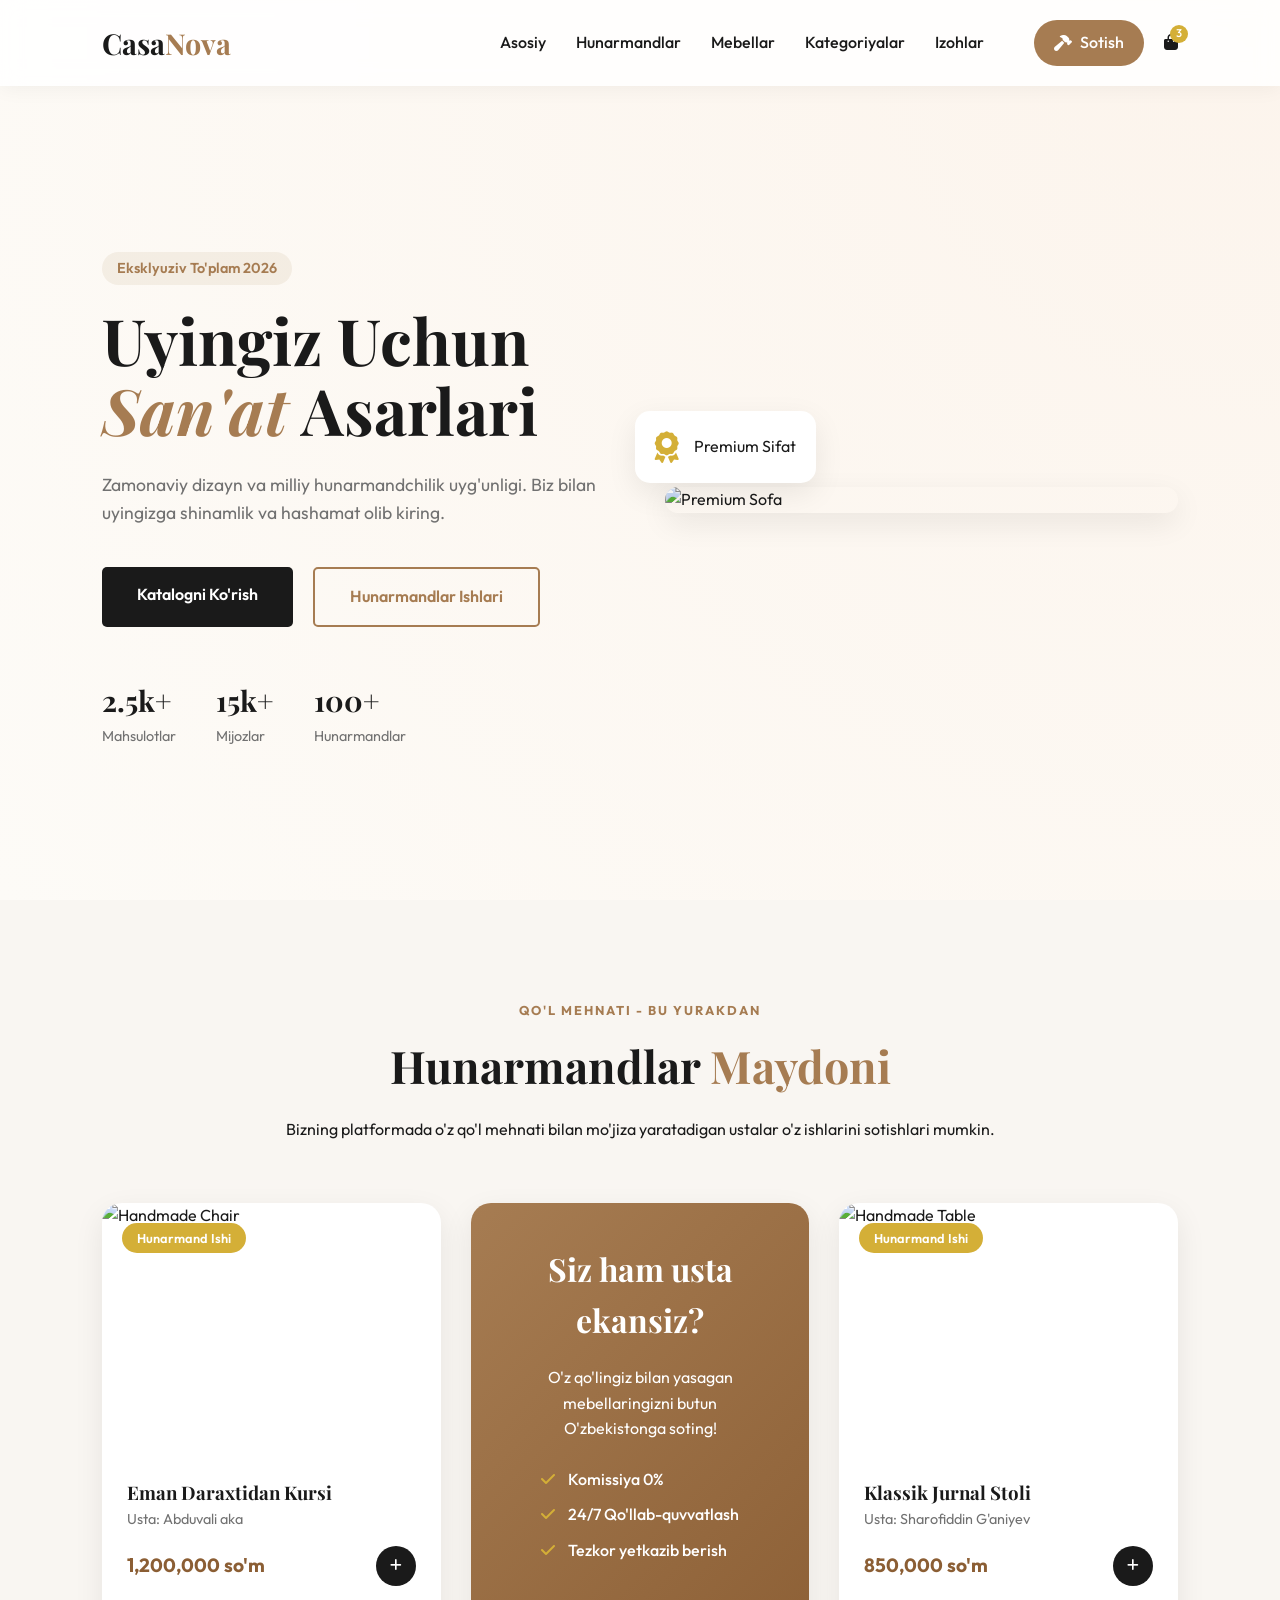
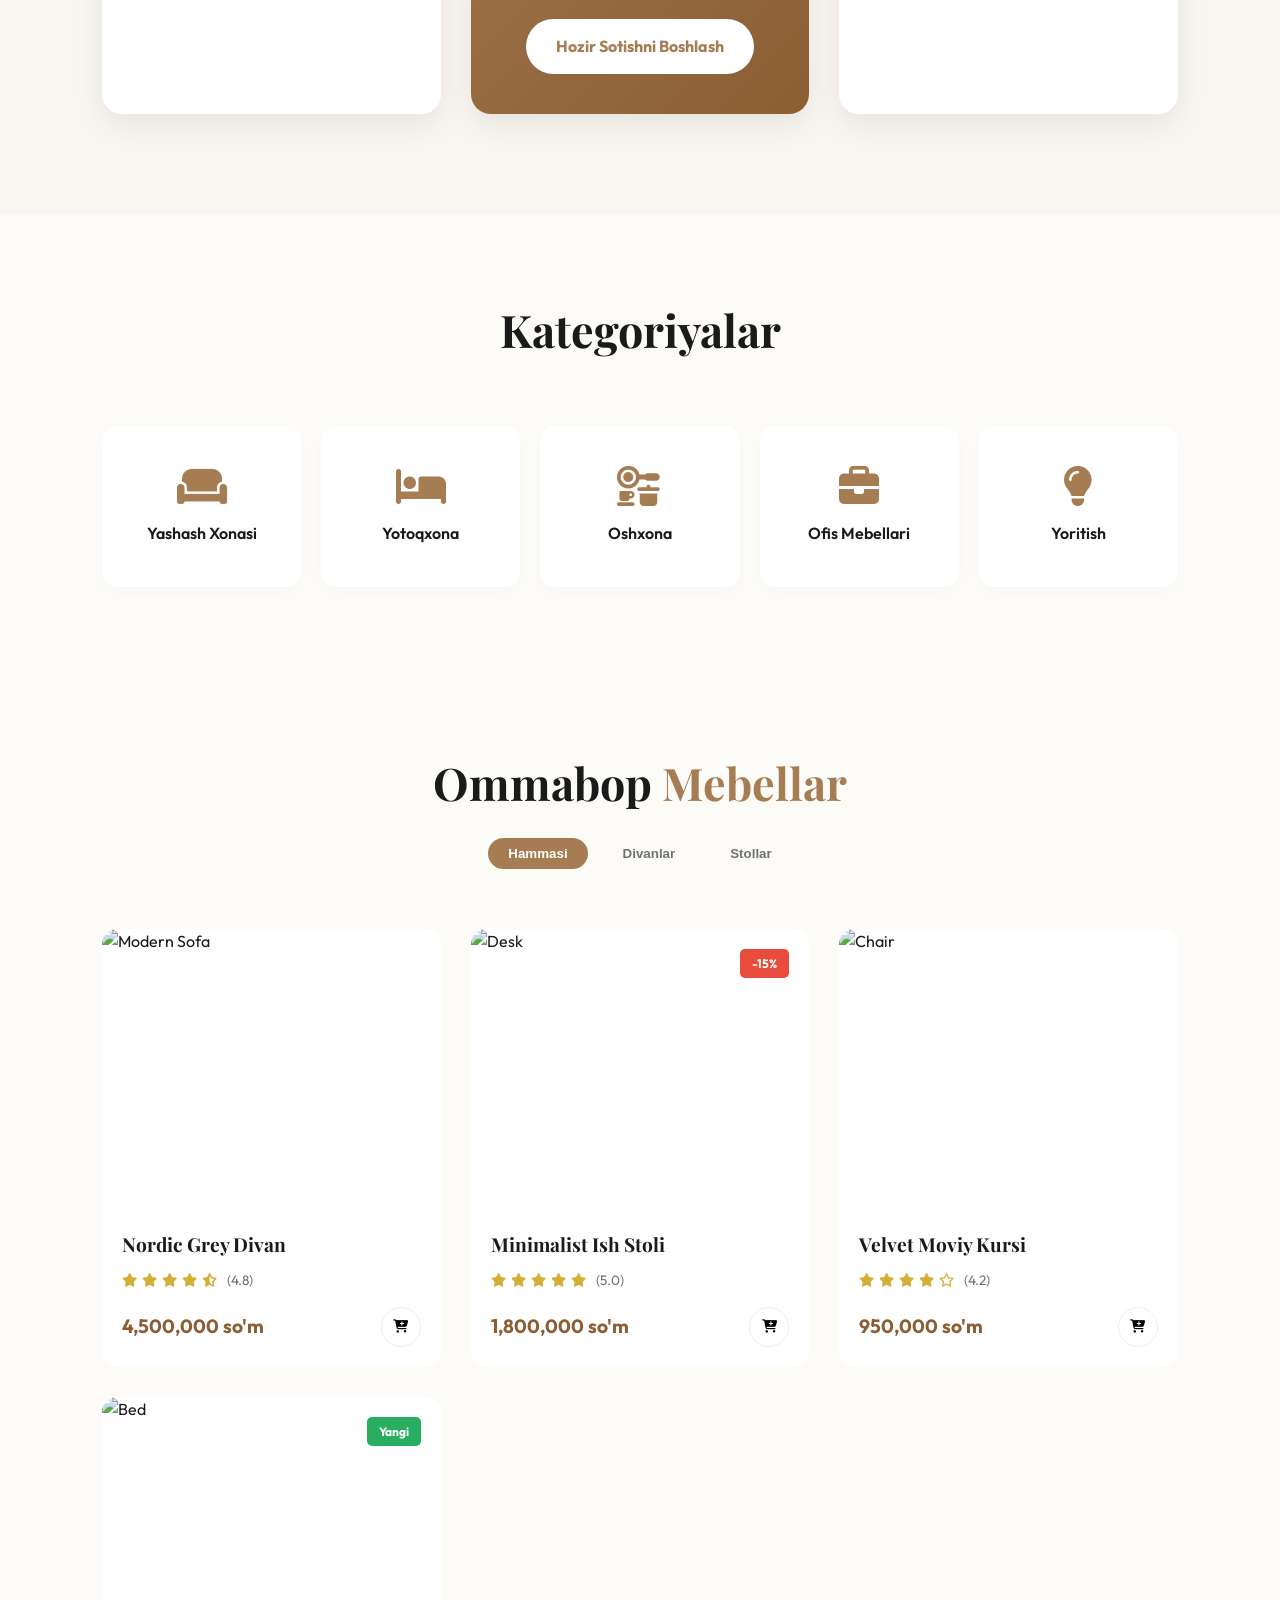
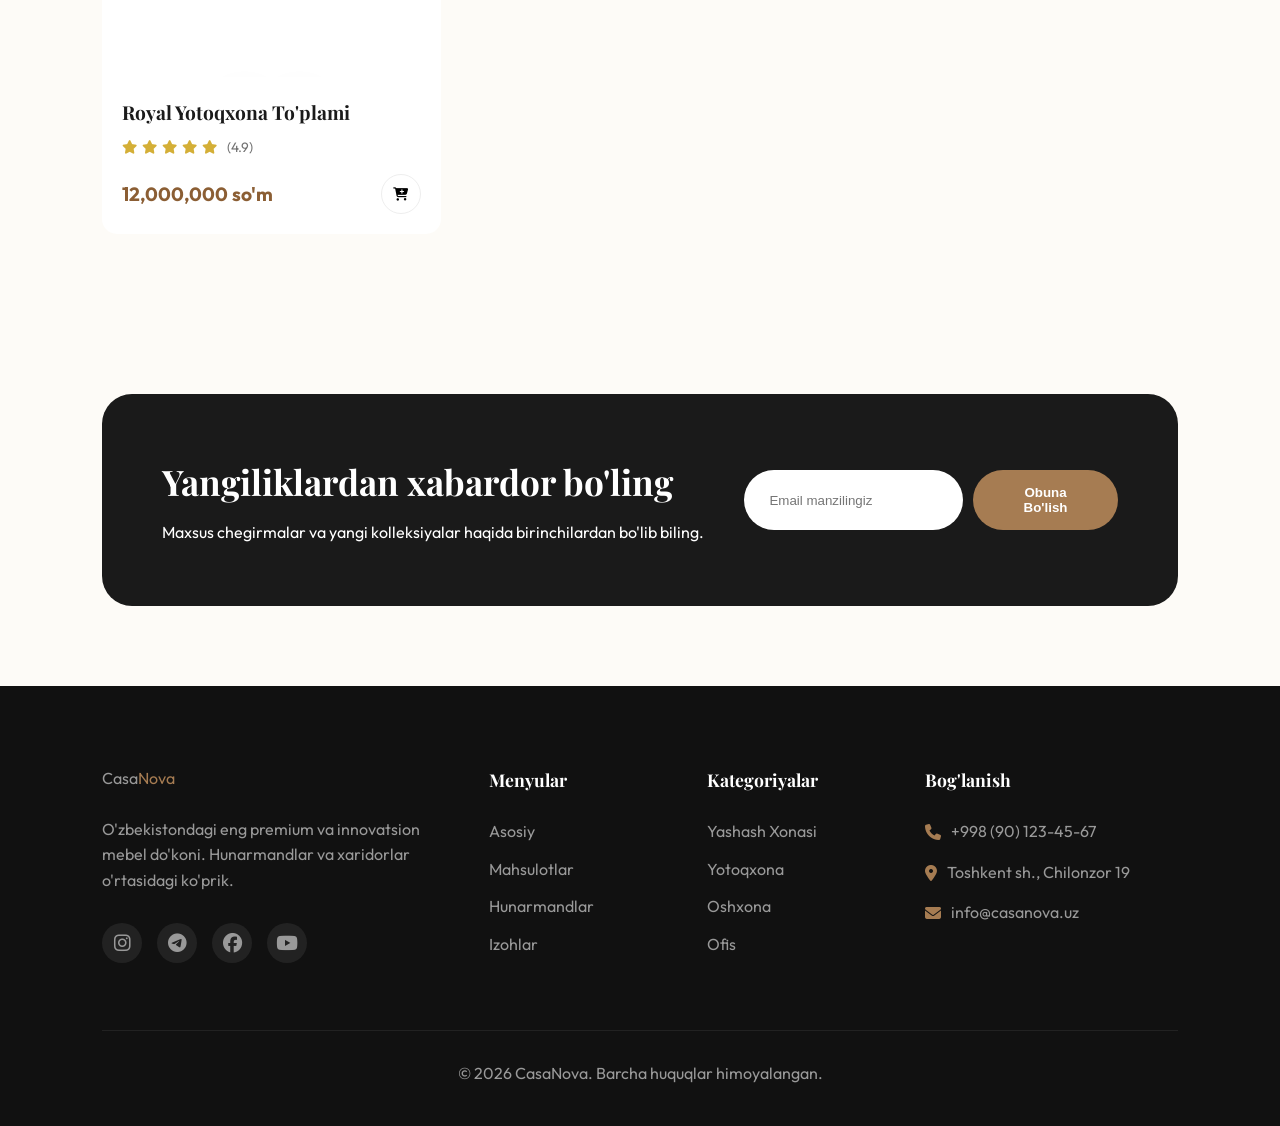
==== commit 6ce81c98: "ttt" ====
--- a/index.html
+++ b/index.html
@@ -33,9 +33,10 @@
     <nav class="nav-links">
       <a href="#hero">Asosiy</a>
       <a href="#handmade">Hunarmandlar</a>
-      <a href="products.html">Mebellar</a>
+      <a href="#products">Mebellar</a>
       <a href="#categories">Kategoriyalar</a>
       <a href="#reviews">Izohlar</a>
+      
       <div class="nav-actions">
         <a href="#sell-modal" class="btn-sell"><i class="fa-solid fa-hammer"></i> Sotish</a>
         <a href="#cart-modal" class="cart-icon"><i class="fa-solid fa-bag-shopping"></i><span>3</span></a>
@@ -162,7 +163,7 @@
           <span>Ofis Mebellari</span>
         </a>
         <a href="#" class="cat-card">
-          <i class="fa-solid fa-lamp"></i>
+          <i class="fa-solid fa-lightbulb"></i> 
           <span>Yoritish</span>
         </a>
       </div>
@@ -301,7 +302,7 @@
         </div>
         <form action="#" class="newsletter-form">
           <input type="email" placeholder="Email manzilingiz" required>
-          <button type="submit">Obuna Bo'lish</button>
+           <a href="#hero"><button type="submit">Obuna Bo'lish</button></a>
         </form>
       </div>
     </section>
@@ -409,10 +410,11 @@
           <strong>6,900,000 so'm</strong>
         </div>
         <a href="#" class="btn-checkout">Buyurtma berish</a>
+         
       </div>
     </div>
   </div>
 
 </body>
-
+ 
 </html>
--- a/style.css
+++ b/style.css
@@ -1016,6 +1016,9 @@
     box-shadow: 0 5px 20px rgba(0,0,0,0.03);
 }
 
+.submit{
+    transition: 0.8s;
+}
 .filter-group {
     margin-bottom: 30px;
 }
@@ -1128,4 +1131,7 @@
         width: 100%;
         position: static;
     }
+}
+.btn-submit{
+    
 }
